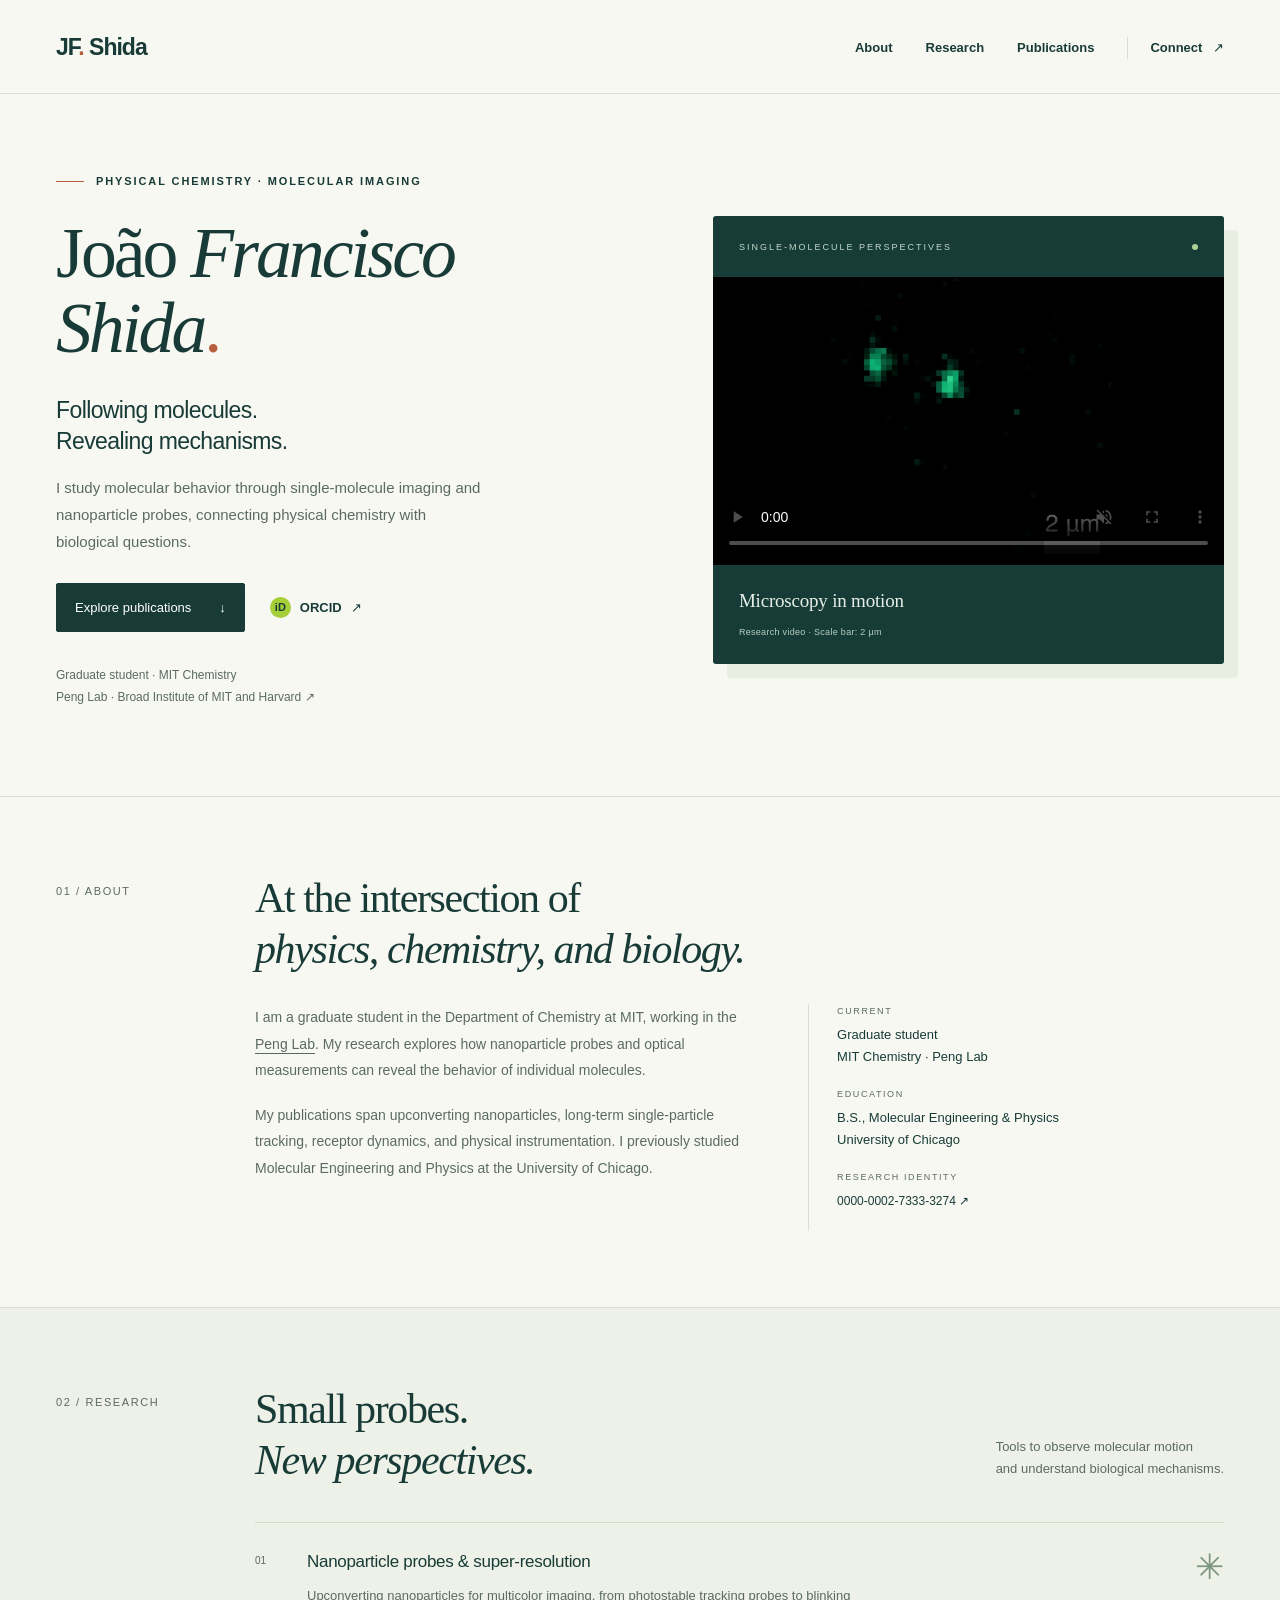
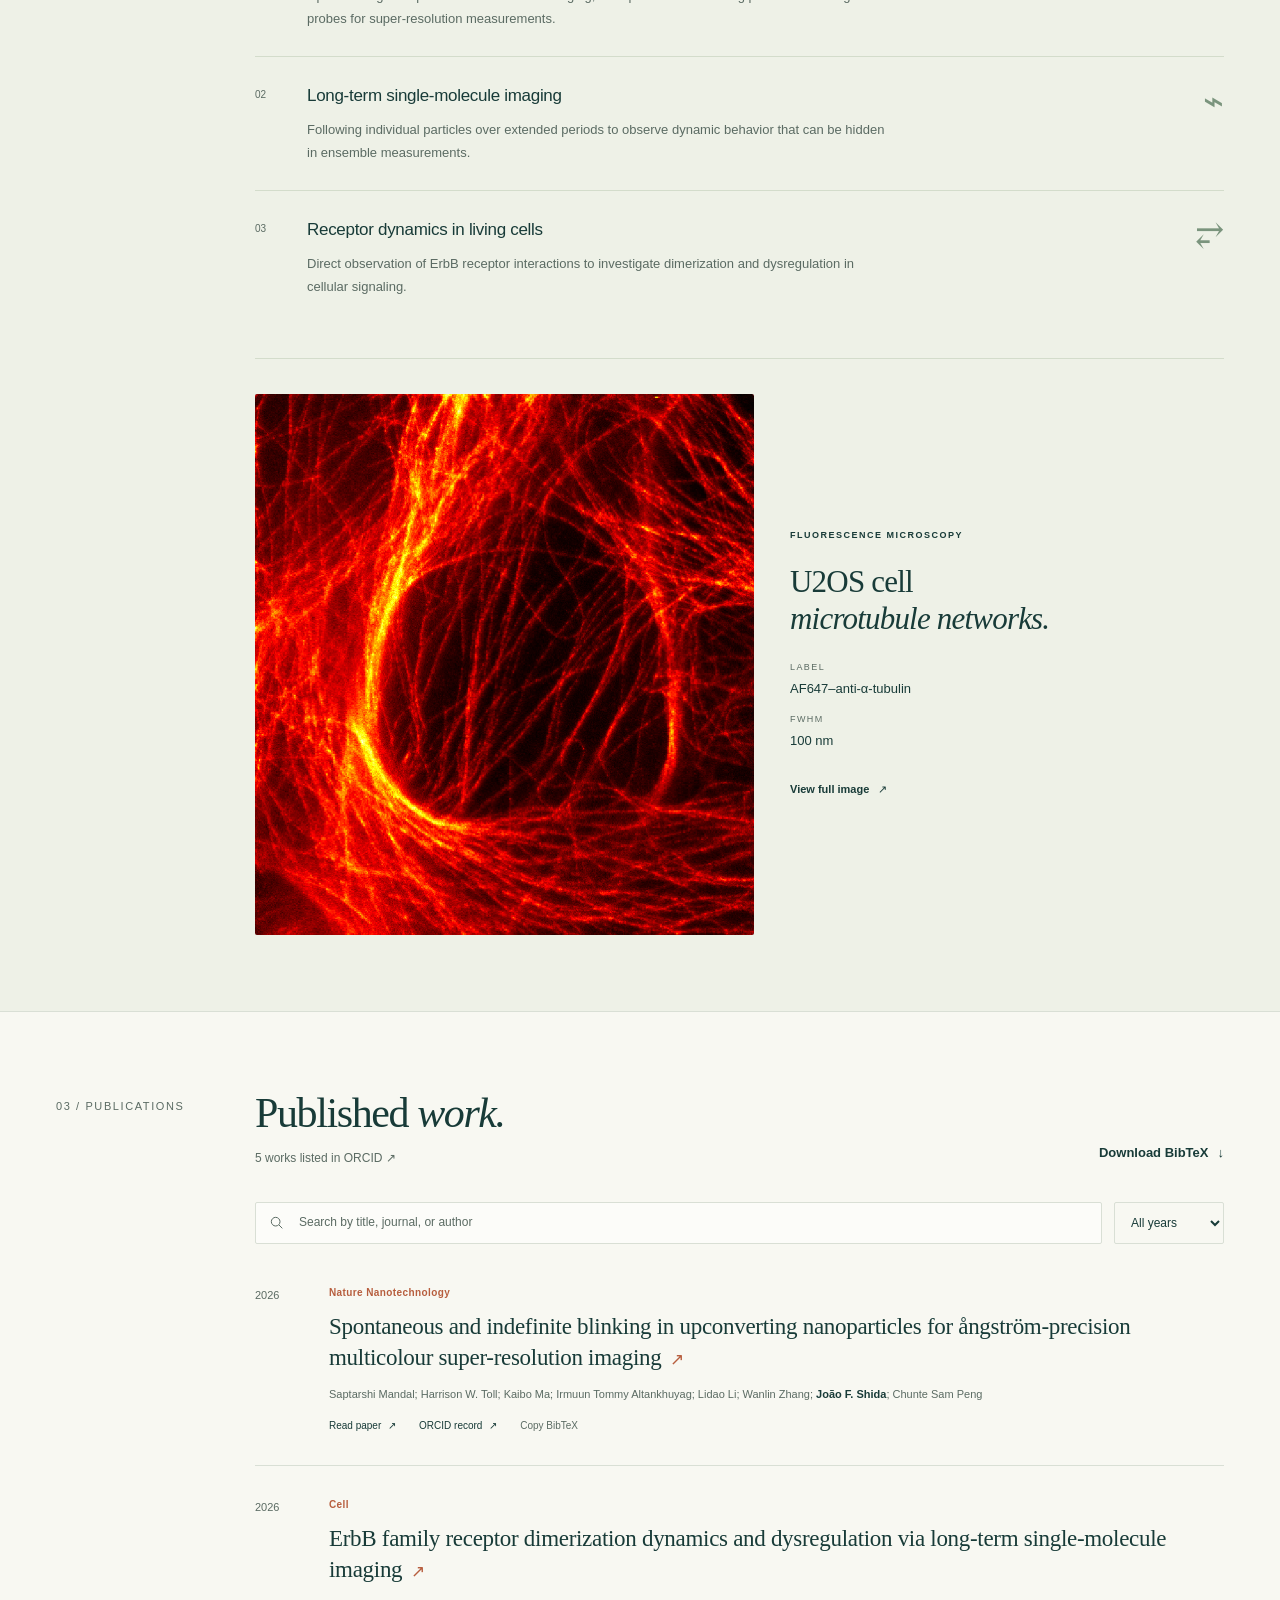
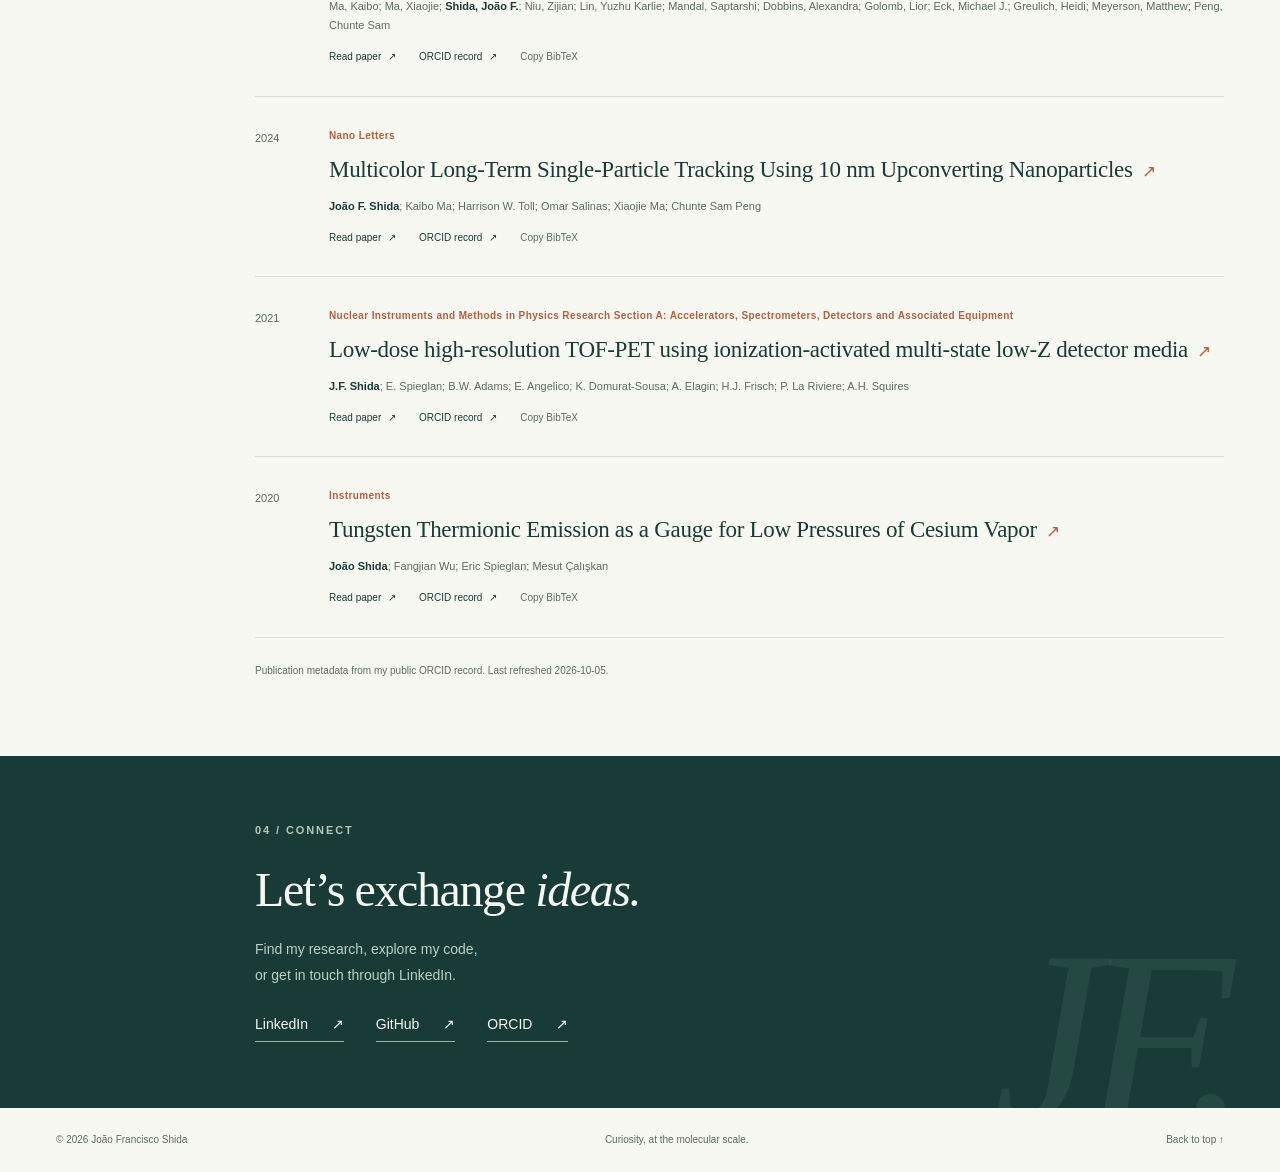
==== index.html @ a10822ec "Use supplied microscopy video and U2OS micrograph on academic website" ====
<!doctype html>
<html lang="en">
<head>
  <meta charset="utf-8">
  <meta name="viewport" content="width=device-width, initial-scale=1">
  <title>João Francisco Shida | Single-molecule imaging & nanophotonics</title>
  <meta name="description" content="João Francisco Shida, graduate student in MIT Chemistry and the Peng Lab. Research in single-molecule imaging, upconverting nanoparticles, and molecular dynamics. Publications from ORCID.">
  <meta name="theme-color" content="#183b38">
  <meta property="og:title" content="João Francisco Shida">
  <meta property="og:description" content="Single-molecule imaging, nanoparticle probes, and molecular dynamics. Research and publications.">
  <meta property="og:type" content="website">
  <meta property="og:url" content="https://jfshida.github.io/">
  <link rel="canonical" href="https://jfshida.github.io/">
  <link rel="icon" href="assets/favicon.svg" type="image/svg+xml">
  <link rel="stylesheet" href="styles.css">
  <script src="script.js" defer></script>
</head>
<body>
  <a class="skip-link" href="#main">Skip to content</a>
  <header class="site-header">
    <a class="wordmark" href="#main" aria-label="João Francisco Shida, home">JF<span class="wordmark-dot">.</span> Shida</a>
    <nav aria-label="Main navigation"><a href="#about">About</a><a href="#research">Research</a><a href="#publications">Publications</a><a href="#connect" class="nav-connect">Connect <span aria-hidden="true">↗</span></a></nav>
  </header>
  <main id="main">
    <section class="hero" aria-labelledby="hero-title">
      <div class="hero-copy">
        <p class="eyebrow"><span class="small-line"></span> Physical chemistry · Molecular imaging</p>
        <h1 id="hero-title">João <em>Francisco</em><br><em>Shida</em><span class="name-dot">.</span></h1>
        <p class="hero-intro">Following molecules.<br>Revealing mechanisms.</p>
        <p class="hero-description">I study molecular behavior through single-molecule imaging and nanoparticle probes, connecting physical chemistry with biological questions.</p>
        <div class="hero-links"><a class="button-primary" href="#publications">Explore publications <span aria-hidden="true">↓</span></a><a class="text-link" href="https://orcid.org/0000-0002-7333-3274"><span class="orcid-icon" aria-hidden="true">iD</span> ORCID <span aria-hidden="true">↗</span></a></div>
        <p class="hero-affiliation">Graduate student · MIT Chemistry<br><a href="https://www.sampenglab.org/team">Peng Lab · Broad Institute of MIT and Harvard <span aria-hidden="true">↗</span></a></p>
      </div>
      <figure class="molecule-figure">
        <div class="figure-top"><span>SINGLE-MOLECULE PERSPECTIVES</span><span class="figure-dot" aria-hidden="true"></span></div>
        <video class="hero-video" width="1920" height="1080" autoplay muted loop playsinline controls preload="metadata" poster="assets/microscopy-poster.jpg" aria-label="Microscopy video showing moving fluorescent spots, with a 2 micrometer scale bar" aria-describedby="video-caption">
          <source src="assets/microscopy.mp4" type="video/mp4">
          <p>Your browser does not support embedded video. <a href="assets/microscopy.mp4">Watch the microscopy video</a>.</p>
        </video>
        <figcaption id="video-caption"><div class="figure-caption-title">Microscopy in motion</div><div class="figure-caption-sub">Research video · Scale bar: 2 μm</div></figcaption>
      </figure>
    </section>
    <section class="about section" id="about" aria-labelledby="about-title">
      <div class="section-label">01 / About</div>
      <div class="about-content"><h2 id="about-title">At the intersection of<br><em>physics, chemistry, and biology.</em></h2>
        <div class="about-columns"><div><p>I am a graduate student in the Department of Chemistry at MIT, working in the <a href="https://www.sampenglab.org/">Peng Lab</a>. My research explores how nanoparticle probes and optical measurements can reveal the behavior of individual molecules.</p><p>My publications span upconverting nanoparticles, long-term single-particle tracking, receptor dynamics, and physical instrumentation. I previously studied Molecular Engineering and Physics at the University of Chicago.</p></div>
          <dl class="profile-details"><div><dt>Current</dt><dd>Graduate student<br>MIT Chemistry · Peng Lab</dd></div><div><dt>Education</dt><dd>B.S., Molecular Engineering &amp; Physics<br>University of Chicago</dd></div><div><dt>Research identity</dt><dd><a href="https://orcid.org/0000-0002-7333-3274">0000-0002-7333-3274 <span aria-hidden="true">↗</span></a></dd></div></dl></div>
      </div>
    </section>
    <section class="research section" id="research" aria-labelledby="research-title">
      <div class="section-label">02 / Research</div>
      <div class="research-content"><div class="section-heading"><h2 id="research-title">Small probes.<br><em>New perspectives.</em></h2><p>Tools to observe molecular motion<br>and understand biological mechanisms.</p></div>
        <div class="research-list">
          <article><span class="theme-number">01</span><div><h3>Nanoparticle probes &amp; super-resolution</h3><p>Upconverting nanoparticles for multicolor imaging, from photostable tracking probes to blinking probes for super-resolution measurements.</p></div><span class="theme-symbol" aria-hidden="true">✳</span></article>
          <article><span class="theme-number">02</span><div><h3>Long-term single-molecule imaging</h3><p>Following individual particles over extended periods to observe dynamic behavior that can be hidden in ensemble measurements.</p></div><span class="theme-symbol" aria-hidden="true">⌁</span></article>
          <article><span class="theme-number">03</span><div><h3>Receptor dynamics in living cells</h3><p>Direct observation of ErbB receptor interactions to investigate dimerization and dysregulation in cellular signaling.</p></div><span class="theme-symbol" aria-hidden="true">⥂</span></article>
        </div>
        <figure class="research-micrograph">
          <a href="assets/u2os-microtubules.png" aria-label="View the full-size U2OS cell microtubule image"><img src="assets/u2os-microtubules.png" width="777" height="842" loading="lazy" decoding="async" alt="Fluorescence image of U2OS cell microtubule networks labeled with AF647–anti-alpha-tubulin, displayed in red and yellow."></a>
          <figcaption><p class="eyebrow">Fluorescence microscopy</p><h3>U2OS cell<br><em>microtubule networks.</em></h3><dl><div><dt>Label</dt><dd>AF647–anti-α-tubulin</dd></div><div><dt>FWHM</dt><dd>100 nm</dd></div></dl><a class="text-link" href="assets/u2os-microtubules.png">View full image <span aria-hidden="true">↗</span></a></figcaption>
        </figure>
      </div>
    </section>
    <section class="publications-section section" id="publications" aria-labelledby="publications-title">
      <div class="section-label">03 / Publications</div>
      <div class="publications-content"><div class="section-heading"><div><h2 id="publications-title">Published <em>work.</em></h2><p class="pub-source"><!-- PUB_COUNT:START -->5<!-- PUB_COUNT:END --> works listed in <a href="https://orcid.org/0000-0002-7333-3274">ORCID <span aria-hidden="true">↗</span></a></p></div><a class="text-link bib-download" href="publications.bib" download>Download BibTeX <span aria-hidden="true">↓</span></a></div>
        <div class="publication-tools" hidden><label class="search-box"><span class="sr-only">Search publications</span><svg aria-hidden="true" viewBox="0 0 24 24"><circle cx="10" cy="10" r="6.5"/><path d="m15 15 5 5"/></svg><input id="paper-search" type="search" placeholder="Search by title, journal, or author" autocomplete="off"></label><label class="year-select"><span class="sr-only">Filter by publication year</span><select id="paper-year"><!-- YEAR_OPTIONS:START --><option value="all">All years</option><option value="2026">2026</option><option value="2024">2024</option><option value="2021">2021</option><option value="2020">2020</option><!-- YEAR_OPTIONS:END --></select></label></div>
        <div id="publication-list"><!-- PUBLICATIONS:START --><article class="publication" data-year="2026" data-search="Spontaneous and indefinite blinking in upconverting nanoparticles for ångström-precision multicolour super-resolution imaging Nature Nanotechnology 2026 Saptarshi Mandal Harrison W. Toll Kaibo Ma Irmuun Tommy Altankhuyag Lidao Li Wanlin Zhang João F. Shida Chunte Sam Peng">
          <div class="paper-year">2026</div>
          <div class="paper-body"><div class="paper-journal">Nature Nanotechnology</div>
          <h3><a href="https://doi.org/10.1038/s41565-026-02233-x">Spontaneous and indefinite blinking in upconverting nanoparticles for ångström-precision multicolour super-resolution imaging<span aria-hidden="true" class="paper-arrow">↗</span></a></h3>
          <p class="authors">Saptarshi Mandal; Harrison W. Toll; Kaibo Ma; Irmuun Tommy Altankhuyag; Lidao Li; Wanlin Zhang; <strong>João F. Shida</strong>; Chunte Sam Peng</p>
          <div class="paper-actions"><a href="https://doi.org/10.1038/s41565-026-02233-x">Read paper <span aria-hidden="true">↗</span></a>
          <a href="https://orcid.org/0000-0002-7333-3274">ORCID record <span aria-hidden="true">↗</span></a>
          <button type="button" class="copy-citation" data-citation="@article{shida2026_1,
  title = {Spontaneous and indefinite blinking in upconverting nanoparticles for ångström-precision multicolour super-resolution imaging},
  author = {Saptarshi Mandal and Harrison W. Toll and Kaibo Ma and Irmuun Tommy Altankhuyag and Lidao Li and Wanlin Zhang and João F. Shida and Chunte Sam Peng},
  journal = {Nature Nanotechnology},
  year = {2026},
  doi = {10.1038/s41565-026-02233-x},
  url = {https://doi.org/10.1038/s41565-026-02233-x}
}">Copy BibTeX</button></div></div></article>
<article class="publication" data-year="2026" data-search="ErbB family receptor dimerization dynamics and dysregulation via long-term single-molecule imaging Cell 2026 Ma, Kaibo Ma, Xiaojie Shida, João F. Niu, Zijian Lin, Yuzhu Karlie Mandal, Saptarshi Dobbins, Alexandra Golomb, Lior Eck, Michael J. Greulich, Heidi Meyerson, Matthew Peng, Chunte Sam">
          <div class="paper-year">2026</div>
          <div class="paper-body"><div class="paper-journal">Cell</div>
          <h3><a href="https://doi.org/10.1016/j.cell.2026.04.010">ErbB family receptor dimerization dynamics and dysregulation via long-term single-molecule imaging<span aria-hidden="true" class="paper-arrow">↗</span></a></h3>
          <p class="authors">Ma, Kaibo; Ma, Xiaojie; <strong>Shida, João F.</strong>; Niu, Zijian; Lin, Yuzhu Karlie; Mandal, Saptarshi; Dobbins, Alexandra; Golomb, Lior; Eck, Michael J.; Greulich, Heidi; Meyerson, Matthew; Peng, Chunte Sam</p>
          <div class="paper-actions"><a href="https://doi.org/10.1016/j.cell.2026.04.010">Read paper <span aria-hidden="true">↗</span></a>
          <a href="https://orcid.org/0000-0002-7333-3274">ORCID record <span aria-hidden="true">↗</span></a>
          <button type="button" class="copy-citation" data-citation="@article{shida2026_2,
  title = {ErbB family receptor dimerization dynamics and dysregulation via long-term single-molecule imaging},
  author = {Ma, Kaibo and Ma, Xiaojie and Shida, João F. and Niu, Zijian and Lin, Yuzhu Karlie and Mandal, Saptarshi and Dobbins, Alexandra and Golomb, Lior and Eck, Michael J. and Greulich, Heidi and Meyerson, Matthew and Peng, Chunte Sam},
  journal = {Cell},
  year = {2026},
  doi = {10.1016/j.cell.2026.04.010},
  url = {https://doi.org/10.1016/j.cell.2026.04.010}
}">Copy BibTeX</button></div></div></article>
<article class="publication" data-year="2024" data-search="Multicolor Long-Term Single-Particle Tracking Using 10 nm Upconverting Nanoparticles Nano Letters 2024 João F. Shida Kaibo Ma Harrison W. Toll Omar Salinas Xiaojie Ma Chunte Sam Peng">
          <div class="paper-year">2024</div>
          <div class="paper-body"><div class="paper-journal">Nano Letters</div>
          <h3><a href="https://doi.org/10.1021/acs.nanolett.4c00207">Multicolor Long-Term Single-Particle Tracking Using 10 nm Upconverting Nanoparticles<span aria-hidden="true" class="paper-arrow">↗</span></a></h3>
          <p class="authors"><strong>João F. Shida</strong>; Kaibo Ma; Harrison W. Toll; Omar Salinas; Xiaojie Ma; Chunte Sam Peng</p>
          <div class="paper-actions"><a href="https://doi.org/10.1021/acs.nanolett.4c00207">Read paper <span aria-hidden="true">↗</span></a>
          <a href="https://orcid.org/0000-0002-7333-3274">ORCID record <span aria-hidden="true">↗</span></a>
          <button type="button" class="copy-citation" data-citation="@article{shida2024_3,
  title = {Multicolor Long-Term Single-Particle Tracking Using 10 nm Upconverting Nanoparticles},
  author = {João F. Shida and Kaibo Ma and Harrison W. Toll and Omar Salinas and Xiaojie Ma and Chunte Sam Peng},
  journal = {Nano Letters},
  year = {2024},
  doi = {10.1021/acs.nanolett.4c00207},
  url = {https://doi.org/10.1021/acs.nanolett.4c00207}
}">Copy BibTeX</button></div></div></article>
<article class="publication" data-year="2021" data-search="Low-dose high-resolution TOF-PET using ionization-activated multi-state low-Z detector media Nuclear Instruments and Methods in Physics Research Section A: Accelerators, Spectrometers, Detectors and Associated Equipment 2021 J.F. Shida E. Spieglan B.W. Adams E. Angelico K. Domurat-Sousa A. Elagin H.J. Frisch P. La Riviere A.H. Squires">
          <div class="paper-year">2021</div>
          <div class="paper-body"><div class="paper-journal">Nuclear Instruments and Methods in Physics Research Section A: Accelerators, Spectrometers, Detectors and Associated Equipment</div>
          <h3><a href="https://doi.org/10.1016/j.nima.2021.165801">Low-dose high-resolution TOF-PET using ionization-activated multi-state low-Z detector media<span aria-hidden="true" class="paper-arrow">↗</span></a></h3>
          <p class="authors"><strong>J.F. Shida</strong>; E. Spieglan; B.W. Adams; E. Angelico; K. Domurat-Sousa; A. Elagin; H.J. Frisch; P. La Riviere; A.H. Squires</p>
          <div class="paper-actions"><a href="https://doi.org/10.1016/j.nima.2021.165801">Read paper <span aria-hidden="true">↗</span></a>
          <a href="https://orcid.org/0000-0002-7333-3274">ORCID record <span aria-hidden="true">↗</span></a>
          <button type="button" class="copy-citation" data-citation="@article{shida2021_4,
  title = {Low-dose high-resolution TOF-PET using ionization-activated multi-state low-Z detector media},
  author = {J.F. Shida and E. Spieglan and B.W. Adams and E. Angelico and K. Domurat-Sousa and A. Elagin and H.J. Frisch and P. La Riviere and A.H. Squires},
  journal = {Nuclear Instruments and Methods in Physics Research Section A: Accelerators, Spectrometers, Detectors and Associated Equipment},
  year = {2021},
  doi = {10.1016/j.nima.2021.165801},
  url = {https://doi.org/10.1016/j.nima.2021.165801}
}">Copy BibTeX</button></div></div></article>
<article class="publication" data-year="2020" data-search="Tungsten Thermionic Emission as a Gauge for Low Pressures of Cesium Vapor Instruments 2020 João Shida Fangjian Wu Eric Spieglan Mesut Çalışkan">
          <div class="paper-year">2020</div>
          <div class="paper-body"><div class="paper-journal">Instruments</div>
          <h3><a href="https://doi.org/10.3390/instruments4040034">Tungsten Thermionic Emission as a Gauge for Low Pressures of Cesium Vapor<span aria-hidden="true" class="paper-arrow">↗</span></a></h3>
          <p class="authors"><strong>João Shida</strong>; Fangjian Wu; Eric Spieglan; Mesut Çalışkan</p>
          <div class="paper-actions"><a href="https://doi.org/10.3390/instruments4040034">Read paper <span aria-hidden="true">↗</span></a>
          <a href="https://orcid.org/0000-0002-7333-3274">ORCID record <span aria-hidden="true">↗</span></a>
          <button type="button" class="copy-citation" data-citation="@article{shida2020_5,
  title = {Tungsten Thermionic Emission as a Gauge for Low Pressures of Cesium Vapor},
  author = {João Shida and Fangjian Wu and Eric Spieglan and Mesut Çalışkan},
  journal = {Instruments},
  year = {2020},
  doi = {10.3390/instruments4040034},
  url = {https://doi.org/10.3390/instruments4040034}
}">Copy BibTeX</button></div></div></article><!-- PUBLICATIONS:END --></div>
        <p id="no-results" hidden>No publications match your search. <button type="button" id="clear-filters">Clear filters</button></p>
        <p class="source-note">Publication metadata from my public ORCID record. Last refreshed <time><!-- UPDATED:START -->2026-10-05<!-- UPDATED:END --></time>.</p>
        <p class="sr-only" id="filter-status" role="status" aria-live="polite"></p>
      </div>
    </section>
    <section class="connect-section" id="connect" aria-labelledby="connect-title"><div class="connect-inner"><p class="eyebrow">04 / Connect</p><h2 id="connect-title">Let’s exchange <em>ideas.</em></h2><p>Find my research, explore my code,<br>or get in touch through LinkedIn.</p><div class="connect-links"><a href="https://www.linkedin.com/in/joaofshida">LinkedIn <span aria-hidden="true">↗</span></a><a href="https://github.com/jfshida">GitHub <span aria-hidden="true">↗</span></a><a href="https://orcid.org/0000-0002-7333-3274">ORCID <span aria-hidden="true">↗</span></a></div></div><span class="connect-mark" aria-hidden="true">JF.</span></section>
  </main>
  <footer><span>© <span id="copyright-year">2026</span> João Francisco Shida</span><span>Curiosity, at the molecular scale.</span><a href="#main">Back to top ↑</a></footer>
  <dialog id="citation-dialog"><form method="dialog"><div class="dialog-heading"><h2>BibTeX citation</h2><button class="dialog-close" aria-label="Close citation">×</button></div><p>Select and copy the citation below.</p><textarea id="citation-text" aria-label="BibTeX citation" readonly></textarea><button class="button-primary">Done</button></form></dialog>
  <div id="toast" class="toast" role="status" aria-live="polite"></div>
</body>
</html>
---- styles.css ----
:root{--paper:#f8f8f2;--ink:#183b38;--muted:#5b6b63;--line:#d9dfd5;--accent:#b75e3e;--sage:#eef1e7;--serif:Georgia,'Times New Roman',serif;--sans:Inter,'Segoe UI',Arial,sans-serif}
*{box-sizing:border-box}html{scroll-behavior:smooth;scroll-padding-top:92px}body{margin:0;background:var(--paper);color:var(--ink);font-family:var(--sans);font-size:16px;line-height:1.65;-webkit-font-smoothing:antialiased}a{color:inherit;text-underline-offset:4px}button,input,select,textarea{font:inherit}button,a,input,select,textarea{-webkit-tap-highlight-color:transparent}a:focus-visible,button:focus-visible,input:focus-visible,select:focus-visible,textarea:focus-visible{outline:3px solid var(--accent);outline-offset:5px}button{cursor:pointer}button:disabled{cursor:wait}::selection{background:#cee0d1;color:var(--ink)}[hidden]{display:none!important}.sr-only{position:absolute;width:1px;height:1px;padding:0;margin:-1px;overflow:hidden;clip:rect(0,0,0,0);white-space:nowrap;border:0}.skip-link{position:fixed;top:-100px;left:20px;z-index:100;background:var(--ink);color:white;padding:12px 20px}.skip-link:focus{top:12px}
.site-header{max-width:1280px;margin:auto;padding:29px 56px 26px;display:flex;align-items:center;justify-content:space-between;border-bottom:1px solid var(--line)}.wordmark{font-size:23px;font-weight:650;letter-spacing:-1px;text-decoration:none}.wordmark-dot{color:var(--accent)}nav{display:flex;align-items:center;gap:33px;font-size:13px;font-weight:550}nav a{text-decoration:none}nav a:hover{color:var(--accent)}.nav-connect{padding-left:22px;border-left:1px solid var(--line)}.nav-connect span{margin-left:7px}
.hero{max-width:1280px;margin:auto;display:grid;grid-template-columns:1.16fr 1fr;gap:64px;padding:78px 56px 88px;align-items:center}.eyebrow{font-size:11px;text-transform:uppercase;letter-spacing:1.9px;font-weight:600;display:flex;align-items:center;gap:12px;margin:0 0 26px}.small-line{height:1px;width:28px;background:var(--accent)}h1,h2,h3,p{margin-top:0}h1{font-family:var(--serif);font-size:clamp(50px,5.6vw,77px);line-height:1.05;letter-spacing:-3px;font-weight:400;margin-bottom:28px}h1 em,h2 em{font-weight:400}.name-dot{color:var(--accent)}.hero-intro{font-size:23px;line-height:1.35;letter-spacing:-.6px;margin-bottom:17px}.hero-description{max-width:430px;font-size:15px;line-height:1.8;color:var(--muted);margin-bottom:28px}.hero-links{display:flex;align-items:center;gap:25px}.button-primary{display:inline-flex;align-items:center;justify-content:center;gap:28px;background:var(--ink);color:#fff;padding:13px 18px;text-decoration:none;font-size:13px;border:1px solid var(--ink);border-radius:2px}.button-primary:hover{background:#2d5148}.text-link{font-size:13px;font-weight:550;text-decoration:none;display:inline-flex;align-items:center;gap:9px}.text-link:hover{text-decoration:underline}.orcid-icon{background:#a6ce39;color:#183b38;display:inline-flex;width:21px;height:21px;align-items:center;justify-content:center;border-radius:50%;font-size:11px;font-weight:700}.hero-affiliation{margin-top:33px;margin-bottom:0;color:var(--muted);font-size:12px;line-height:1.8}.hero-affiliation a{text-decoration:none}.hero-affiliation a:hover{text-decoration:underline}.molecule-figure{margin:0;background:#173c37;color:#e6eee5;border-radius:3px;overflow:hidden;box-shadow:14px 14px 0 #e9eee2}.figure-top{display:flex;align-items:center;justify-content:space-between;padding:24px 26px 0;font-size:9px;letter-spacing:2px;color:#c2d6cc}.figure-dot{height:6px;width:6px;background:#afcf94;border-radius:50%}.trajectory{width:100%;display:block;margin-top:0}.molecule-figure figcaption{padding:20px 26px 25px;border-top:1px solid #ffffff1b}.figure-caption-title{font-family:var(--serif);font-size:19px;letter-spacing:-.2px}.figure-caption-sub{display:flex;align-items:center;gap:12px;font-size:9px;letter-spacing:.3px;margin-top:8px;color:#b6cec3}.color-key{display:flex;gap:4px}.color-key i{width:6px;height:6px;background:#a1d6ea;border-radius:50%}.color-key i:nth-child(2){background:#b9d9a8}.color-key i:nth-child(3){background:#f1b183}
.section{max-width:1280px;margin:auto;padding:76px 56px;display:grid;grid-template-columns:175px 1fr;gap:24px;border-top:1px solid var(--line)}.section-label{font-size:11px;letter-spacing:1.6px;text-transform:uppercase;padding-top:9px;color:var(--muted)}h2{font-family:var(--serif);font-size:42px;font-weight:400;line-height:1.2;letter-spacing:-1.4px;margin-bottom:30px}.about-columns{display:grid;grid-template-columns:1.2fr 1fr;gap:54px}.about-columns p{color:var(--muted);font-size:14px;line-height:1.9;margin-bottom:18px}.profile-details{margin:0;padding-left:28px;border-left:1px solid var(--line);font-size:13px}.profile-details div{margin-bottom:19px}.profile-details dt{font-size:9px;letter-spacing:1.6px;text-transform:uppercase;color:var(--muted);margin-bottom:5px}.profile-details dd{margin:0;line-height:1.7}.profile-details a{text-decoration:none;font-size:12px}.profile-details a:hover{text-decoration:underline}
.research{background:var(--sage)}.section-heading{display:flex;justify-content:space-between;align-items:end;gap:24px;margin-bottom:30px}.section-heading h2{margin-bottom:0}.section-heading>p{font-size:13px;color:var(--muted);line-height:1.7;margin-bottom:5px}.research-list{margin-top:37px}.research-list article{display:grid;grid-template-columns:34px 1fr 42px;gap:18px;padding:25px 0;border-top:1px solid #d3dccb}.theme-number{font-size:10px;color:var(--muted);margin-top:5px}.research-list h3{font-size:17px;letter-spacing:-.3px;font-weight:500;margin-bottom:8px}.research-list p{font-size:13px;color:var(--muted);line-height:1.8;margin:0;max-width:580px}.theme-symbol{font-size:35px;line-height:1.1;color:#7a947d;text-align:right}.pub-source{font-size:12px;color:var(--muted);margin:10px 0 0}.pub-source a{text-decoration:none}.bib-download{white-space:nowrap;margin-bottom:5px}.publication-tools{display:flex;gap:12px;margin:34px 0 10px}.search-box{display:flex;align-items:center;gap:12px;border:1px solid var(--line);background:#fff9;padding:9px 13px;flex:1;border-radius:2px}.search-box svg{height:16px;width:16px;fill:none;stroke:var(--muted);stroke-width:1.5;flex-shrink:0}.search-box input{width:100%;border:0;color:var(--ink);background:transparent;min-width:0;font-size:12px}.search-box input::placeholder{color:var(--muted)}.year-select select{height:100%;border:1px solid var(--line);color:var(--ink);background:var(--paper);padding:9px 29px 9px 12px;font-size:12px;border-radius:2px}.publication{display:grid;grid-template-columns:55px 1fr;gap:19px;padding:30px 0;border-bottom:1px solid var(--line)}.paper-year{font-size:11px;padding-top:2px;color:var(--muted);font-variant-numeric:tabular-nums}.paper-journal{font-size:10px;color:var(--accent);font-weight:600;letter-spacing:.4px;margin-bottom:10px;line-height:1.7}.publication h3{font-family:var(--serif);font-size:23px;font-weight:400;line-height:1.35;letter-spacing:-.3px;margin-bottom:12px}.publication h3 a{text-decoration:none}.publication h3 a:hover{text-decoration:underline}.paper-arrow{font-family:var(--sans);font-size:17px;margin-left:9px;color:var(--accent);white-space:nowrap}.authors{font-size:11px;color:var(--muted);line-height:1.8;margin-bottom:13px}.authors strong{font-weight:600;color:var(--ink)}.paper-actions{display:flex;align-items:center;gap:23px;flex-wrap:wrap;font-size:10px;font-weight:500}.paper-actions a{text-decoration:none}.paper-actions a:hover{text-decoration:underline}.paper-actions a span{margin-left:4px}.copy-citation{font-size:10px;padding:0;color:var(--muted);border:0;background:none;text-underline-offset:3px}.copy-citation:hover{text-decoration:underline}.source-note{font-size:10px;color:var(--muted);margin:24px 0 0;line-height:1.8}#no-results{padding:30px 0;font-size:14px}#clear-filters{background:none;border:0;color:var(--accent);text-decoration:underline}
.connect-section{max-width:1280px;margin:auto;background:var(--ink);color:var(--paper);padding:65px 56px 66px;position:relative;overflow:hidden}.connect-inner{position:relative;z-index:1;max-width:800px;margin-left:199px}.connect-section .eyebrow{color:#b6c7b6;margin-bottom:22px}.connect-section h2{font-size:48px;margin-bottom:19px}.connect-section p:not(.eyebrow){color:#bdd0c2;font-size:14px;line-height:1.8;margin-bottom:25px}.connect-links{display:flex;gap:32px;flex-wrap:wrap;font-size:14px}.connect-links a{text-decoration:none;border-bottom:1px solid #9ab4a2;padding-bottom:5px}.connect-links a:hover{border-color:white}.connect-links span{margin-left:20px}.connect-mark{position:absolute;right:50px;bottom:-52px;font-family:var(--serif);font-size:245px;font-style:italic;line-height:1;color:#7a9c8622;letter-spacing:-17px}footer{max-width:1280px;margin:auto;padding:24px 56px;display:flex;justify-content:space-between;gap:20px;font-size:10px;color:var(--muted)}footer a{text-decoration:none}.toast{position:fixed;left:50%;bottom:28px;transform:translateX(-50%);background:var(--ink);color:white;padding:12px 20px;box-shadow:0 4px 30px #183b3822;font-size:13px;opacity:0;pointer-events:none;transition:opacity .15s;z-index:30;border-radius:2px}.toast.visible{opacity:1}dialog{width:min(640px,calc(100% - 36px));padding:28px;background:var(--paper);color:var(--ink);border:1px solid var(--line);border-radius:3px}dialog::backdrop{background:#183b3866}.dialog-heading{display:flex;justify-content:space-between;align-items:center}.dialog-heading h2{font-size:27px;margin-bottom:14px}.dialog-close{border:0;background:none;color:var(--ink);font-size:26px}dialog p{font-size:13px;color:var(--muted)}dialog textarea{width:100%;height:260px;resize:vertical;font-size:12px;padding:12px;margin-bottom:16px;border:1px solid var(--line);background:#fff;color:var(--ink)}
.hero-video{display:block;width:100%;height:auto;aspect-ratio:16/9;background:#000;margin-top:22px;object-fit:contain}.research-micrograph{margin:35px 0 0;display:grid;grid-template-columns:1.15fr 1fr;gap:36px;align-items:center;padding-top:35px;border-top:1px solid #d3dccb}.research-micrograph>a{display:block;line-height:0}.research-micrograph img{width:100%;height:auto;display:block;border-radius:2px}.research-micrograph .eyebrow{font-size:9px;letter-spacing:1.5px;margin-bottom:20px}.research-micrograph h3{font-family:var(--serif);font-size:31px;font-weight:400;line-height:1.2;letter-spacing:-.8px;margin-bottom:23px}.research-micrograph dl{margin:0 0 24px}.research-micrograph dl>div{margin-bottom:13px}.research-micrograph dt{font-size:9px;letter-spacing:1.4px;text-transform:uppercase;color:var(--muted);margin-bottom:3px}.research-micrograph dd{font-size:13px;margin:0}.research-micrograph .text-link{font-size:11px}
@media(max-width:700px){.research-micrograph{display:block;padding-top:28px;margin-top:20px}.research-micrograph figcaption{padding-top:25px}.research-micrograph h3{font-size:31px}.research-micrograph dl{display:flex;gap:35px;margin-bottom:15px}}
@media print{.research-micrograph{break-inside:avoid;grid-template-columns:180px 1fr}.research-micrograph h3{font-size:18pt}}
@media(min-width:1500px){body{padding:0 5vw}.site-header,.hero,.section,.connect-section,footer{max-width:1280px}}
@media(max-width:1000px){.site-header{padding:24px 32px}.hero{padding:58px 32px 65px;gap:35px}h1{font-size:60px}.hero-description{font-size:14px}.hero-links{gap:16px;flex-wrap:wrap}.section{padding:58px 32px;grid-template-columns:125px 1fr;gap:20px}h2{font-size:36px}.about-columns{gap:28px;grid-template-columns:1fr}.profile-details{display:grid;grid-template-columns:1fr 1fr;gap:16px;padding:20px 0 0;border-left:0;border-top:1px solid var(--line)}.profile-details div{margin:0}.section-heading>p{display:none}.connect-section{padding:55px 32px}.connect-inner{margin-left:145px}footer{padding:24px 32px}}
@media(max-width:700px){html{scroll-padding-top:20px}.site-header{padding:20px 22px;gap:20px;align-items:start}.wordmark{font-size:21px;white-space:nowrap}nav{gap:15px;font-size:11px;flex-wrap:wrap;justify-content:end;row-gap:9px}.nav-connect{padding-left:0;border:0}.hero{display:flex;flex-direction:column;align-items:stretch;padding:45px 22px 58px;gap:40px}h1{font-size:64px;letter-spacing:-2.5px}.eyebrow{font-size:9px;letter-spacing:1.5px;margin-bottom:25px}.hero-description{max-width:490px;font-size:14px}.hero-intro{font-size:23px}.hero-links{gap:24px}.hero-affiliation{font-size:11px;margin-top:26px}.molecule-figure{max-width:470px;box-shadow:8px 8px 0 #e9eee2}.figure-top{padding-top:20px}.trajectory{max-height:365px}.figure-caption-sub{font-size:9px}.section{display:block;padding:45px 22px}.section-label{padding:0;margin-bottom:23px;font-size:10px}.about-columns{display:block}.profile-details{margin-top:25px;grid-template-columns:1fr 1fr;font-size:12px;gap:22px 15px}.profile-details div:last-child{grid-column:1/-1}h2{font-size:35px;letter-spacing:-1px}.section-heading{display:block;margin-bottom:25px}.research-list{margin-top:28px}.research-list article{grid-template-columns:24px 1fr 24px;gap:12px;padding:23px 0}.research-list h3{font-size:16px}.theme-symbol{font-size:27px}.research-list p{font-size:12px}.bib-download{margin-top:20px;font-size:12px}.publication-tools{margin-top:22px;gap:8px}.search-box{padding:10px}.search-box input{font-size:11px}.year-select select{padding-right:8px;font-size:11px;max-width:100px}.publication{grid-template-columns:35px 1fr;gap:12px;padding:25px 0}.paper-year{font-size:10px}.publication h3{font-size:21px}.authors{font-size:10px}.paper-actions{gap:16px;font-size:10px}.paper-journal{font-size:9px}.connect-section{padding:45px 22px}.connect-inner{margin:0}.connect-section h2{font-size:39px}.connect-mark{font-size:210px;right:25px;bottom:-35px}.connect-links{gap:25px;font-size:12px}.connect-links span{margin-left:9px}footer{padding:22px;flex-wrap:wrap;font-size:9px;gap:12px}footer>span:nth-child(2){display:none}}
@media(max-width:380px){h1{font-size:55px}.hero-links{gap:16px}.button-primary{gap:15px}.profile-details{grid-template-columns:1fr}.profile-details div:last-child{grid-column:auto}nav{gap:11px}.publication-tools{flex-wrap:wrap}.search-box{flex-basis:100%}}
@media(prefers-reduced-motion:reduce){html{scroll-behavior:auto}.toast{transition:none}}
@media print{body{background:white;color:black;font-size:11pt}.site-header,nav,.molecule-figure,.hero-links,.publication-tools,.paper-actions,.bib-download,.connect-section,footer,.toast,dialog{display:none}.hero,.section{display:block;padding:20px 0;max-width:none;border-color:#ccc}.hero{padding-top:0}h1{font-size:35pt}h2{font-size:23pt}.hero-intro{font-size:16pt}.section-label{margin-bottom:12px}.about-columns{display:block}.profile-details{display:none}.research-list article{break-inside:avoid}.publication{break-inside:avoid;display:block;padding:15px 0}.publication[hidden]{display:block!important}.paper-year{margin-bottom:8px}.authors{font-size:9pt}.publication h3{font-size:15pt}.paper-journal{font-size:9pt}a{text-decoration:none}.paper-arrow{display:none}.publication h3 a::after{content:' (' attr(href) ')';font-family:Arial,sans-serif;font-size:8pt;color:#555}.source-note{font-size:8pt}}
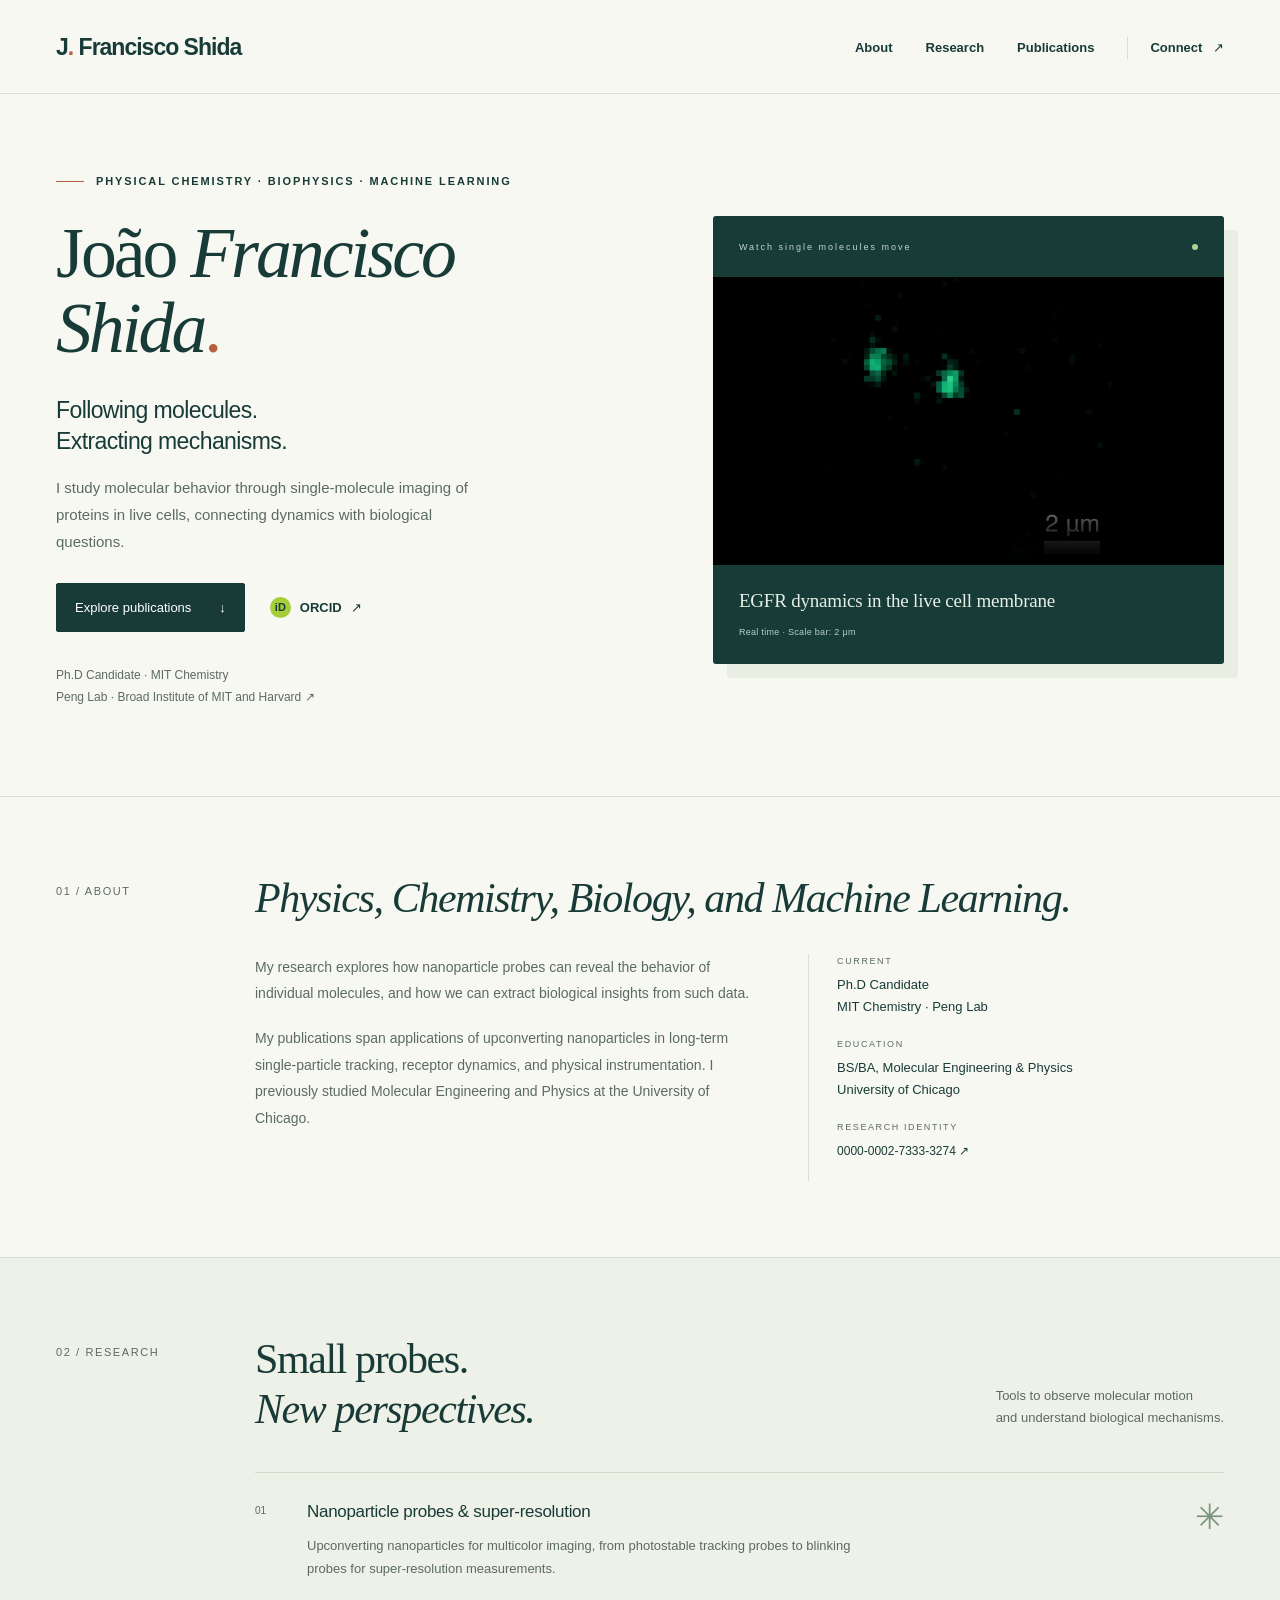
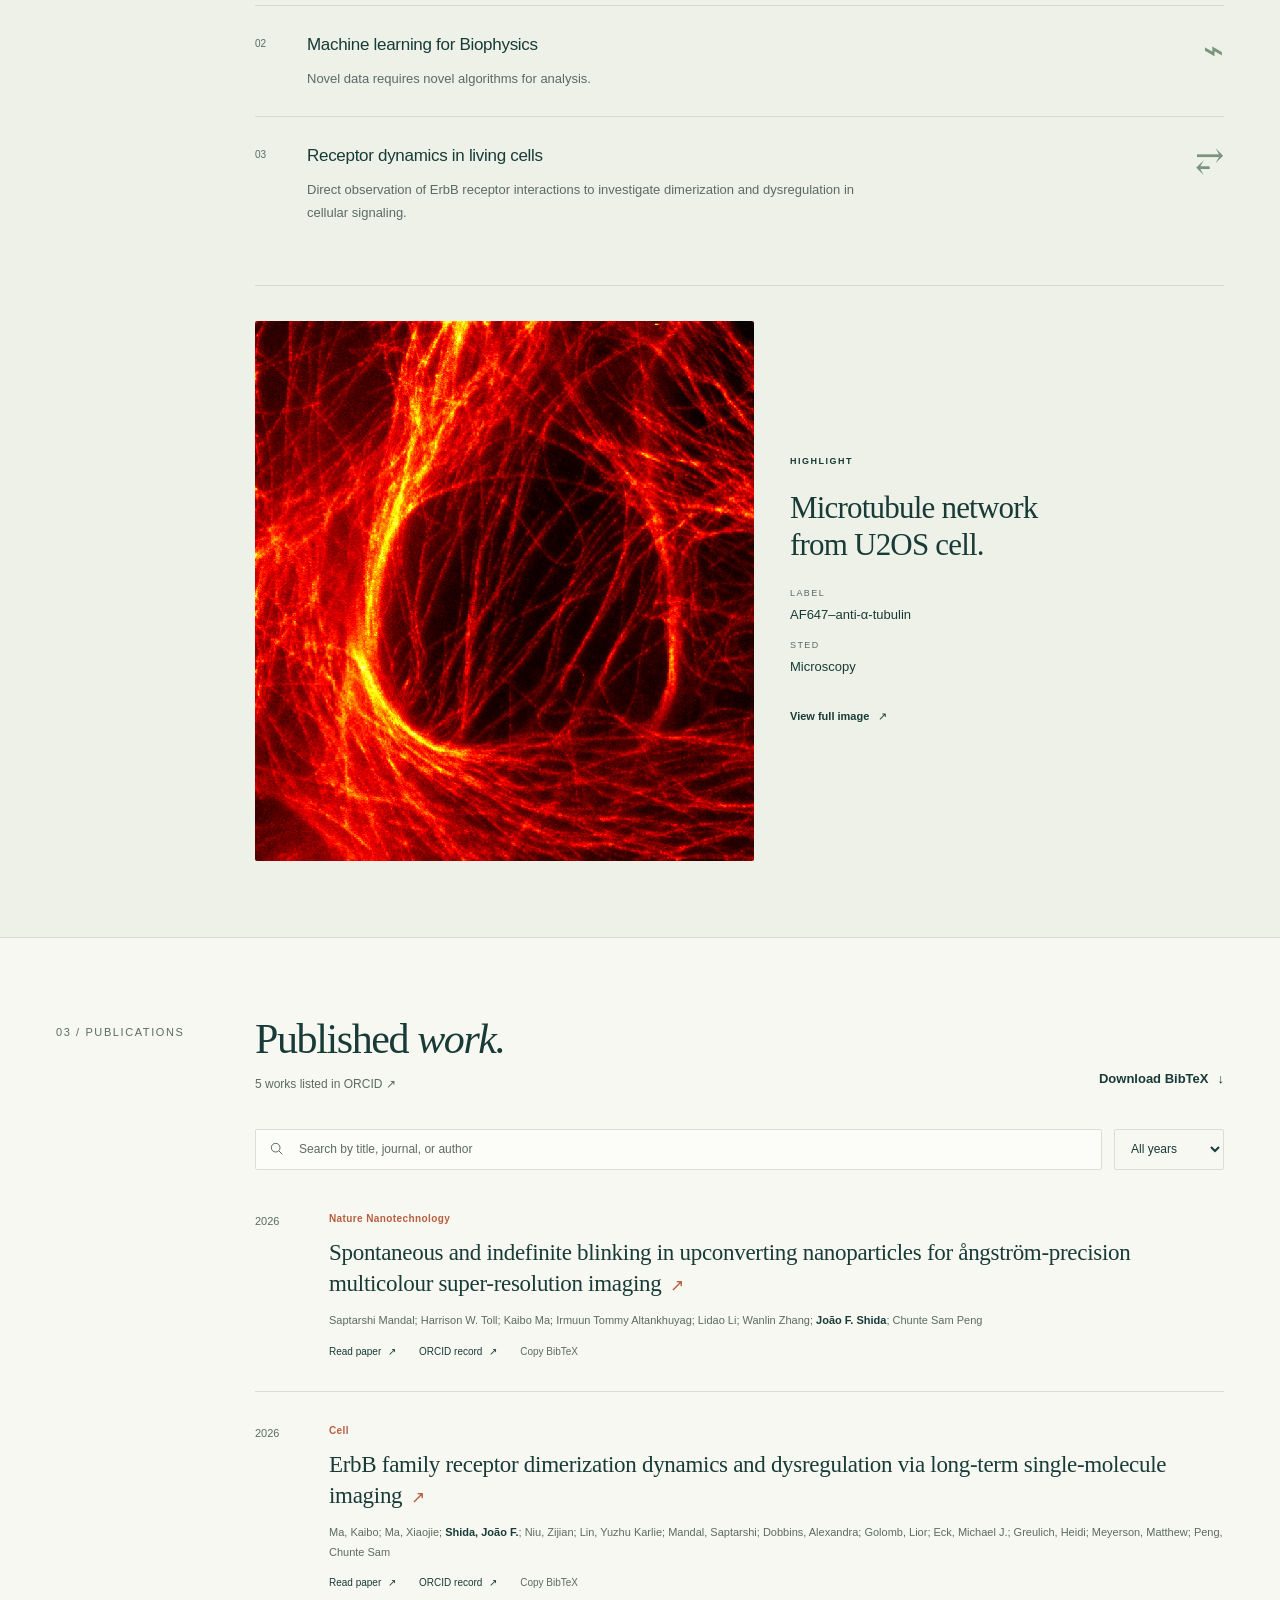
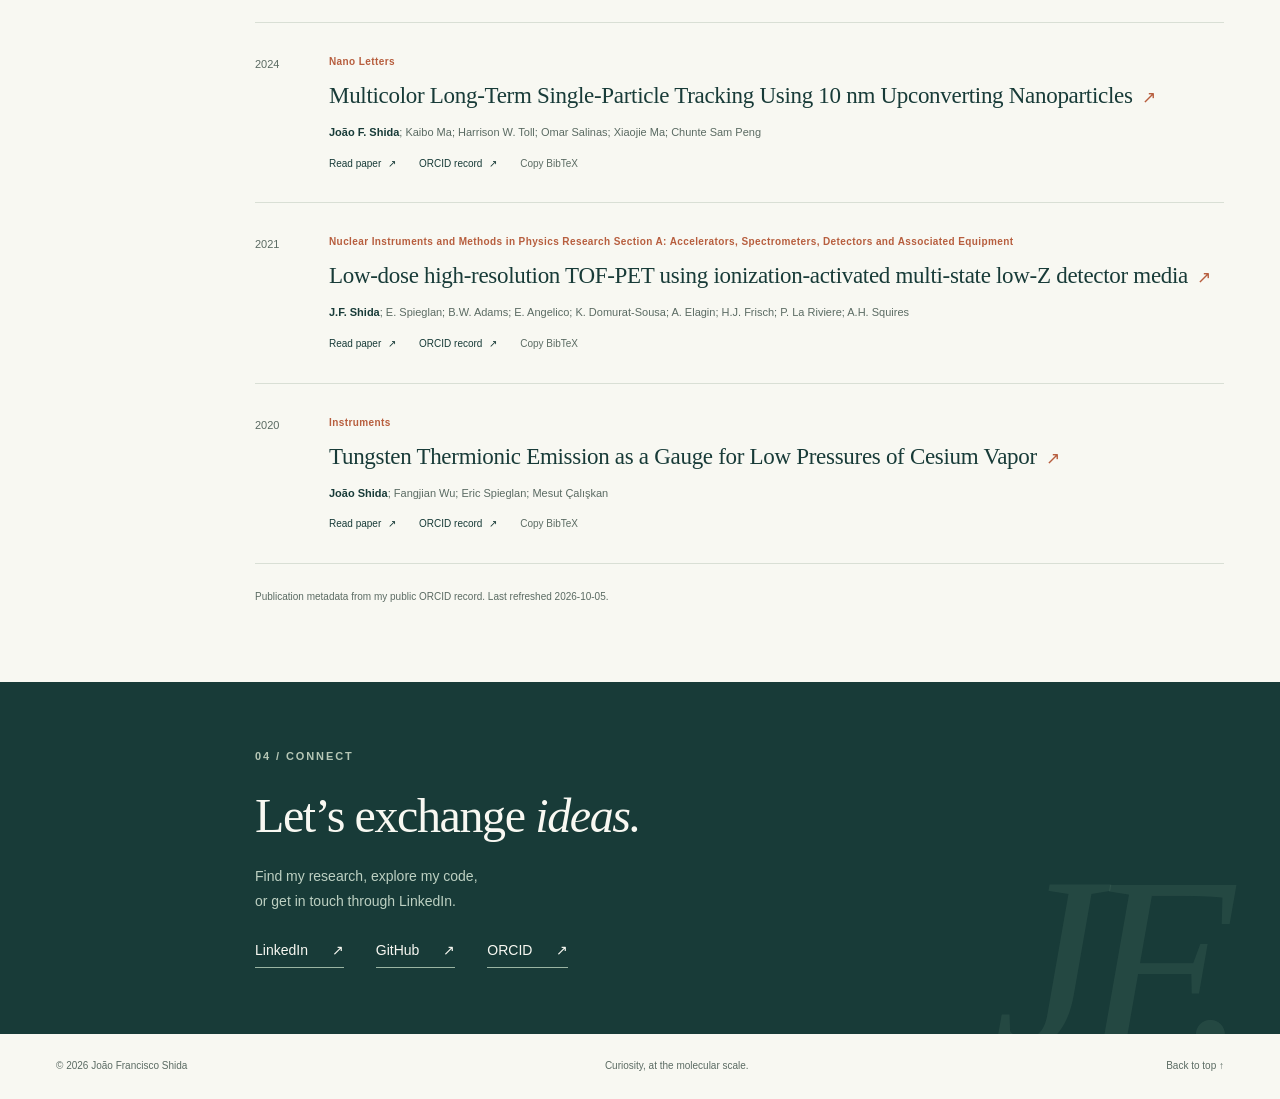
==== commit 5a3db95d: "Update title and description in index.html" ====
--- a/index.html
+++ b/index.html
@@ -3,11 +3,11 @@
 <head>
   <meta charset="utf-8">
   <meta name="viewport" content="width=device-width, initial-scale=1">
-  <title>João Francisco Shida | Single-molecule imaging & nanophotonics</title>
-  <meta name="description" content="João Francisco Shida, graduate student in MIT Chemistry and the Peng Lab. Research in single-molecule imaging, upconverting nanoparticles, and molecular dynamics. Publications from ORCID.">
+  <title>João Francisco Shida | Single-molecule imaging, Microscopy Tool-building, Machine learning for Biophysics</title>
+  <meta name="description" content="João Francisco Shida, graduate student in MIT Chemistry and the Peng Lab. Research in single-molecule imaging, Biophysics, and molecular dynamics.">
   <meta name="theme-color" content="#183b38">
   <meta property="og:title" content="João Francisco Shida">
-  <meta property="og:description" content="Single-molecule imaging, nanoparticle probes, and molecular dynamics. Research and publications.">
+  <meta property="og:description" content="Single-molecule imaging, Biophysics, and molecular dynamics. Research and publications.">
   <meta property="og:type" content="website">
   <meta property="og:url" content="https://jfshida.github.io/">
   <link rel="canonical" href="https://jfshida.github.io/">
@@ -18,33 +18,33 @@
 <body>
   <a class="skip-link" href="#main">Skip to content</a>
   <header class="site-header">
-    <a class="wordmark" href="#main" aria-label="João Francisco Shida, home">JF<span class="wordmark-dot">.</span> Shida</a>
+    <a class="wordmark" href="#main" aria-label="João Francisco Shida, home">J<span class="wordmark-dot">.</span> Francisco Shida</a>
     <nav aria-label="Main navigation"><a href="#about">About</a><a href="#research">Research</a><a href="#publications">Publications</a><a href="#connect" class="nav-connect">Connect <span aria-hidden="true">↗</span></a></nav>
   </header>
   <main id="main">
     <section class="hero" aria-labelledby="hero-title">
       <div class="hero-copy">
-        <p class="eyebrow"><span class="small-line"></span> Physical chemistry · Molecular imaging</p>
+        <p class="eyebrow"><span class="small-line"></span> Physical chemistry · Biophysics · Machine Learning</p>
         <h1 id="hero-title">João <em>Francisco</em><br><em>Shida</em><span class="name-dot">.</span></h1>
-        <p class="hero-intro">Following molecules.<br>Revealing mechanisms.</p>
-        <p class="hero-description">I study molecular behavior through single-molecule imaging and nanoparticle probes, connecting physical chemistry with biological questions.</p>
+        <p class="hero-intro">Following molecules.<br>Extracting mechanisms.</p>
+        <p class="hero-description">I study molecular behavior through single-molecule imaging of proteins in live cells, connecting dynamics with biological questions.</p>
         <div class="hero-links"><a class="button-primary" href="#publications">Explore publications <span aria-hidden="true">↓</span></a><a class="text-link" href="https://orcid.org/0000-0002-7333-3274"><span class="orcid-icon" aria-hidden="true">iD</span> ORCID <span aria-hidden="true">↗</span></a></div>
-        <p class="hero-affiliation">Graduate student · MIT Chemistry<br><a href="https://www.sampenglab.org/team">Peng Lab · Broad Institute of MIT and Harvard <span aria-hidden="true">↗</span></a></p>
+        <p class="hero-affiliation">Ph.D Candidate · MIT Chemistry<br><a href="https://www.sampenglab.org/team">Peng Lab · Broad Institute of MIT and Harvard <span aria-hidden="true">↗</span></a></p>
       </div>
       <figure class="molecule-figure">
-        <div class="figure-top"><span>SINGLE-MOLECULE PERSPECTIVES</span><span class="figure-dot" aria-hidden="true"></span></div>
+        <div class="figure-top"><span>Watch single molecules move</span><span class="figure-dot" aria-hidden="true"></span></div>
         <video class="hero-video" width="1920" height="1080" autoplay muted loop playsinline controls preload="metadata" poster="assets/microscopy-poster.jpg" aria-label="Microscopy video showing moving fluorescent spots, with a 2 micrometer scale bar" aria-describedby="video-caption">
           <source src="assets/microscopy.mp4" type="video/mp4">
           <p>Your browser does not support embedded video. <a href="assets/microscopy.mp4">Watch the microscopy video</a>.</p>
         </video>
-        <figcaption id="video-caption"><div class="figure-caption-title">Microscopy in motion</div><div class="figure-caption-sub">Research video · Scale bar: 2 μm</div></figcaption>
+        <figcaption id="video-caption"><div class="figure-caption-title">EGFR dynamics in the live cell membrane</div><div class="figure-caption-sub">Real time · Scale bar: 2 μm</div></figcaption>
       </figure>
     </section>
     <section class="about section" id="about" aria-labelledby="about-title">
       <div class="section-label">01 / About</div>
-      <div class="about-content"><h2 id="about-title">At the intersection of<br><em>physics, chemistry, and biology.</em></h2>
-        <div class="about-columns"><div><p>I am a graduate student in the Department of Chemistry at MIT, working in the <a href="https://www.sampenglab.org/">Peng Lab</a>. My research explores how nanoparticle probes and optical measurements can reveal the behavior of individual molecules.</p><p>My publications span upconverting nanoparticles, long-term single-particle tracking, receptor dynamics, and physical instrumentation. I previously studied Molecular Engineering and Physics at the University of Chicago.</p></div>
-          <dl class="profile-details"><div><dt>Current</dt><dd>Graduate student<br>MIT Chemistry · Peng Lab</dd></div><div><dt>Education</dt><dd>B.S., Molecular Engineering &amp; Physics<br>University of Chicago</dd></div><div><dt>Research identity</dt><dd><a href="https://orcid.org/0000-0002-7333-3274">0000-0002-7333-3274 <span aria-hidden="true">↗</span></a></dd></div></dl></div>
+      <div class="about-content"><h2 id="about-title"><em>Physics, Chemistry, Biology, and Machine Learning.</em></h2>
+        <div class="about-columns"><div><p>My research explores how nanoparticle probes can reveal the behavior of individual molecules, and how we can extract biological insights from such data.</p><p>My publications span applications of upconverting nanoparticles in long-term single-particle tracking, receptor dynamics, and physical instrumentation. I previously studied Molecular Engineering and Physics at the University of Chicago.</p></div>
+          <dl class="profile-details"><div><dt>Current</dt><dd>Ph.D Candidate<br>MIT Chemistry · Peng Lab</dd></div><div><dt>Education</dt><dd>BS/BA, Molecular Engineering &amp; Physics<br>University of Chicago</dd></div><div><dt>Research identity</dt><dd><a href="https://orcid.org/0000-0002-7333-3274">0000-0002-7333-3274 <span aria-hidden="true">↗</span></a></dd></div></dl></div>
       </div>
     </section>
     <section class="research section" id="research" aria-labelledby="research-title">
@@ -52,12 +52,12 @@
       <div class="research-content"><div class="section-heading"><h2 id="research-title">Small probes.<br><em>New perspectives.</em></h2><p>Tools to observe molecular motion<br>and understand biological mechanisms.</p></div>
         <div class="research-list">
           <article><span class="theme-number">01</span><div><h3>Nanoparticle probes &amp; super-resolution</h3><p>Upconverting nanoparticles for multicolor imaging, from photostable tracking probes to blinking probes for super-resolution measurements.</p></div><span class="theme-symbol" aria-hidden="true">✳</span></article>
-          <article><span class="theme-number">02</span><div><h3>Long-term single-molecule imaging</h3><p>Following individual particles over extended periods to observe dynamic behavior that can be hidden in ensemble measurements.</p></div><span class="theme-symbol" aria-hidden="true">⌁</span></article>
+          <article><span class="theme-number">02</span><div><h3>Machine learning for Biophysics</h3><p>Novel data requires novel algorithms for analysis.</p></div><span class="theme-symbol" aria-hidden="true">⌁</span></article>
           <article><span class="theme-number">03</span><div><h3>Receptor dynamics in living cells</h3><p>Direct observation of ErbB receptor interactions to investigate dimerization and dysregulation in cellular signaling.</p></div><span class="theme-symbol" aria-hidden="true">⥂</span></article>
         </div>
         <figure class="research-micrograph">
           <a href="assets/u2os-microtubules.png" aria-label="View the full-size U2OS cell microtubule image"><img src="assets/u2os-microtubules.png" width="777" height="842" loading="lazy" decoding="async" alt="Fluorescence image of U2OS cell microtubule networks labeled with AF647–anti-alpha-tubulin, displayed in red and yellow."></a>
-          <figcaption><p class="eyebrow">Fluorescence microscopy</p><h3>U2OS cell<br><em>microtubule networks.</em></h3><dl><div><dt>Label</dt><dd>AF647–anti-α-tubulin</dd></div><div><dt>FWHM</dt><dd>100 nm</dd></div></dl><a class="text-link" href="assets/u2os-microtubules.png">View full image <span aria-hidden="true">↗</span></a></figcaption>
+          <figcaption><p class="eyebrow">HIGHLIGHT</p><h3>Microtubule network<br>from U2OS cell.</h3><dl><div><dt>Label</dt><dd>AF647–anti-α-tubulin</dd></div><div><dt>STED</dt><dd>Microscopy</dd></div></dl><a class="text-link" href="assets/u2os-microtubules.png">View full image <span aria-hidden="true">↗</span></a></figcaption>
         </figure>
       </div>
     </section>
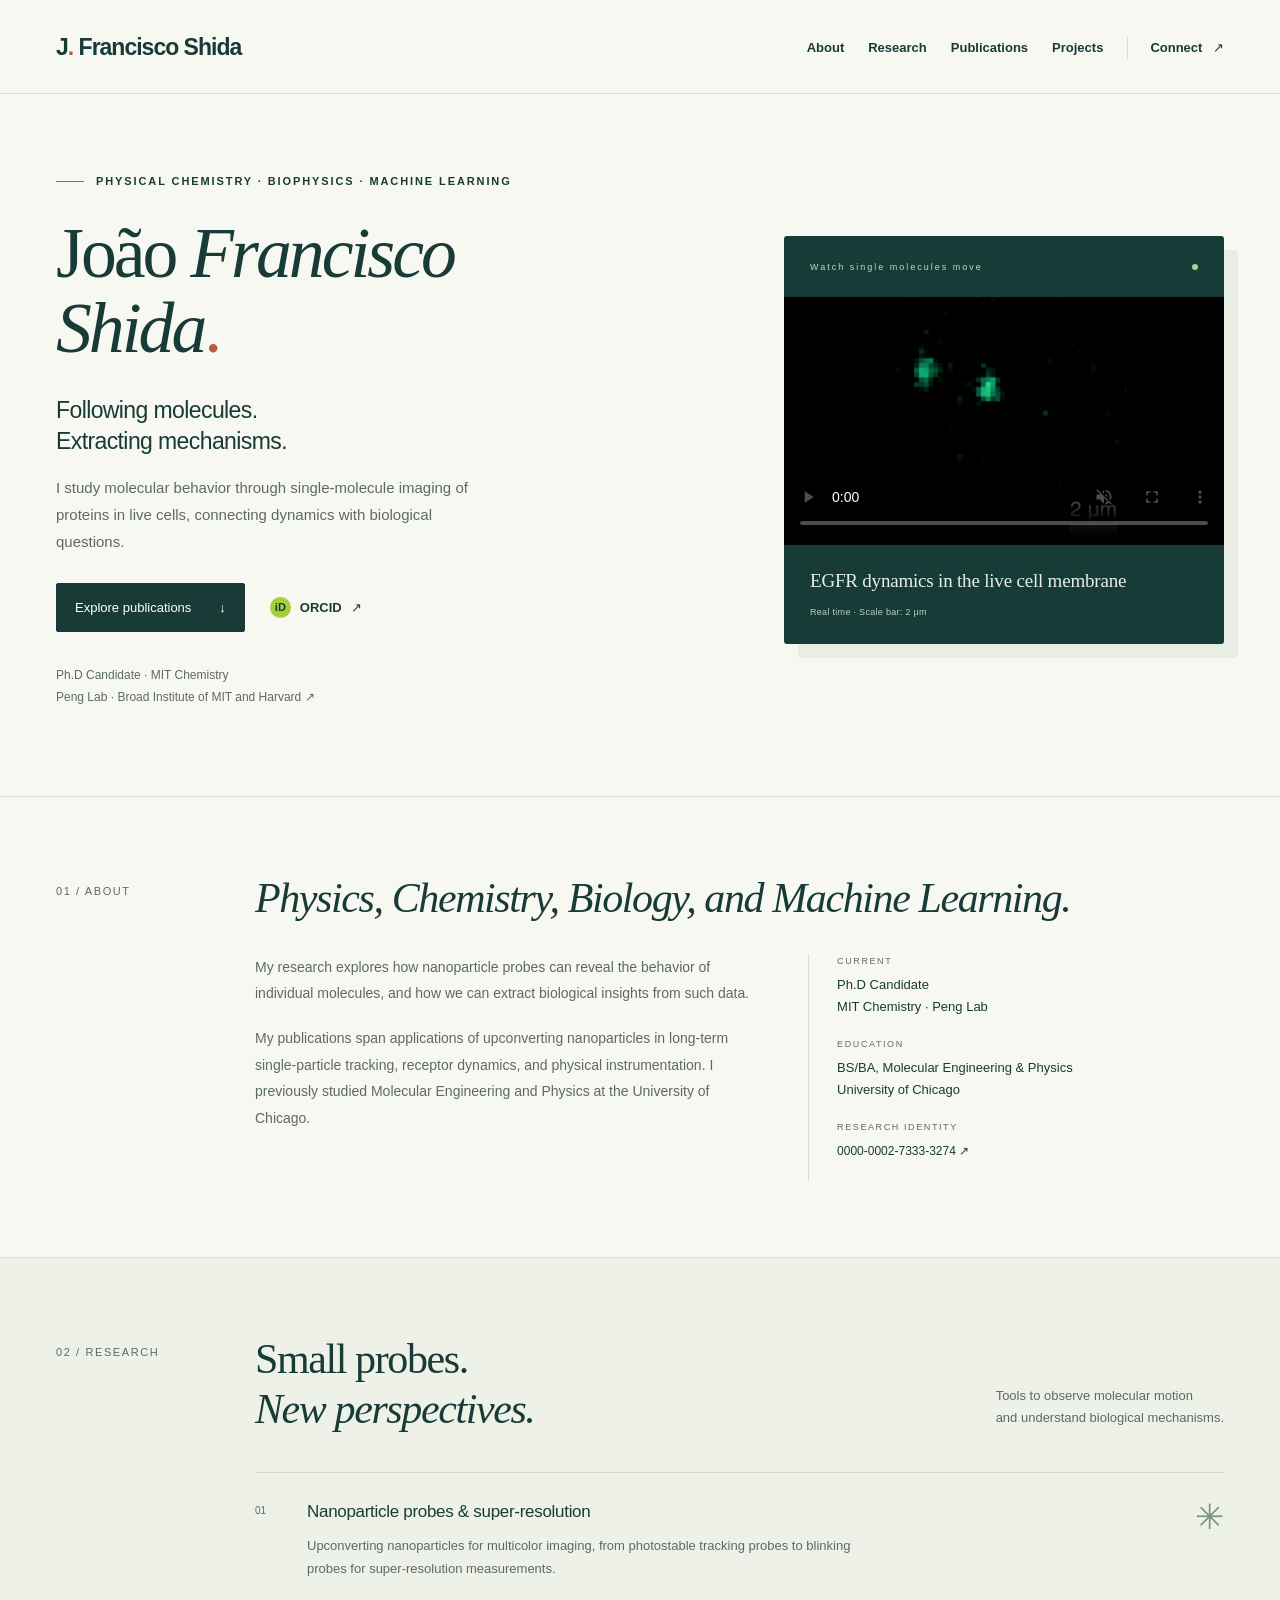
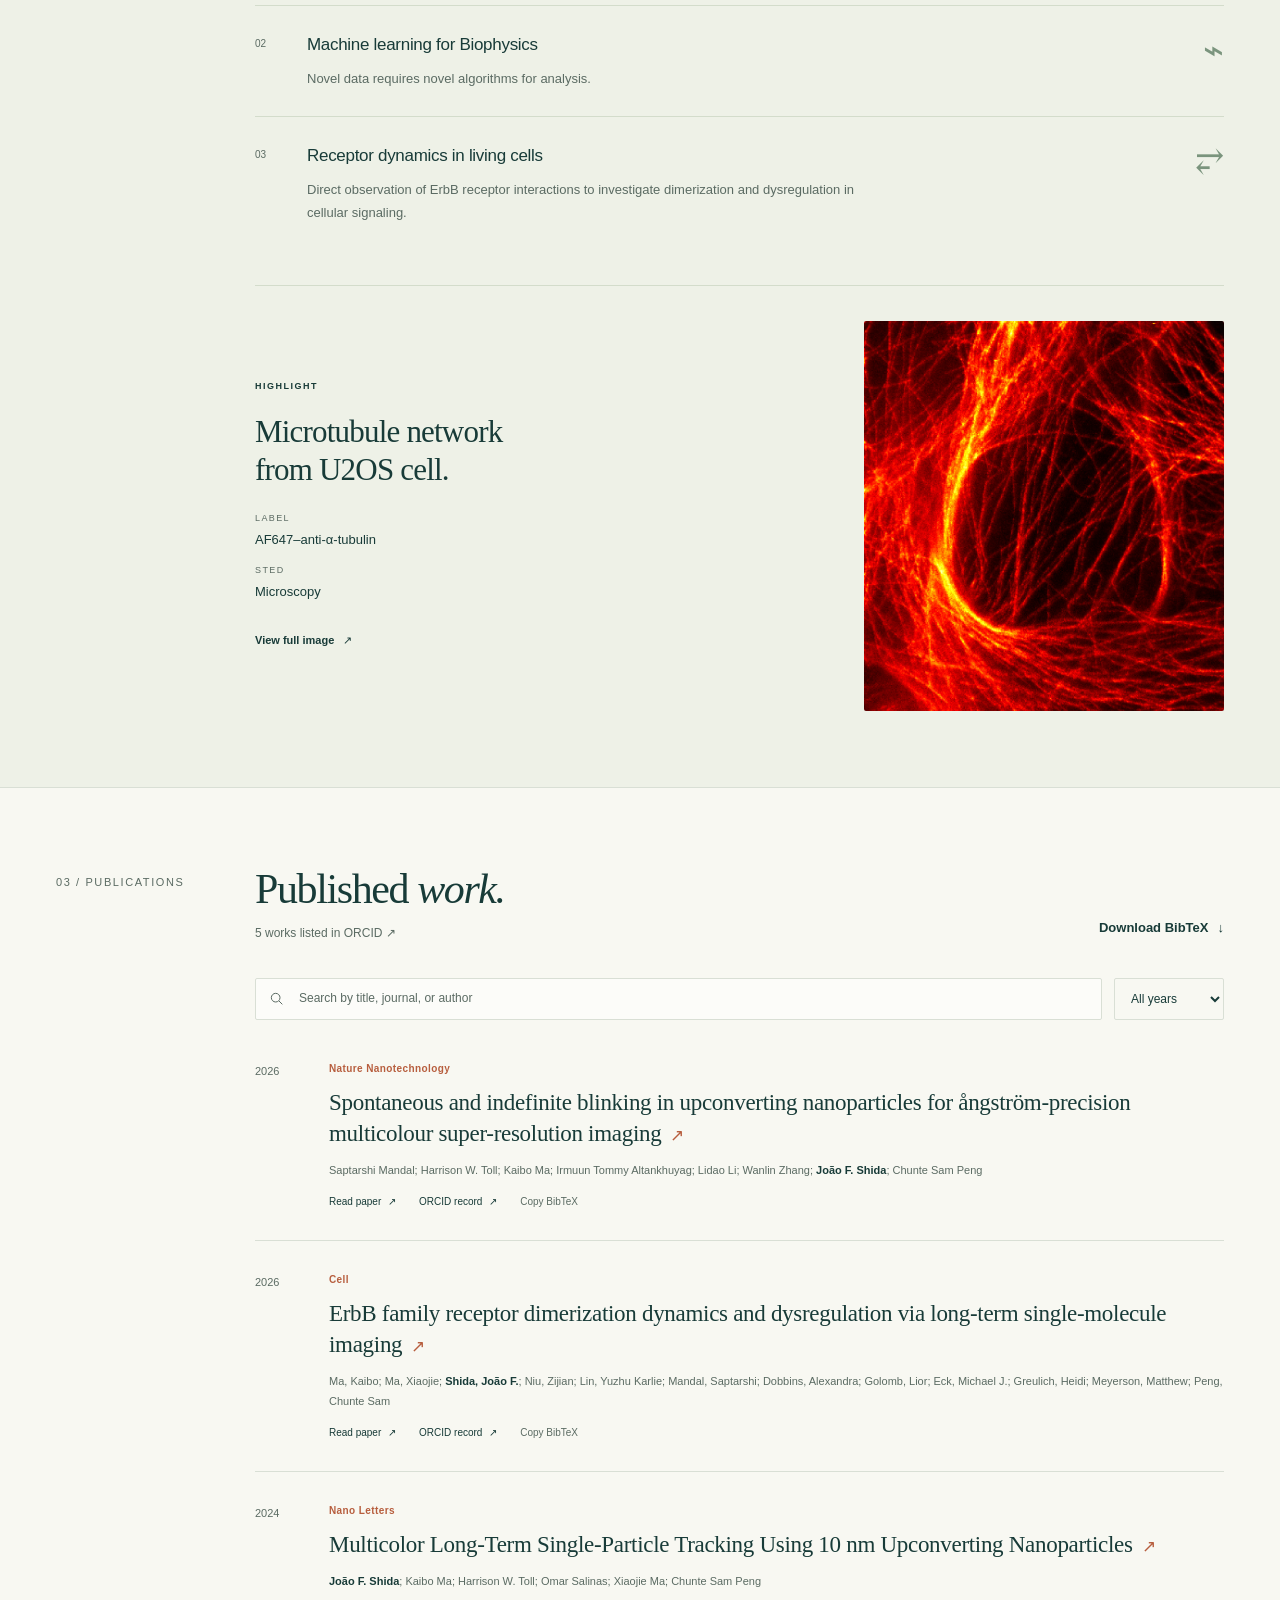
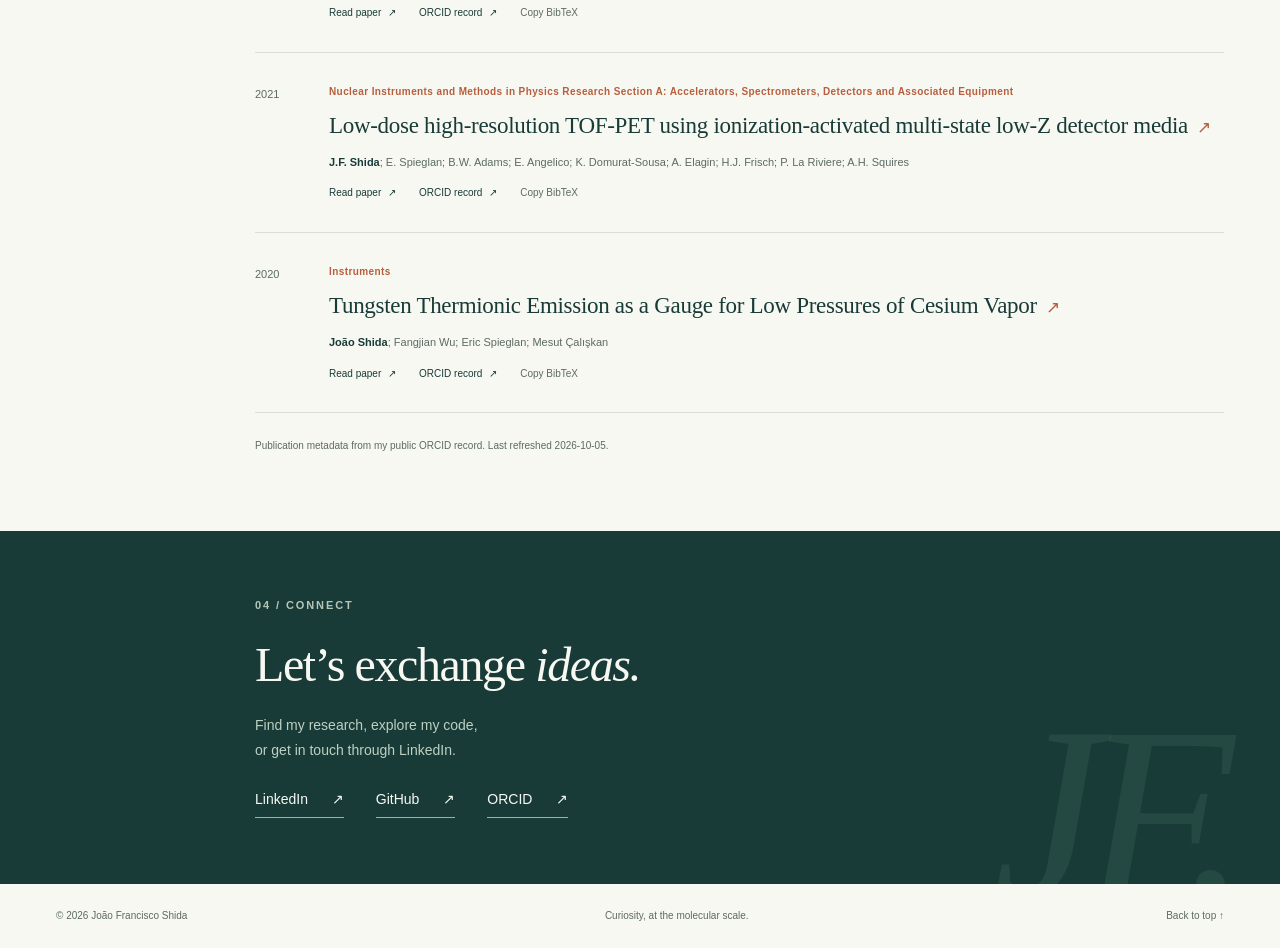
==== commit e2330046: "Constrain media layout and add Projects page" ====
--- a/index.html
+++ b/index.html
@@ -12,14 +12,14 @@
   <meta property="og:url" content="https://jfshida.github.io/">
   <link rel="canonical" href="https://jfshida.github.io/">
   <link rel="icon" href="assets/favicon.svg" type="image/svg+xml">
-  <link rel="stylesheet" href="styles.css">
-  <script src="script.js" defer></script>
+  <link rel="stylesheet" href="styles.css?v=3">
+  <script src="script.js?v=3" defer></script>
 </head>
 <body>
   <a class="skip-link" href="#main">Skip to content</a>
   <header class="site-header">
     <a class="wordmark" href="#main" aria-label="João Francisco Shida, home">J<span class="wordmark-dot">.</span> Francisco Shida</a>
-    <nav aria-label="Main navigation"><a href="#about">About</a><a href="#research">Research</a><a href="#publications">Publications</a><a href="#connect" class="nav-connect">Connect <span aria-hidden="true">↗</span></a></nav>
+    <nav aria-label="Main navigation"><a href="#about">About</a><a href="#research">Research</a><a href="#publications">Publications</a><a href="projects/">Projects</a><a href="#connect" class="nav-connect">Connect <span aria-hidden="true">↗</span></a></nav>
   </header>
   <main id="main">
     <section class="hero" aria-labelledby="hero-title">
@@ -56,8 +56,8 @@
           <article><span class="theme-number">03</span><div><h3>Receptor dynamics in living cells</h3><p>Direct observation of ErbB receptor interactions to investigate dimerization and dysregulation in cellular signaling.</p></div><span class="theme-symbol" aria-hidden="true">⥂</span></article>
         </div>
         <figure class="research-micrograph">
+          <figcaption><p class="eyebrow">HIGHLIGHT</p><h3>Microtubule network<br>from U2OS cell.</h3><dl><div><dt>Label</dt><dd>AF647–anti-α-tubulin</dd></div><div><dt>STED</dt><dd>Microscopy</dd></div></dl><a class="text-link" href="assets/u2os-microtubules.png">View full image <span aria-hidden="true">↗</span></a></figcaption>
           <a href="assets/u2os-microtubules.png" aria-label="View the full-size U2OS cell microtubule image"><img src="assets/u2os-microtubules.png" width="777" height="842" loading="lazy" decoding="async" alt="Fluorescence image of U2OS cell microtubule networks labeled with AF647–anti-alpha-tubulin, displayed in red and yellow."></a>
-          <figcaption><p class="eyebrow">HIGHLIGHT</p><h3>Microtubule network<br>from U2OS cell.</h3><dl><div><dt>Label</dt><dd>AF647–anti-α-tubulin</dd></div><div><dt>STED</dt><dd>Microscopy</dd></div></dl><a class="text-link" href="assets/u2os-microtubules.png">View full image <span aria-hidden="true">↗</span></a></figcaption>
         </figure>
       </div>
     </section>
--- a/styles.css
+++ b/styles.css
@@ -1,12 +1,12 @@
 :root{--paper:#f8f8f2;--ink:#183b38;--muted:#5b6b63;--line:#d9dfd5;--accent:#b75e3e;--sage:#eef1e7;--serif:Georgia,'Times New Roman',serif;--sans:Inter,'Segoe UI',Arial,sans-serif}
 *{box-sizing:border-box}html{scroll-behavior:smooth;scroll-padding-top:92px}body{margin:0;background:var(--paper);color:var(--ink);font-family:var(--sans);font-size:16px;line-height:1.65;-webkit-font-smoothing:antialiased}a{color:inherit;text-underline-offset:4px}button,input,select,textarea{font:inherit}button,a,input,select,textarea{-webkit-tap-highlight-color:transparent}a:focus-visible,button:focus-visible,input:focus-visible,select:focus-visible,textarea:focus-visible{outline:3px solid var(--accent);outline-offset:5px}button{cursor:pointer}button:disabled{cursor:wait}::selection{background:#cee0d1;color:var(--ink)}[hidden]{display:none!important}.sr-only{position:absolute;width:1px;height:1px;padding:0;margin:-1px;overflow:hidden;clip:rect(0,0,0,0);white-space:nowrap;border:0}.skip-link{position:fixed;top:-100px;left:20px;z-index:100;background:var(--ink);color:white;padding:12px 20px}.skip-link:focus{top:12px}
-.site-header{max-width:1280px;margin:auto;padding:29px 56px 26px;display:flex;align-items:center;justify-content:space-between;border-bottom:1px solid var(--line)}.wordmark{font-size:23px;font-weight:650;letter-spacing:-1px;text-decoration:none}.wordmark-dot{color:var(--accent)}nav{display:flex;align-items:center;gap:33px;font-size:13px;font-weight:550}nav a{text-decoration:none}nav a:hover{color:var(--accent)}.nav-connect{padding-left:22px;border-left:1px solid var(--line)}.nav-connect span{margin-left:7px}
-.hero{max-width:1280px;margin:auto;display:grid;grid-template-columns:1.16fr 1fr;gap:64px;padding:78px 56px 88px;align-items:center}.eyebrow{font-size:11px;text-transform:uppercase;letter-spacing:1.9px;font-weight:600;display:flex;align-items:center;gap:12px;margin:0 0 26px}.small-line{height:1px;width:28px;background:var(--accent)}h1,h2,h3,p{margin-top:0}h1{font-family:var(--serif);font-size:clamp(50px,5.6vw,77px);line-height:1.05;letter-spacing:-3px;font-weight:400;margin-bottom:28px}h1 em,h2 em{font-weight:400}.name-dot{color:var(--accent)}.hero-intro{font-size:23px;line-height:1.35;letter-spacing:-.6px;margin-bottom:17px}.hero-description{max-width:430px;font-size:15px;line-height:1.8;color:var(--muted);margin-bottom:28px}.hero-links{display:flex;align-items:center;gap:25px}.button-primary{display:inline-flex;align-items:center;justify-content:center;gap:28px;background:var(--ink);color:#fff;padding:13px 18px;text-decoration:none;font-size:13px;border:1px solid var(--ink);border-radius:2px}.button-primary:hover{background:#2d5148}.text-link{font-size:13px;font-weight:550;text-decoration:none;display:inline-flex;align-items:center;gap:9px}.text-link:hover{text-decoration:underline}.orcid-icon{background:#a6ce39;color:#183b38;display:inline-flex;width:21px;height:21px;align-items:center;justify-content:center;border-radius:50%;font-size:11px;font-weight:700}.hero-affiliation{margin-top:33px;margin-bottom:0;color:var(--muted);font-size:12px;line-height:1.8}.hero-affiliation a{text-decoration:none}.hero-affiliation a:hover{text-decoration:underline}.molecule-figure{margin:0;background:#173c37;color:#e6eee5;border-radius:3px;overflow:hidden;box-shadow:14px 14px 0 #e9eee2}.figure-top{display:flex;align-items:center;justify-content:space-between;padding:24px 26px 0;font-size:9px;letter-spacing:2px;color:#c2d6cc}.figure-dot{height:6px;width:6px;background:#afcf94;border-radius:50%}.trajectory{width:100%;display:block;margin-top:0}.molecule-figure figcaption{padding:20px 26px 25px;border-top:1px solid #ffffff1b}.figure-caption-title{font-family:var(--serif);font-size:19px;letter-spacing:-.2px}.figure-caption-sub{display:flex;align-items:center;gap:12px;font-size:9px;letter-spacing:.3px;margin-top:8px;color:#b6cec3}.color-key{display:flex;gap:4px}.color-key i{width:6px;height:6px;background:#a1d6ea;border-radius:50%}.color-key i:nth-child(2){background:#b9d9a8}.color-key i:nth-child(3){background:#f1b183}
+.site-header{width:100%;gap:24px;flex-wrap:wrap;max-width:1280px;margin:auto;padding:29px 56px 26px;display:flex;align-items:center;justify-content:space-between;border-bottom:1px solid var(--line)}.wordmark{flex-shrink:0;font-size:23px;font-weight:650;letter-spacing:-1px;text-decoration:none}.wordmark-dot{color:var(--accent)}nav{display:flex;align-items:center;flex-wrap:wrap;gap:24px;font-size:13px;font-weight:550}nav a{text-decoration:none}nav a:hover{color:var(--accent)}.nav-connect{padding-left:22px;border-left:1px solid var(--line)}.nav-connect span{margin-left:7px}
+.hero{max-width:1280px;margin:auto;display:grid;grid-template-columns:minmax(0,1.16fr) minmax(0,1fr);gap:64px;padding:78px 56px 88px;align-items:center}.eyebrow{font-size:11px;text-transform:uppercase;letter-spacing:1.9px;font-weight:600;display:flex;align-items:center;gap:12px;margin:0 0 26px}.small-line{height:1px;width:28px;background:var(--accent)}h1,h2,h3,p{margin-top:0}h1{font-family:var(--serif);font-size:clamp(50px,5.6vw,77px);line-height:1.05;letter-spacing:-3px;font-weight:400;margin-bottom:28px}h1 em,h2 em{font-weight:400}.name-dot{color:var(--accent)}.hero-intro{font-size:23px;line-height:1.35;letter-spacing:-.6px;margin-bottom:17px}.hero-description{max-width:430px;font-size:15px;line-height:1.8;color:var(--muted);margin-bottom:28px}.hero-links{display:flex;align-items:center;gap:25px}.button-primary{display:inline-flex;align-items:center;justify-content:center;gap:28px;background:var(--ink);color:#fff;padding:13px 18px;text-decoration:none;font-size:13px;border:1px solid var(--ink);border-radius:2px}.button-primary:hover{background:#2d5148}.text-link{font-size:13px;font-weight:550;text-decoration:none;display:inline-flex;align-items:center;gap:9px}.text-link:hover{text-decoration:underline}.orcid-icon{background:#a6ce39;color:#183b38;display:inline-flex;width:21px;height:21px;align-items:center;justify-content:center;border-radius:50%;font-size:11px;font-weight:700}.hero-affiliation{margin-top:33px;margin-bottom:0;color:var(--muted);font-size:12px;line-height:1.8}.hero-affiliation a{text-decoration:none}.hero-affiliation a:hover{text-decoration:underline}.hero-copy,.research-content,.about-content,.publications-content{min-width:0}.molecule-figure{width:100%;max-width:440px;min-width:0;justify-self:end;margin:0;background:#173c37;color:#e6eee5;border-radius:3px;overflow:hidden;box-shadow:14px 14px 0 #e9eee2}.figure-top{display:flex;align-items:center;justify-content:space-between;padding:24px 26px 0;font-size:9px;letter-spacing:2px;color:#c2d6cc}.figure-dot{height:6px;width:6px;background:#afcf94;border-radius:50%}.trajectory{width:100%;display:block;margin-top:0}.molecule-figure figcaption{padding:20px 26px 25px;border-top:1px solid #ffffff1b}.figure-caption-title{font-family:var(--serif);font-size:19px;letter-spacing:-.2px}.figure-caption-sub{display:flex;align-items:center;gap:12px;font-size:9px;letter-spacing:.3px;margin-top:8px;color:#b6cec3}.color-key{display:flex;gap:4px}.color-key i{width:6px;height:6px;background:#a1d6ea;border-radius:50%}.color-key i:nth-child(2){background:#b9d9a8}.color-key i:nth-child(3){background:#f1b183}
 .section{max-width:1280px;margin:auto;padding:76px 56px;display:grid;grid-template-columns:175px 1fr;gap:24px;border-top:1px solid var(--line)}.section-label{font-size:11px;letter-spacing:1.6px;text-transform:uppercase;padding-top:9px;color:var(--muted)}h2{font-family:var(--serif);font-size:42px;font-weight:400;line-height:1.2;letter-spacing:-1.4px;margin-bottom:30px}.about-columns{display:grid;grid-template-columns:1.2fr 1fr;gap:54px}.about-columns p{color:var(--muted);font-size:14px;line-height:1.9;margin-bottom:18px}.profile-details{margin:0;padding-left:28px;border-left:1px solid var(--line);font-size:13px}.profile-details div{margin-bottom:19px}.profile-details dt{font-size:9px;letter-spacing:1.6px;text-transform:uppercase;color:var(--muted);margin-bottom:5px}.profile-details dd{margin:0;line-height:1.7}.profile-details a{text-decoration:none;font-size:12px}.profile-details a:hover{text-decoration:underline}
 .research{background:var(--sage)}.section-heading{display:flex;justify-content:space-between;align-items:end;gap:24px;margin-bottom:30px}.section-heading h2{margin-bottom:0}.section-heading>p{font-size:13px;color:var(--muted);line-height:1.7;margin-bottom:5px}.research-list{margin-top:37px}.research-list article{display:grid;grid-template-columns:34px 1fr 42px;gap:18px;padding:25px 0;border-top:1px solid #d3dccb}.theme-number{font-size:10px;color:var(--muted);margin-top:5px}.research-list h3{font-size:17px;letter-spacing:-.3px;font-weight:500;margin-bottom:8px}.research-list p{font-size:13px;color:var(--muted);line-height:1.8;margin:0;max-width:580px}.theme-symbol{font-size:35px;line-height:1.1;color:#7a947d;text-align:right}.pub-source{font-size:12px;color:var(--muted);margin:10px 0 0}.pub-source a{text-decoration:none}.bib-download{white-space:nowrap;margin-bottom:5px}.publication-tools{display:flex;gap:12px;margin:34px 0 10px}.search-box{display:flex;align-items:center;gap:12px;border:1px solid var(--line);background:#fff9;padding:9px 13px;flex:1;border-radius:2px}.search-box svg{height:16px;width:16px;fill:none;stroke:var(--muted);stroke-width:1.5;flex-shrink:0}.search-box input{width:100%;border:0;color:var(--ink);background:transparent;min-width:0;font-size:12px}.search-box input::placeholder{color:var(--muted)}.year-select select{height:100%;border:1px solid var(--line);color:var(--ink);background:var(--paper);padding:9px 29px 9px 12px;font-size:12px;border-radius:2px}.publication{display:grid;grid-template-columns:55px 1fr;gap:19px;padding:30px 0;border-bottom:1px solid var(--line)}.paper-year{font-size:11px;padding-top:2px;color:var(--muted);font-variant-numeric:tabular-nums}.paper-journal{font-size:10px;color:var(--accent);font-weight:600;letter-spacing:.4px;margin-bottom:10px;line-height:1.7}.publication h3{font-family:var(--serif);font-size:23px;font-weight:400;line-height:1.35;letter-spacing:-.3px;margin-bottom:12px}.publication h3 a{text-decoration:none}.publication h3 a:hover{text-decoration:underline}.paper-arrow{font-family:var(--sans);font-size:17px;margin-left:9px;color:var(--accent);white-space:nowrap}.authors{font-size:11px;color:var(--muted);line-height:1.8;margin-bottom:13px}.authors strong{font-weight:600;color:var(--ink)}.paper-actions{display:flex;align-items:center;gap:23px;flex-wrap:wrap;font-size:10px;font-weight:500}.paper-actions a{text-decoration:none}.paper-actions a:hover{text-decoration:underline}.paper-actions a span{margin-left:4px}.copy-citation{font-size:10px;padding:0;color:var(--muted);border:0;background:none;text-underline-offset:3px}.copy-citation:hover{text-decoration:underline}.source-note{font-size:10px;color:var(--muted);margin:24px 0 0;line-height:1.8}#no-results{padding:30px 0;font-size:14px}#clear-filters{background:none;border:0;color:var(--accent);text-decoration:underline}
 .connect-section{max-width:1280px;margin:auto;background:var(--ink);color:var(--paper);padding:65px 56px 66px;position:relative;overflow:hidden}.connect-inner{position:relative;z-index:1;max-width:800px;margin-left:199px}.connect-section .eyebrow{color:#b6c7b6;margin-bottom:22px}.connect-section h2{font-size:48px;margin-bottom:19px}.connect-section p:not(.eyebrow){color:#bdd0c2;font-size:14px;line-height:1.8;margin-bottom:25px}.connect-links{display:flex;gap:32px;flex-wrap:wrap;font-size:14px}.connect-links a{text-decoration:none;border-bottom:1px solid #9ab4a2;padding-bottom:5px}.connect-links a:hover{border-color:white}.connect-links span{margin-left:20px}.connect-mark{position:absolute;right:50px;bottom:-52px;font-family:var(--serif);font-size:245px;font-style:italic;line-height:1;color:#7a9c8622;letter-spacing:-17px}footer{max-width:1280px;margin:auto;padding:24px 56px;display:flex;justify-content:space-between;gap:20px;font-size:10px;color:var(--muted)}footer a{text-decoration:none}.toast{position:fixed;left:50%;bottom:28px;transform:translateX(-50%);background:var(--ink);color:white;padding:12px 20px;box-shadow:0 4px 30px #183b3822;font-size:13px;opacity:0;pointer-events:none;transition:opacity .15s;z-index:30;border-radius:2px}.toast.visible{opacity:1}dialog{width:min(640px,calc(100% - 36px));padding:28px;background:var(--paper);color:var(--ink);border:1px solid var(--line);border-radius:3px}dialog::backdrop{background:#183b3866}.dialog-heading{display:flex;justify-content:space-between;align-items:center}.dialog-heading h2{font-size:27px;margin-bottom:14px}.dialog-close{border:0;background:none;color:var(--ink);font-size:26px}dialog p{font-size:13px;color:var(--muted)}dialog textarea{width:100%;height:260px;resize:vertical;font-size:12px;padding:12px;margin-bottom:16px;border:1px solid var(--line);background:#fff;color:var(--ink)}
-.hero-video{display:block;width:100%;height:auto;aspect-ratio:16/9;background:#000;margin-top:22px;object-fit:contain}.research-micrograph{margin:35px 0 0;display:grid;grid-template-columns:1.15fr 1fr;gap:36px;align-items:center;padding-top:35px;border-top:1px solid #d3dccb}.research-micrograph>a{display:block;line-height:0}.research-micrograph img{width:100%;height:auto;display:block;border-radius:2px}.research-micrograph .eyebrow{font-size:9px;letter-spacing:1.5px;margin-bottom:20px}.research-micrograph h3{font-family:var(--serif);font-size:31px;font-weight:400;line-height:1.2;letter-spacing:-.8px;margin-bottom:23px}.research-micrograph dl{margin:0 0 24px}.research-micrograph dl>div{margin-bottom:13px}.research-micrograph dt{font-size:9px;letter-spacing:1.4px;text-transform:uppercase;color:var(--muted);margin-bottom:3px}.research-micrograph dd{font-size:13px;margin:0}.research-micrograph .text-link{font-size:11px}
-@media(max-width:700px){.research-micrograph{display:block;padding-top:28px;margin-top:20px}.research-micrograph figcaption{padding-top:25px}.research-micrograph h3{font-size:31px}.research-micrograph dl{display:flex;gap:35px;margin-bottom:15px}}
+.hero-video{display:block;width:100%;max-width:100%;min-width:0;height:auto;max-height:248px;aspect-ratio:16/9;background:#000;margin-top:22px;object-fit:contain}.research-micrograph{margin:35px 0 0;display:grid;grid-template-columns:minmax(0,1fr) minmax(0,1.1fr);gap:36px;align-items:center;padding-top:35px;border-top:1px solid #d3dccb}.research-micrograph>a{display:block;min-width:0;max-width:360px;justify-self:end;width:100%;line-height:0}.research-micrograph figcaption{min-width:0;overflow-wrap:anywhere}.research-micrograph img{width:100%;height:auto;display:block;border-radius:2px}.research-micrograph .eyebrow{font-size:9px;letter-spacing:1.5px;margin-bottom:20px}.research-micrograph h3{font-family:var(--serif);font-size:31px;font-weight:400;line-height:1.2;letter-spacing:-.8px;margin-bottom:23px}.research-micrograph dl{margin:0 0 24px}.research-micrograph dl>div{margin-bottom:13px}.research-micrograph dt{font-size:9px;letter-spacing:1.4px;text-transform:uppercase;color:var(--muted);margin-bottom:3px}.research-micrograph dd{font-size:13px;margin:0}.research-micrograph .text-link{font-size:11px}
+@media(max-width:700px){.research-micrograph{grid-template-columns:minmax(0,1fr) minmax(0,1fr);gap:18px;padding-top:28px;margin-top:20px}.research-micrograph figcaption{padding-top:0}.research-micrograph h3{font-size:clamp(20px,4vw,27px)}.research-micrograph dl{display:block;margin-bottom:15px}}
 @media print{.research-micrograph{break-inside:avoid;grid-template-columns:180px 1fr}.research-micrograph h3{font-size:18pt}}
 @media(min-width:1500px){body{padding:0 5vw}.site-header,.hero,.section,.connect-section,footer{max-width:1280px}}
 @media(max-width:1000px){.site-header{padding:24px 32px}.hero{padding:58px 32px 65px;gap:35px}h1{font-size:60px}.hero-description{font-size:14px}.hero-links{gap:16px;flex-wrap:wrap}.section{padding:58px 32px;grid-template-columns:125px 1fr;gap:20px}h2{font-size:36px}.about-columns{gap:28px;grid-template-columns:1fr}.profile-details{display:grid;grid-template-columns:1fr 1fr;gap:16px;padding:20px 0 0;border-left:0;border-top:1px solid var(--line)}.profile-details div{margin:0}.section-heading>p{display:none}.connect-section{padding:55px 32px}.connect-inner{margin-left:145px}footer{padding:24px 32px}}
@@ -14,3 +14,5 @@
 @media(max-width:380px){h1{font-size:55px}.hero-links{gap:16px}.button-primary{gap:15px}.profile-details{grid-template-columns:1fr}.profile-details div:last-child{grid-column:auto}nav{gap:11px}.publication-tools{flex-wrap:wrap}.search-box{flex-basis:100%}}
 @media(prefers-reduced-motion:reduce){html{scroll-behavior:auto}.toast{transition:none}}
 @media print{body{background:white;color:black;font-size:11pt}.site-header,nav,.molecule-figure,.hero-links,.publication-tools,.paper-actions,.bib-download,.connect-section,footer,.toast,dialog{display:none}.hero,.section{display:block;padding:20px 0;max-width:none;border-color:#ccc}.hero{padding-top:0}h1{font-size:35pt}h2{font-size:23pt}.hero-intro{font-size:16pt}.section-label{margin-bottom:12px}.about-columns{display:block}.profile-details{display:none}.research-list article{break-inside:avoid}.publication{break-inside:avoid;display:block;padding:15px 0}.publication[hidden]{display:block!important}.paper-year{margin-bottom:8px}.authors{font-size:9pt}.publication h3{font-size:15pt}.paper-journal{font-size:9pt}a{text-decoration:none}.paper-arrow{display:none}.publication h3 a::after{content:' (' attr(href) ')';font-family:Arial,sans-serif;font-size:8pt;color:#555}.source-note{font-size:8pt}}
+
+nav a[aria-current=page]{color:var(--accent);text-decoration:underline}.projects-page{min-height:100vh;display:flex;flex-direction:column}.projects-main{width:100%;max-width:1280px;margin:auto;padding:90px 56px 100px;flex:1}.projects-main h1{margin-bottom:45px}.projects-empty{max-width:800px;border-top:1px solid var(--line);border-bottom:1px solid var(--line);padding:65px 0;margin-bottom:35px}.projects-empty h2{margin:0;font-style:italic;color:var(--muted)}.projects-page footer{width:100%}@media(max-width:700px){.site-header nav{justify-content:flex-start;width:100%}.projects-main{padding:50px 22px 70px}.projects-empty{padding:45px 0}.molecule-figure{align-self:center;max-width:440px}.research-micrograph .eyebrow{letter-spacing:1px}.research-micrograph dd{font-size:11px}.research-micrograph h3{margin-bottom:17px}.research-micrograph .text-link{font-size:10px}}
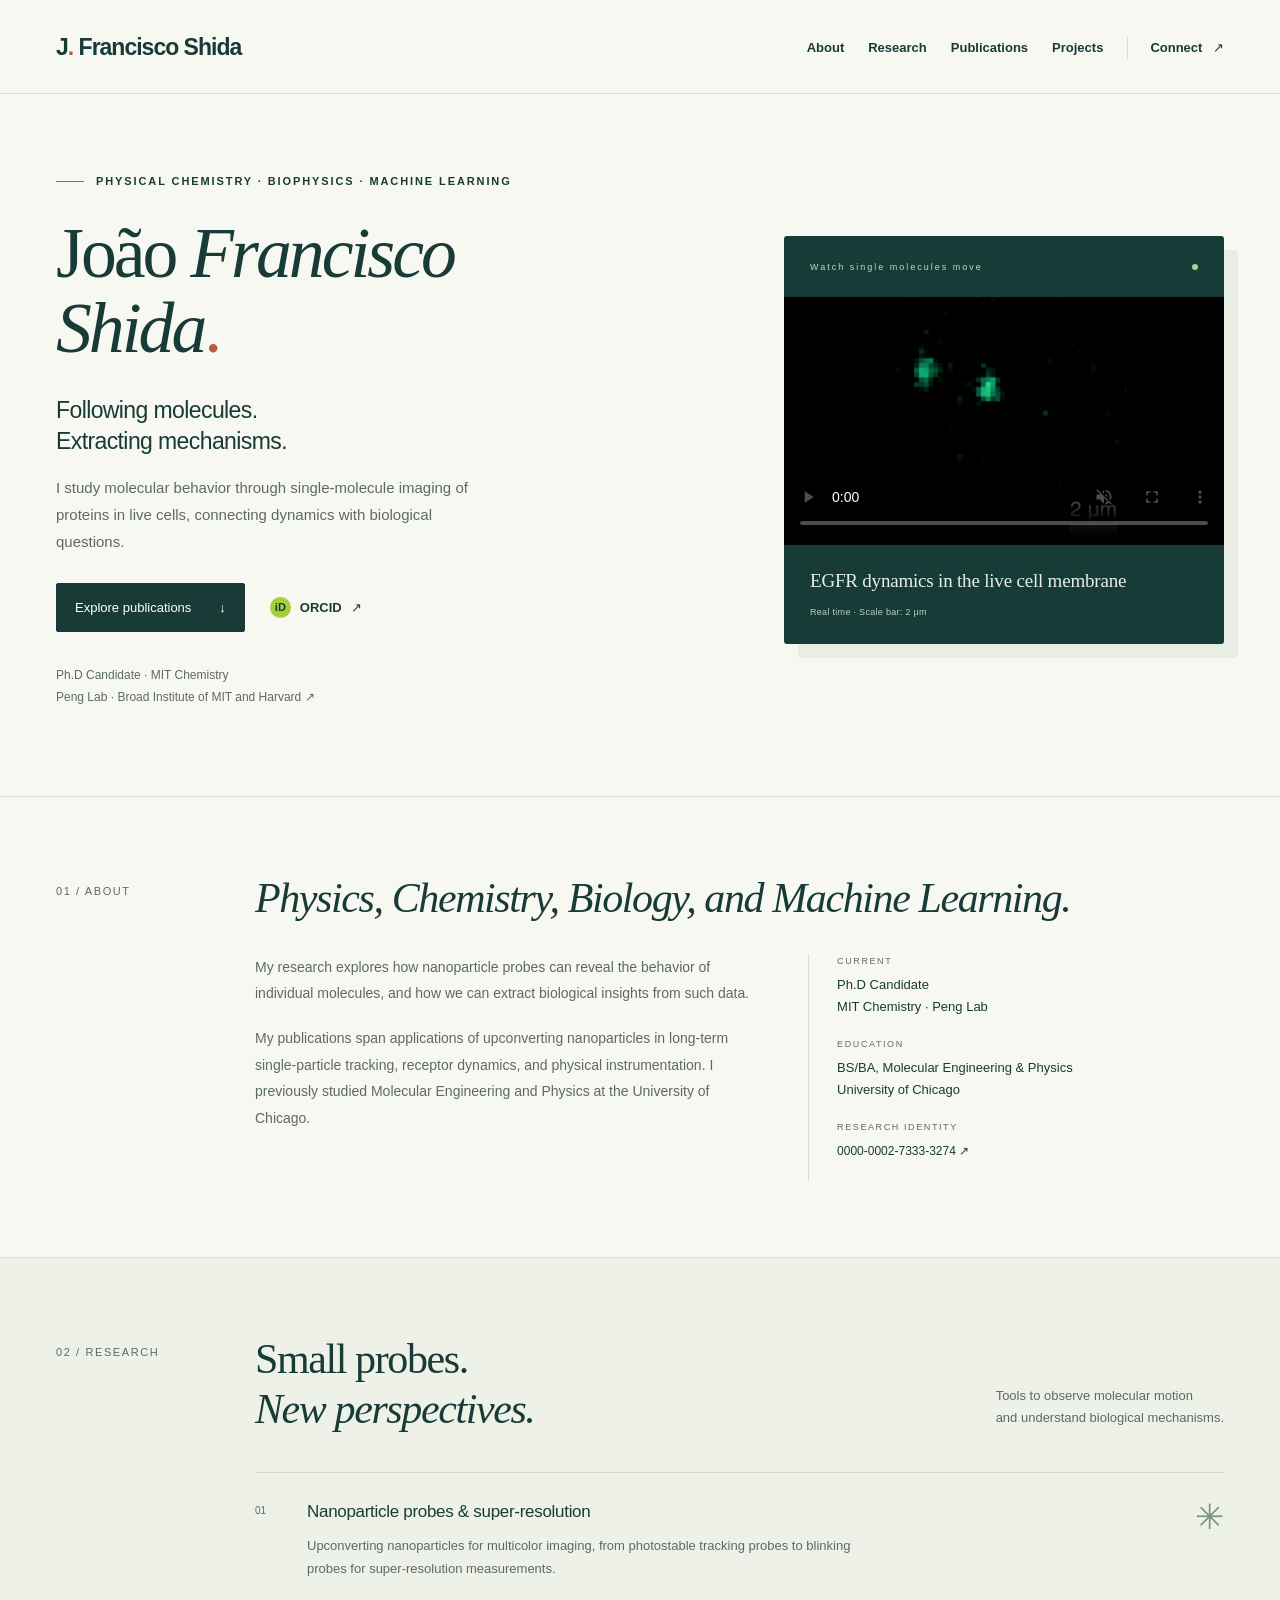
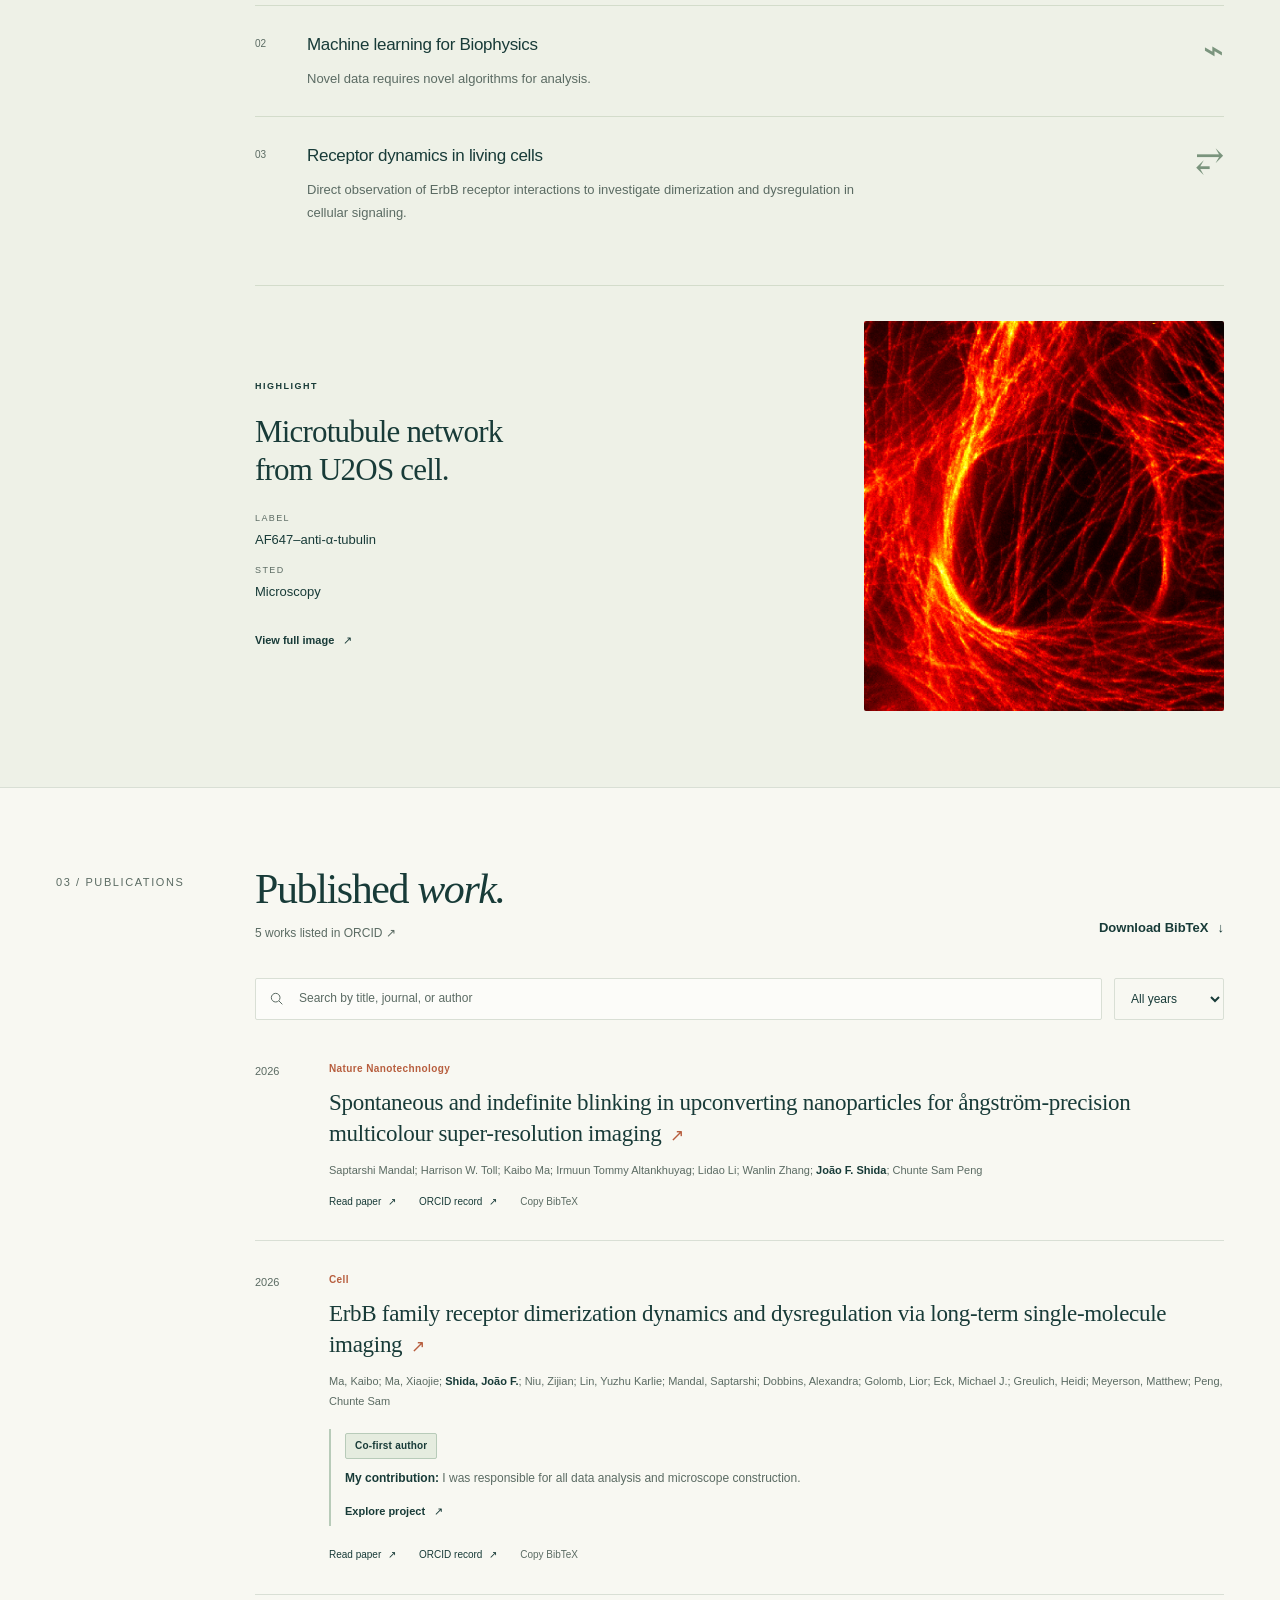
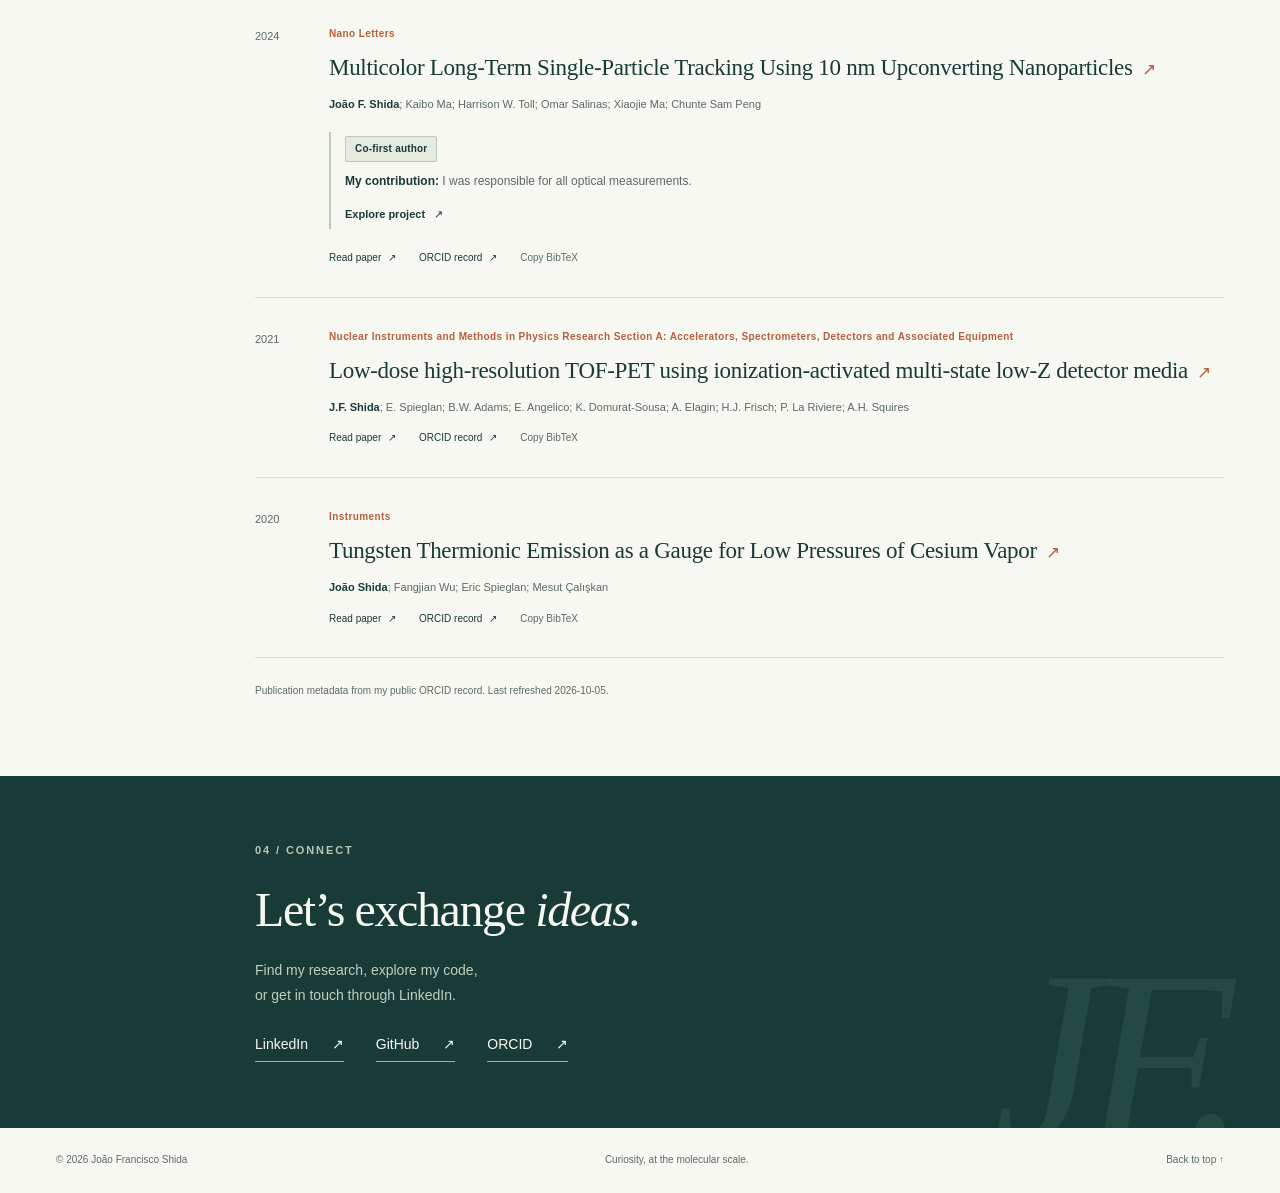
==== commit e789959b: "Add research case studies and co-first author contributions" ====
--- a/index.html
+++ b/index.html
@@ -12,7 +12,7 @@
   <meta property="og:url" content="https://jfshida.github.io/">
   <link rel="canonical" href="https://jfshida.github.io/">
   <link rel="icon" href="assets/favicon.svg" type="image/svg+xml">
-  <link rel="stylesheet" href="styles.css?v=3">
+  <link rel="stylesheet" href="styles.css?v=4">
   <script src="script.js?v=3" defer></script>
 </head>
 <body>
@@ -84,7 +84,7 @@
           <div class="paper-year">2026</div>
           <div class="paper-body"><div class="paper-journal">Cell</div>
           <h3><a href="https://doi.org/10.1016/j.cell.2026.04.010">ErbB family receptor dimerization dynamics and dysregulation via long-term single-molecule imaging<span aria-hidden="true" class="paper-arrow">↗</span></a></h3>
-          <p class="authors">Ma, Kaibo; Ma, Xiaojie; <strong>Shida, João F.</strong>; Niu, Zijian; Lin, Yuzhu Karlie; Mandal, Saptarshi; Dobbins, Alexandra; Golomb, Lior; Eck, Michael J.; Greulich, Heidi; Meyerson, Matthew; Peng, Chunte Sam</p>
+          <p class="authors">Ma, Kaibo; Ma, Xiaojie; <strong>Shida, João F.</strong>; Niu, Zijian; Lin, Yuzhu Karlie; Mandal, Saptarshi; Dobbins, Alexandra; Golomb, Lior; Eck, Michael J.; Greulich, Heidi; Meyerson, Matthew; Peng, Chunte Sam</p><div class="paper-contribution"><span class="role-badge">Co-first author</span><p><strong>My contribution:</strong> I was responsible for all data analysis and microscope construction.</p><a class="text-link" href="projects/erbb-dynamics/">Explore project <span aria-hidden="true">↗</span></a></div>
           <div class="paper-actions"><a href="https://doi.org/10.1016/j.cell.2026.04.010">Read paper <span aria-hidden="true">↗</span></a>
           <a href="https://orcid.org/0000-0002-7333-3274">ORCID record <span aria-hidden="true">↗</span></a>
           <button type="button" class="copy-citation" data-citation="@article{shida2026_2,
@@ -99,7 +99,7 @@
           <div class="paper-year">2024</div>
           <div class="paper-body"><div class="paper-journal">Nano Letters</div>
           <h3><a href="https://doi.org/10.1021/acs.nanolett.4c00207">Multicolor Long-Term Single-Particle Tracking Using 10 nm Upconverting Nanoparticles<span aria-hidden="true" class="paper-arrow">↗</span></a></h3>
-          <p class="authors"><strong>João F. Shida</strong>; Kaibo Ma; Harrison W. Toll; Omar Salinas; Xiaojie Ma; Chunte Sam Peng</p>
+          <p class="authors"><strong>João F. Shida</strong>; Kaibo Ma; Harrison W. Toll; Omar Salinas; Xiaojie Ma; Chunte Sam Peng</p><div class="paper-contribution"><span class="role-badge">Co-first author</span><p><strong>My contribution:</strong> I was responsible for all optical measurements.</p><a class="text-link" href="projects/ucnp-optical-measurements/">Explore project <span aria-hidden="true">↗</span></a></div>
           <div class="paper-actions"><a href="https://doi.org/10.1021/acs.nanolett.4c00207">Read paper <span aria-hidden="true">↗</span></a>
           <a href="https://orcid.org/0000-0002-7333-3274">ORCID record <span aria-hidden="true">↗</span></a>
           <button type="button" class="copy-citation" data-citation="@article{shida2024_3,
--- a/styles.css
+++ b/styles.css
@@ -1,4 +1,30 @@
 :root{--paper:#f8f8f2;--ink:#183b38;--muted:#5b6b63;--line:#d9dfd5;--accent:#b75e3e;--sage:#eef1e7;--serif:Georgia,'Times New Roman',serif;--sans:Inter,'Segoe UI',Arial,sans-serif}
+
+/* Research projects and paper-specific contributions. */
+.project-intro{max-width:660px;font-size:17px;line-height:1.8;color:var(--muted);margin-bottom:40px}
+.project-directory{margin:55px 0 35px;border-bottom:1px solid var(--line)}
+.project-entry{display:grid;grid-template-columns:minmax(160px,1fr) minmax(0,3fr);gap:45px;padding:46px 0;border-top:1px solid var(--line)}
+.project-entry-meta .eyebrow{margin:5px 0 15px;letter-spacing:1.4px;font-size:10px}
+.role-badge{display:inline-block;border:1px solid #b8cbb9;background:#e5ecdf;color:var(--ink);padding:4px 9px;border-radius:2px;font-size:10px;font-weight:600;letter-spacing:.2px}
+.project-entry h2{font-size:39px;margin-bottom:18px}.project-entry h2 a{text-decoration:none}.project-entry h2 a:hover{text-decoration:underline}
+.project-entry p{max-width:680px;color:var(--muted);font-size:15px;line-height:1.8}
+.skill-list{display:flex;flex-wrap:wrap;gap:7px;list-style:none;padding:0;margin:22px 0 27px}.skill-list li{padding:5px 9px;border:1px solid var(--line);font-size:10px;color:var(--muted);border-radius:2px}
+.project-more{font-family:var(--serif);font-size:25px;font-style:italic;color:var(--muted);margin-bottom:28px}
+.case-main{width:100%;max-width:1180px;margin:auto;padding:42px 56px 65px;flex:1}.case-back{margin-bottom:48px}
+.case-heading h1{font-size:clamp(39px,5vw,65px);letter-spacing:-2px;line-height:1.1;margin-bottom:25px}.case-heading .eyebrow{margin-bottom:24px}
+.contribution-panel{display:grid;grid-template-columns:minmax(180px,1fr) minmax(0,2fr);gap:40px;background:var(--sage);padding:32px 36px;border-left:3px solid var(--accent);margin-bottom:10px}
+.contribution-panel h2{font-size:27px;margin:14px 0 0;letter-spacing:-.6px}.contribution-panel p{font-size:16px;margin:0;line-height:1.85;align-self:center}
+.case-section{padding:50px 0;border-bottom:1px solid var(--line)}.case-section .eyebrow{font-size:10px;margin-bottom:20px}.case-section h2{font-size:38px;margin-bottom:24px}.case-section h3{font-size:19px;line-height:1.5;font-weight:500;letter-spacing:-.3px;margin-bottom:15px}
+.case-section p:not(.eyebrow){color:var(--muted);font-size:15px;line-height:1.85}.case-prose{max-width:700px}.case-overview{display:grid;grid-template-columns:minmax(0,1fr) minmax(0,1fr);gap:55px;align-items:center}
+.case-video{margin:0;min-width:0;background:var(--ink);border-radius:3px;overflow:hidden}.case-video video{width:100%;height:auto;aspect-ratio:16/9;object-fit:contain;display:block;background:#000}.case-video figcaption{font-size:11px;line-height:1.8;color:#d0ddce;padding:18px 22px}
+.project-metrics{display:grid;grid-template-columns:repeat(3,minmax(0,1fr));gap:0;margin:35px 0 12px}.project-metrics>div{padding:0 24px;border-left:1px solid var(--line)}.project-metrics>div:first-child{padding-left:0;border:0}.project-metrics dt{font-size:10px;color:var(--muted);letter-spacing:1px;text-transform:uppercase;margin-bottom:12px}.project-metrics dd{margin:0;font-family:var(--serif);font-size:42px;line-height:1.2;letter-spacing:-1px}.project-metrics dd span{font-family:var(--sans);font-size:13px;letter-spacing:0}
+.metric-note{font-size:10px;color:var(--muted);margin:20px 0 0}.case-columns{display:grid;grid-template-columns:repeat(2,minmax(0,1fr));gap:55px}.case-columns>div,.case-columns>article{min-width:0}.case-number{display:block;font-size:10px;color:var(--accent);letter-spacing:1px;margin-bottom:14px}.case-method-note{font-size:11px!important;margin:10px 0 0}
+.measurement-list{margin-top:35px}.measurement-list article{display:grid;grid-template-columns:32px minmax(0,1fr) 105px;gap:22px;padding:25px 0;border-top:1px solid var(--line);align-items:start}.measurement-list .case-number{margin-top:5px}.measurement-list h3{margin-bottom:8px}.measurement-list p{margin-bottom:0}.measurement-list .text-link{font-size:11px;margin-top:5px;justify-self:end}
+.case-publication{background:var(--sage);padding:36px;margin-top:45px}.case-publication .eyebrow{font-size:10px;margin-bottom:20px}.case-publication h2{font-size:29px;line-height:1.35;margin-bottom:16px;letter-spacing:-.7px}.case-publication>p:not(.eyebrow){font-size:12px;color:var(--muted);margin-bottom:25px}.case-links{display:flex;flex-wrap:wrap;gap:20px;align-items:center}.case-links .text-link{font-size:11px}.case-next{padding-top:30px}.case-next .text-link{line-height:1.6}
+.paper-contribution{border-left:2px solid #b8cbb9;padding:2px 0 3px 14px;margin:17px 0 21px}.paper-contribution p{font-size:12px;color:var(--muted);line-height:1.8;margin:9px 0 7px}.paper-contribution strong{color:var(--ink);font-weight:550}.paper-contribution .text-link{font-size:11px}
+@media(max-width:1000px){.case-main{padding:35px 32px 55px}.case-overview,.case-columns{gap:32px}.project-entry{gap:28px;grid-template-columns:minmax(150px,1fr) minmax(0,3fr)}.projects-main{padding-left:32px;padding-right:32px}}
+@media(max-width:700px){.project-intro{font-size:15px;margin-bottom:30px}.project-directory{margin-top:35px}.project-entry{grid-template-columns:1fr;gap:22px;padding:32px 0}.project-entry-meta{display:flex;align-items:center;flex-wrap:wrap;gap:15px}.project-entry-meta .eyebrow{margin:0}.project-entry h2{font-size:31px}.project-entry p{font-size:14px}.case-main{padding:28px 22px 45px}.case-back{margin-bottom:35px}.case-heading h1{font-size:clamp(35px,7.8vw,48px);letter-spacing:-1.2px}.case-heading .eyebrow{font-size:9px;letter-spacing:1.2px}.contribution-panel{grid-template-columns:1fr;gap:20px;padding:25px 22px}.contribution-panel p{font-size:14px}.case-overview,.case-columns{grid-template-columns:1fr;gap:30px}.case-section{padding:35px 0}.case-section h2{font-size:32px}.case-section p:not(.eyebrow){font-size:14px}.project-metrics{gap:16px}.project-metrics>div{padding:0 0 0 12px}.project-metrics dt{font-size:8px;letter-spacing:.3px}.project-metrics dd{font-size:29px;letter-spacing:-.6px}.project-metrics dd span{font-size:10px;display:block;margin-top:6px}.measurement-list article{grid-template-columns:22px minmax(0,1fr);gap:14px}.measurement-list .text-link{grid-column:2;justify-self:start;margin-top:0}.case-publication{padding:26px 22px;margin-top:35px}.case-publication h2{font-size:25px}.case-links{gap:18px}.skill-list{margin:19px 0 22px}.project-metrics dd{overflow-wrap:anywhere}}
+@media print{.case-main,.projects-main{padding:0;max-width:none}.case-back,.case-next,.case-video{display:none}.case-heading h1{font-size:30pt}.contribution-panel,.case-publication{background:white;border:1px solid #ccc;padding:15px}.case-section{padding:20px 0}.case-section h2{font-size:22pt}.case-columns{gap:25px}.project-entry,.project-metrics,.contribution-panel{break-inside:avoid}.case-links .button-primary{background:white;color:black}.paper-contribution{break-inside:avoid}}
 *{box-sizing:border-box}html{scroll-behavior:smooth;scroll-padding-top:92px}body{margin:0;background:var(--paper);color:var(--ink);font-family:var(--sans);font-size:16px;line-height:1.65;-webkit-font-smoothing:antialiased}a{color:inherit;text-underline-offset:4px}button,input,select,textarea{font:inherit}button,a,input,select,textarea{-webkit-tap-highlight-color:transparent}a:focus-visible,button:focus-visible,input:focus-visible,select:focus-visible,textarea:focus-visible{outline:3px solid var(--accent);outline-offset:5px}button{cursor:pointer}button:disabled{cursor:wait}::selection{background:#cee0d1;color:var(--ink)}[hidden]{display:none!important}.sr-only{position:absolute;width:1px;height:1px;padding:0;margin:-1px;overflow:hidden;clip:rect(0,0,0,0);white-space:nowrap;border:0}.skip-link{position:fixed;top:-100px;left:20px;z-index:100;background:var(--ink);color:white;padding:12px 20px}.skip-link:focus{top:12px}
 .site-header{width:100%;gap:24px;flex-wrap:wrap;max-width:1280px;margin:auto;padding:29px 56px 26px;display:flex;align-items:center;justify-content:space-between;border-bottom:1px solid var(--line)}.wordmark{flex-shrink:0;font-size:23px;font-weight:650;letter-spacing:-1px;text-decoration:none}.wordmark-dot{color:var(--accent)}nav{display:flex;align-items:center;flex-wrap:wrap;gap:24px;font-size:13px;font-weight:550}nav a{text-decoration:none}nav a:hover{color:var(--accent)}.nav-connect{padding-left:22px;border-left:1px solid var(--line)}.nav-connect span{margin-left:7px}
 .hero{max-width:1280px;margin:auto;display:grid;grid-template-columns:minmax(0,1.16fr) minmax(0,1fr);gap:64px;padding:78px 56px 88px;align-items:center}.eyebrow{font-size:11px;text-transform:uppercase;letter-spacing:1.9px;font-weight:600;display:flex;align-items:center;gap:12px;margin:0 0 26px}.small-line{height:1px;width:28px;background:var(--accent)}h1,h2,h3,p{margin-top:0}h1{font-family:var(--serif);font-size:clamp(50px,5.6vw,77px);line-height:1.05;letter-spacing:-3px;font-weight:400;margin-bottom:28px}h1 em,h2 em{font-weight:400}.name-dot{color:var(--accent)}.hero-intro{font-size:23px;line-height:1.35;letter-spacing:-.6px;margin-bottom:17px}.hero-description{max-width:430px;font-size:15px;line-height:1.8;color:var(--muted);margin-bottom:28px}.hero-links{display:flex;align-items:center;gap:25px}.button-primary{display:inline-flex;align-items:center;justify-content:center;gap:28px;background:var(--ink);color:#fff;padding:13px 18px;text-decoration:none;font-size:13px;border:1px solid var(--ink);border-radius:2px}.button-primary:hover{background:#2d5148}.text-link{font-size:13px;font-weight:550;text-decoration:none;display:inline-flex;align-items:center;gap:9px}.text-link:hover{text-decoration:underline}.orcid-icon{background:#a6ce39;color:#183b38;display:inline-flex;width:21px;height:21px;align-items:center;justify-content:center;border-radius:50%;font-size:11px;font-weight:700}.hero-affiliation{margin-top:33px;margin-bottom:0;color:var(--muted);font-size:12px;line-height:1.8}.hero-affiliation a{text-decoration:none}.hero-affiliation a:hover{text-decoration:underline}.hero-copy,.research-content,.about-content,.publications-content{min-width:0}.molecule-figure{width:100%;max-width:440px;min-width:0;justify-self:end;margin:0;background:#173c37;color:#e6eee5;border-radius:3px;overflow:hidden;box-shadow:14px 14px 0 #e9eee2}.figure-top{display:flex;align-items:center;justify-content:space-between;padding:24px 26px 0;font-size:9px;letter-spacing:2px;color:#c2d6cc}.figure-dot{height:6px;width:6px;background:#afcf94;border-radius:50%}.trajectory{width:100%;display:block;margin-top:0}.molecule-figure figcaption{padding:20px 26px 25px;border-top:1px solid #ffffff1b}.figure-caption-title{font-family:var(--serif);font-size:19px;letter-spacing:-.2px}.figure-caption-sub{display:flex;align-items:center;gap:12px;font-size:9px;letter-spacing:.3px;margin-top:8px;color:#b6cec3}.color-key{display:flex;gap:4px}.color-key i{width:6px;height:6px;background:#a1d6ea;border-radius:50%}.color-key i:nth-child(2){background:#b9d9a8}.color-key i:nth-child(3){background:#f1b183}
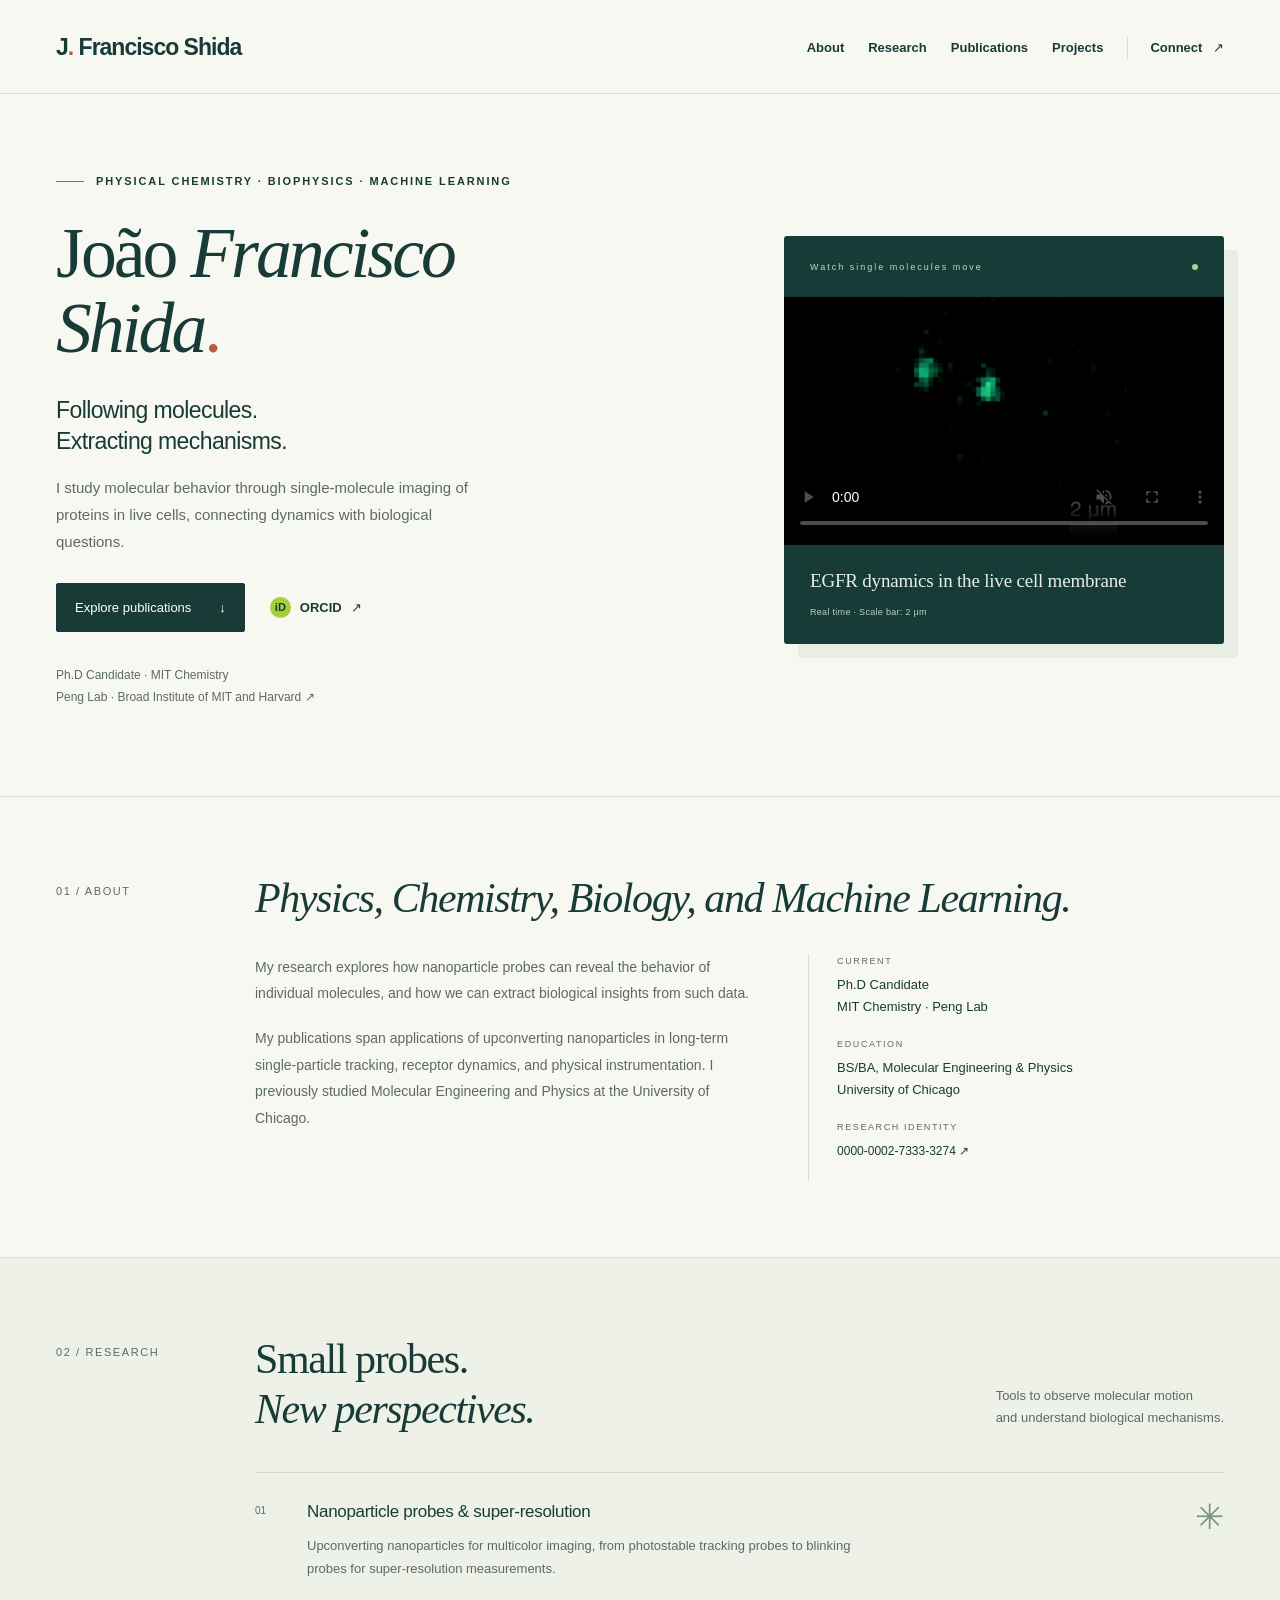
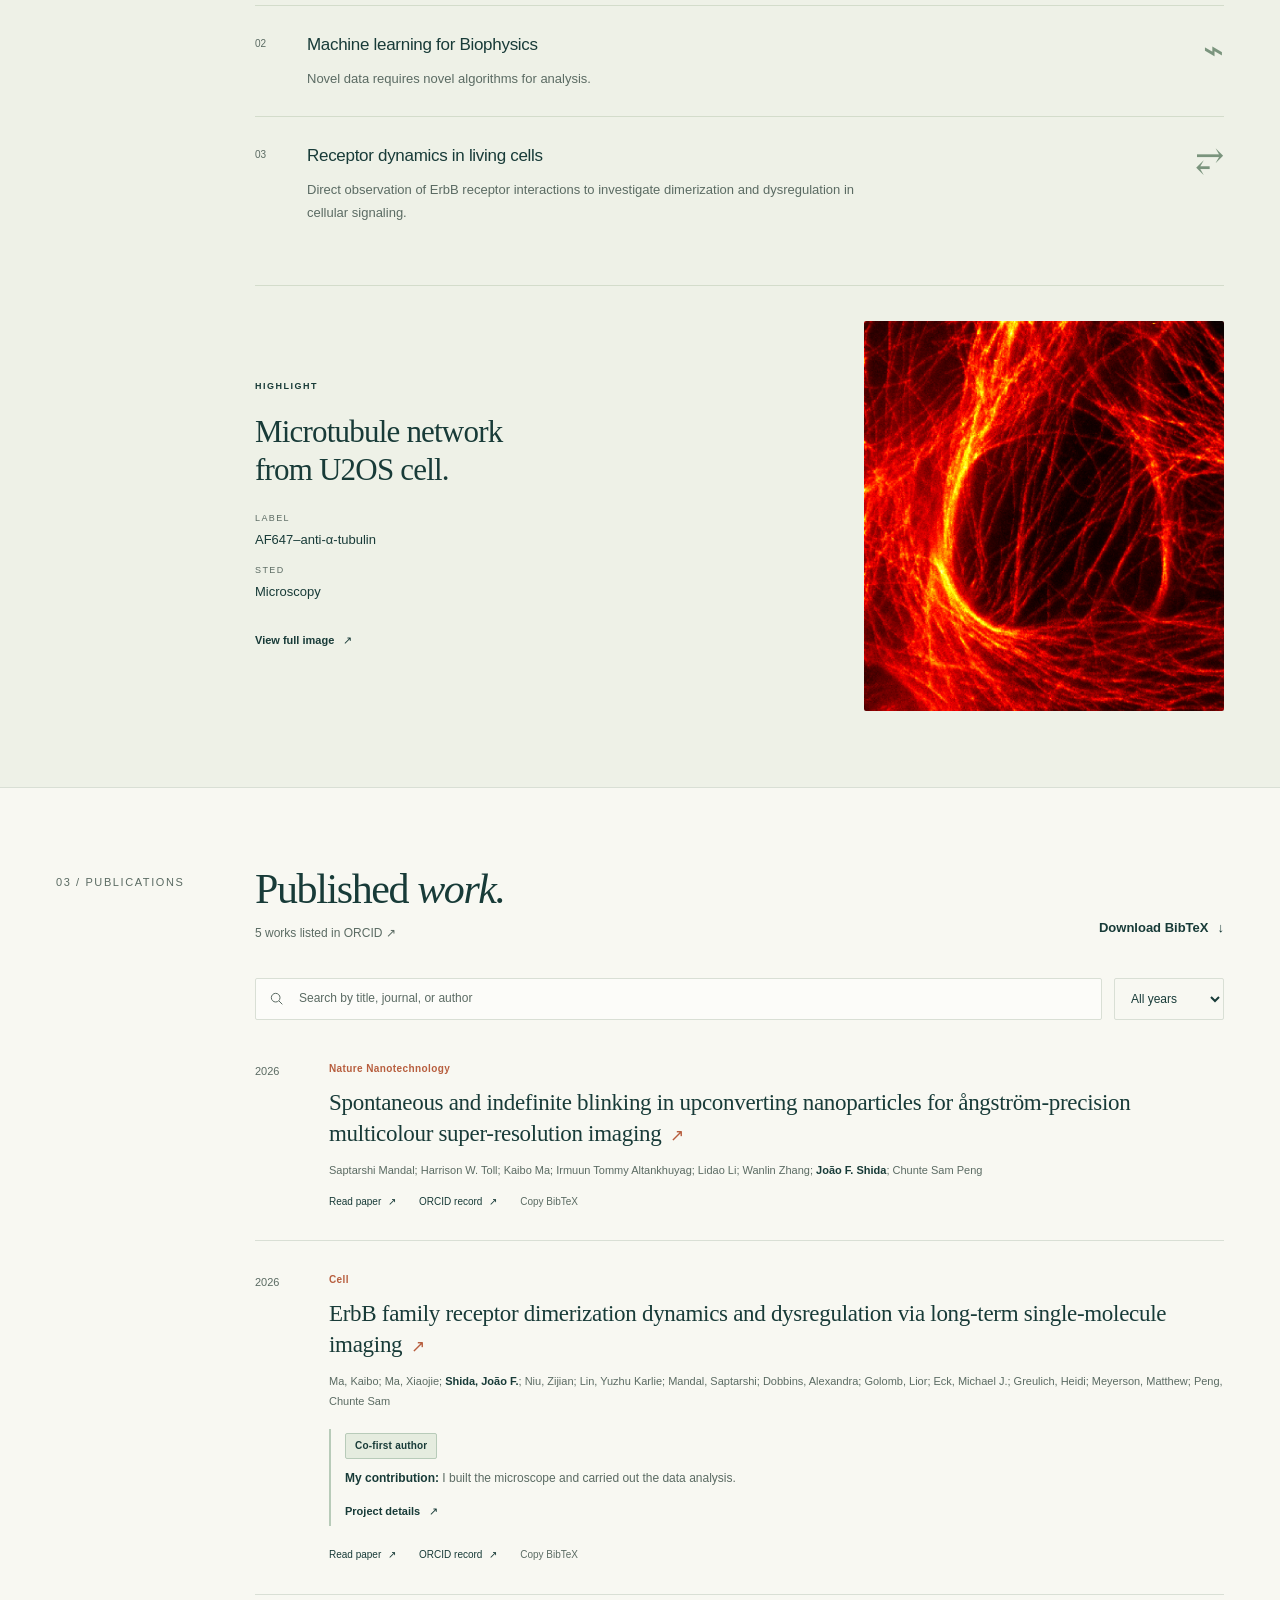
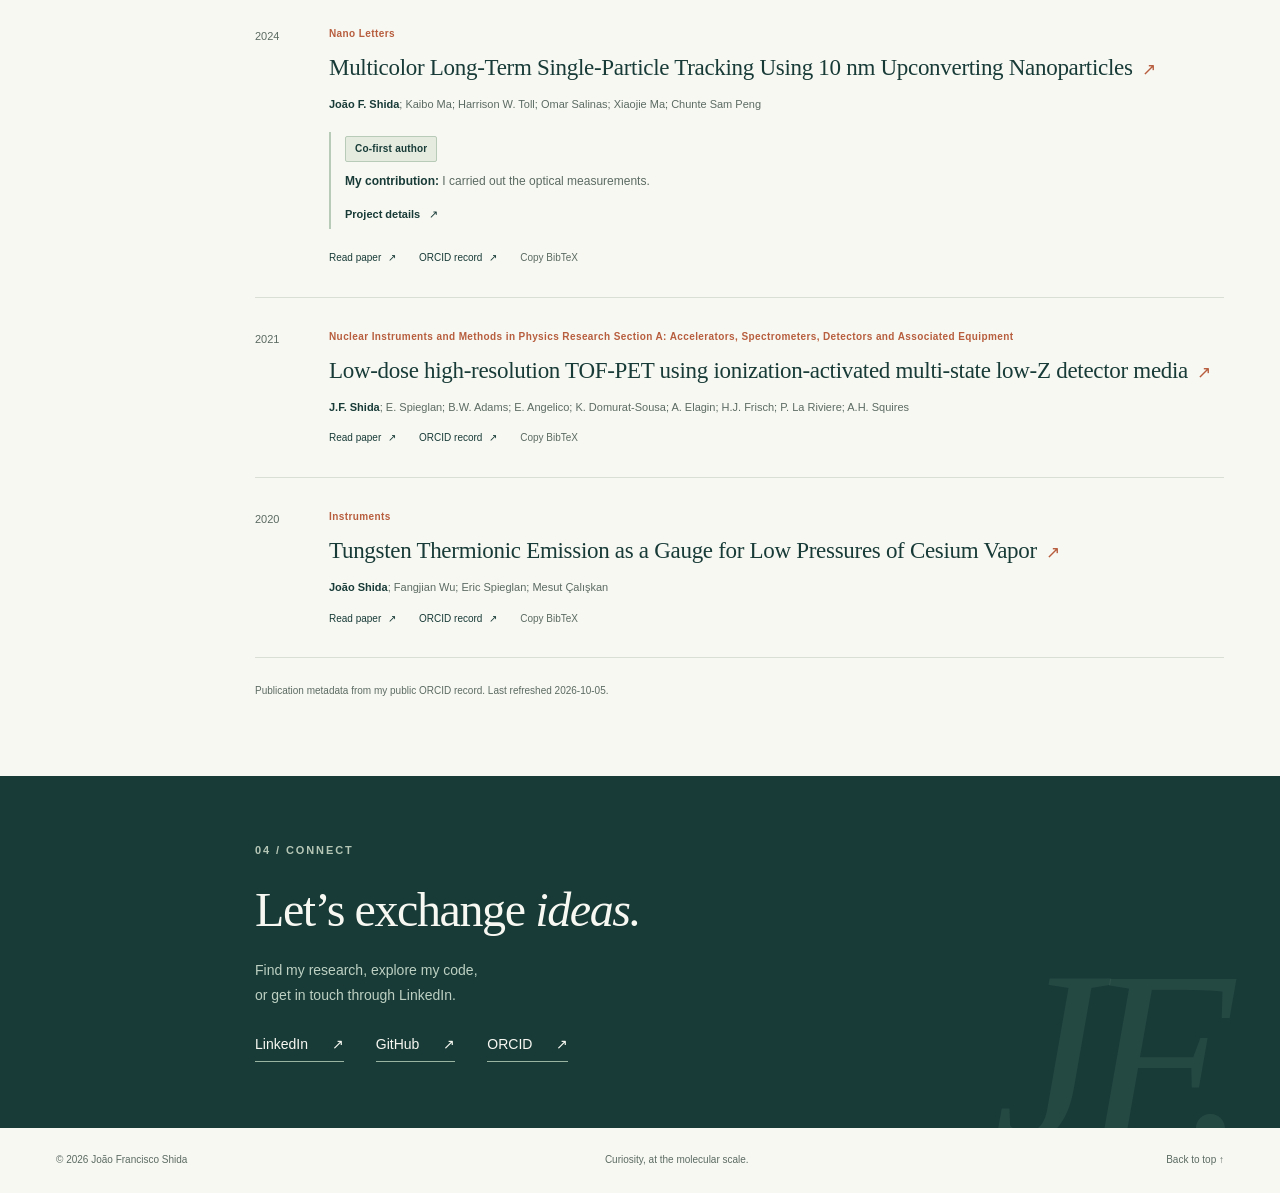
==== commit f470ad96: "Use more straightforward wording for research projects" ====
--- a/index.html
+++ b/index.html
@@ -84,7 +84,7 @@
           <div class="paper-year">2026</div>
           <div class="paper-body"><div class="paper-journal">Cell</div>
           <h3><a href="https://doi.org/10.1016/j.cell.2026.04.010">ErbB family receptor dimerization dynamics and dysregulation via long-term single-molecule imaging<span aria-hidden="true" class="paper-arrow">↗</span></a></h3>
-          <p class="authors">Ma, Kaibo; Ma, Xiaojie; <strong>Shida, João F.</strong>; Niu, Zijian; Lin, Yuzhu Karlie; Mandal, Saptarshi; Dobbins, Alexandra; Golomb, Lior; Eck, Michael J.; Greulich, Heidi; Meyerson, Matthew; Peng, Chunte Sam</p><div class="paper-contribution"><span class="role-badge">Co-first author</span><p><strong>My contribution:</strong> I was responsible for all data analysis and microscope construction.</p><a class="text-link" href="projects/erbb-dynamics/">Explore project <span aria-hidden="true">↗</span></a></div>
+          <p class="authors">Ma, Kaibo; Ma, Xiaojie; <strong>Shida, João F.</strong>; Niu, Zijian; Lin, Yuzhu Karlie; Mandal, Saptarshi; Dobbins, Alexandra; Golomb, Lior; Eck, Michael J.; Greulich, Heidi; Meyerson, Matthew; Peng, Chunte Sam</p><div class="paper-contribution"><span class="role-badge">Co-first author</span><p><strong>My contribution:</strong> I built the microscope and carried out the data analysis.</p><a class="text-link" href="projects/erbb-dynamics/">Project details <span aria-hidden="true">↗</span></a></div>
           <div class="paper-actions"><a href="https://doi.org/10.1016/j.cell.2026.04.010">Read paper <span aria-hidden="true">↗</span></a>
           <a href="https://orcid.org/0000-0002-7333-3274">ORCID record <span aria-hidden="true">↗</span></a>
           <button type="button" class="copy-citation" data-citation="@article{shida2026_2,
@@ -99,7 +99,7 @@
           <div class="paper-year">2024</div>
           <div class="paper-body"><div class="paper-journal">Nano Letters</div>
           <h3><a href="https://doi.org/10.1021/acs.nanolett.4c00207">Multicolor Long-Term Single-Particle Tracking Using 10 nm Upconverting Nanoparticles<span aria-hidden="true" class="paper-arrow">↗</span></a></h3>
-          <p class="authors"><strong>João F. Shida</strong>; Kaibo Ma; Harrison W. Toll; Omar Salinas; Xiaojie Ma; Chunte Sam Peng</p><div class="paper-contribution"><span class="role-badge">Co-first author</span><p><strong>My contribution:</strong> I was responsible for all optical measurements.</p><a class="text-link" href="projects/ucnp-optical-measurements/">Explore project <span aria-hidden="true">↗</span></a></div>
+          <p class="authors"><strong>João F. Shida</strong>; Kaibo Ma; Harrison W. Toll; Omar Salinas; Xiaojie Ma; Chunte Sam Peng</p><div class="paper-contribution"><span class="role-badge">Co-first author</span><p><strong>My contribution:</strong> I carried out the optical measurements.</p><a class="text-link" href="projects/ucnp-optical-measurements/">Project details <span aria-hidden="true">↗</span></a></div>
           <div class="paper-actions"><a href="https://doi.org/10.1021/acs.nanolett.4c00207">Read paper <span aria-hidden="true">↗</span></a>
           <a href="https://orcid.org/0000-0002-7333-3274">ORCID record <span aria-hidden="true">↗</span></a>
           <button type="button" class="copy-citation" data-citation="@article{shida2024_3,
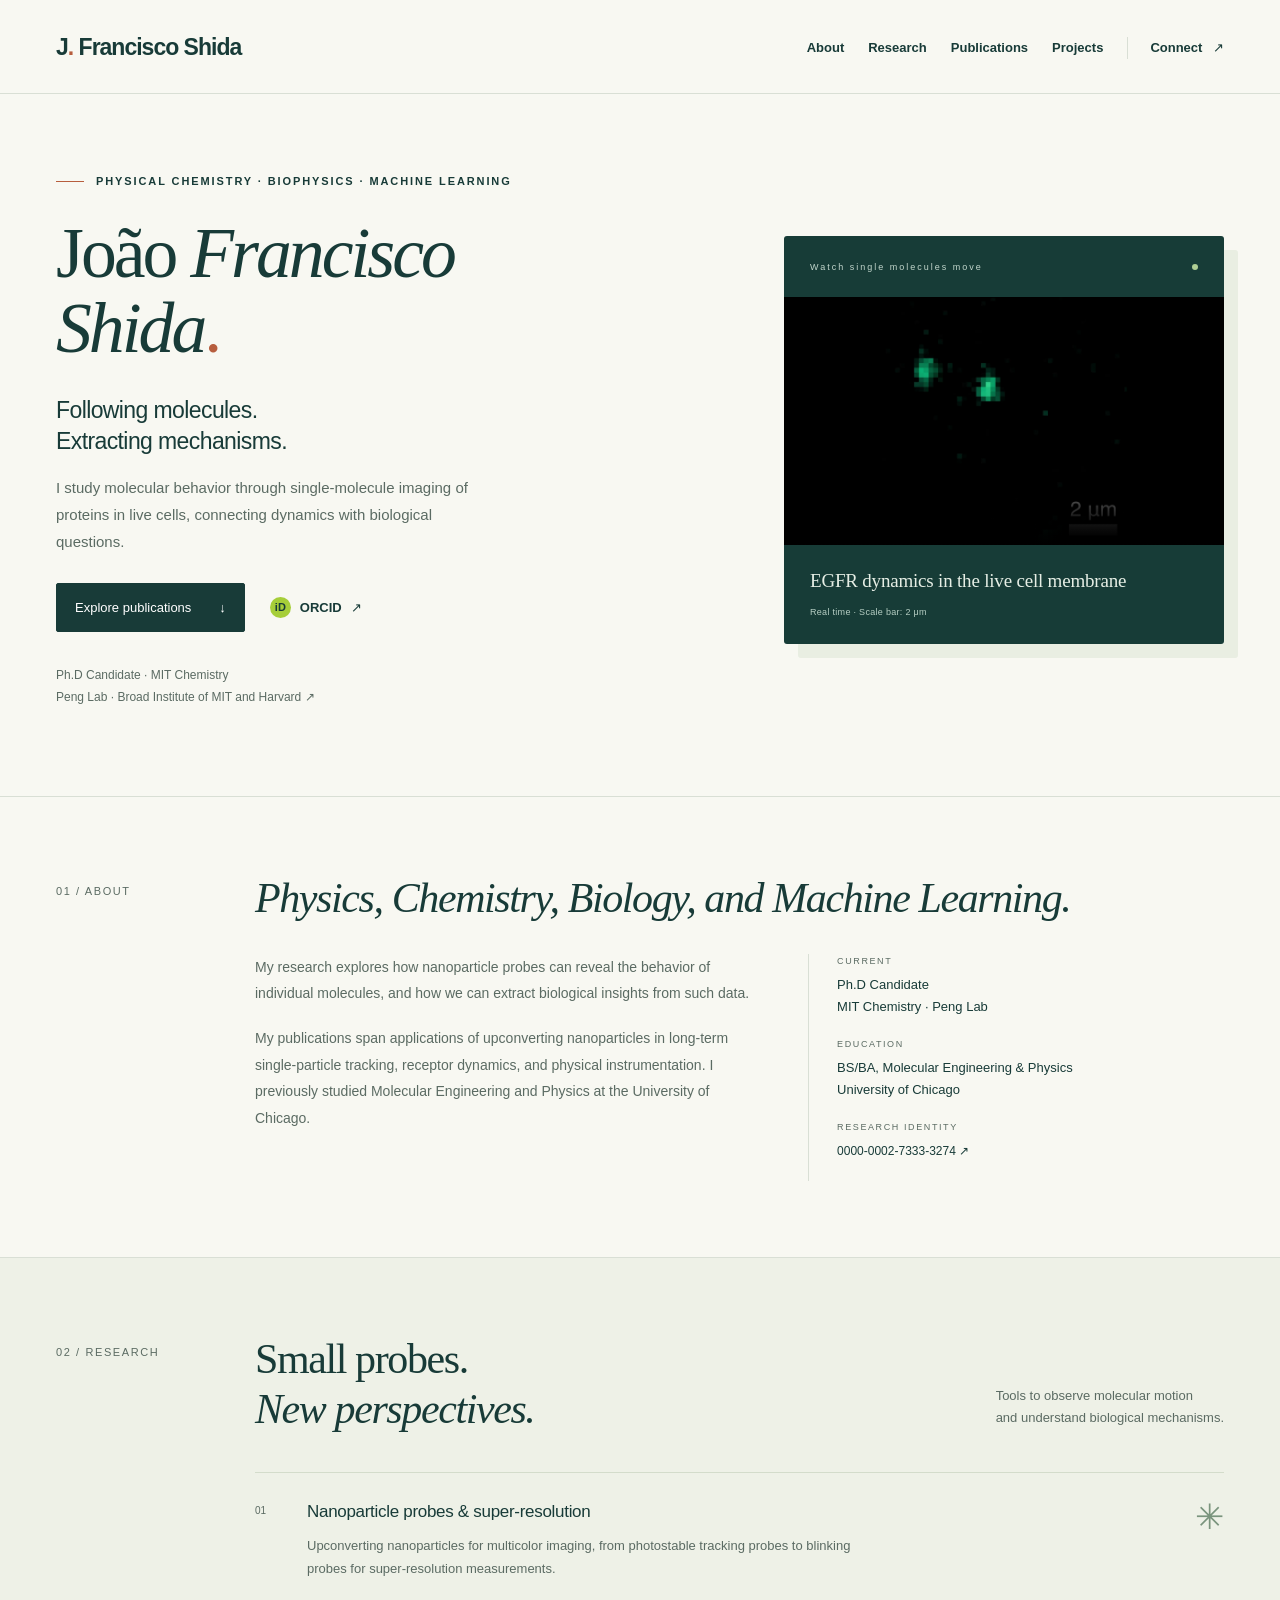
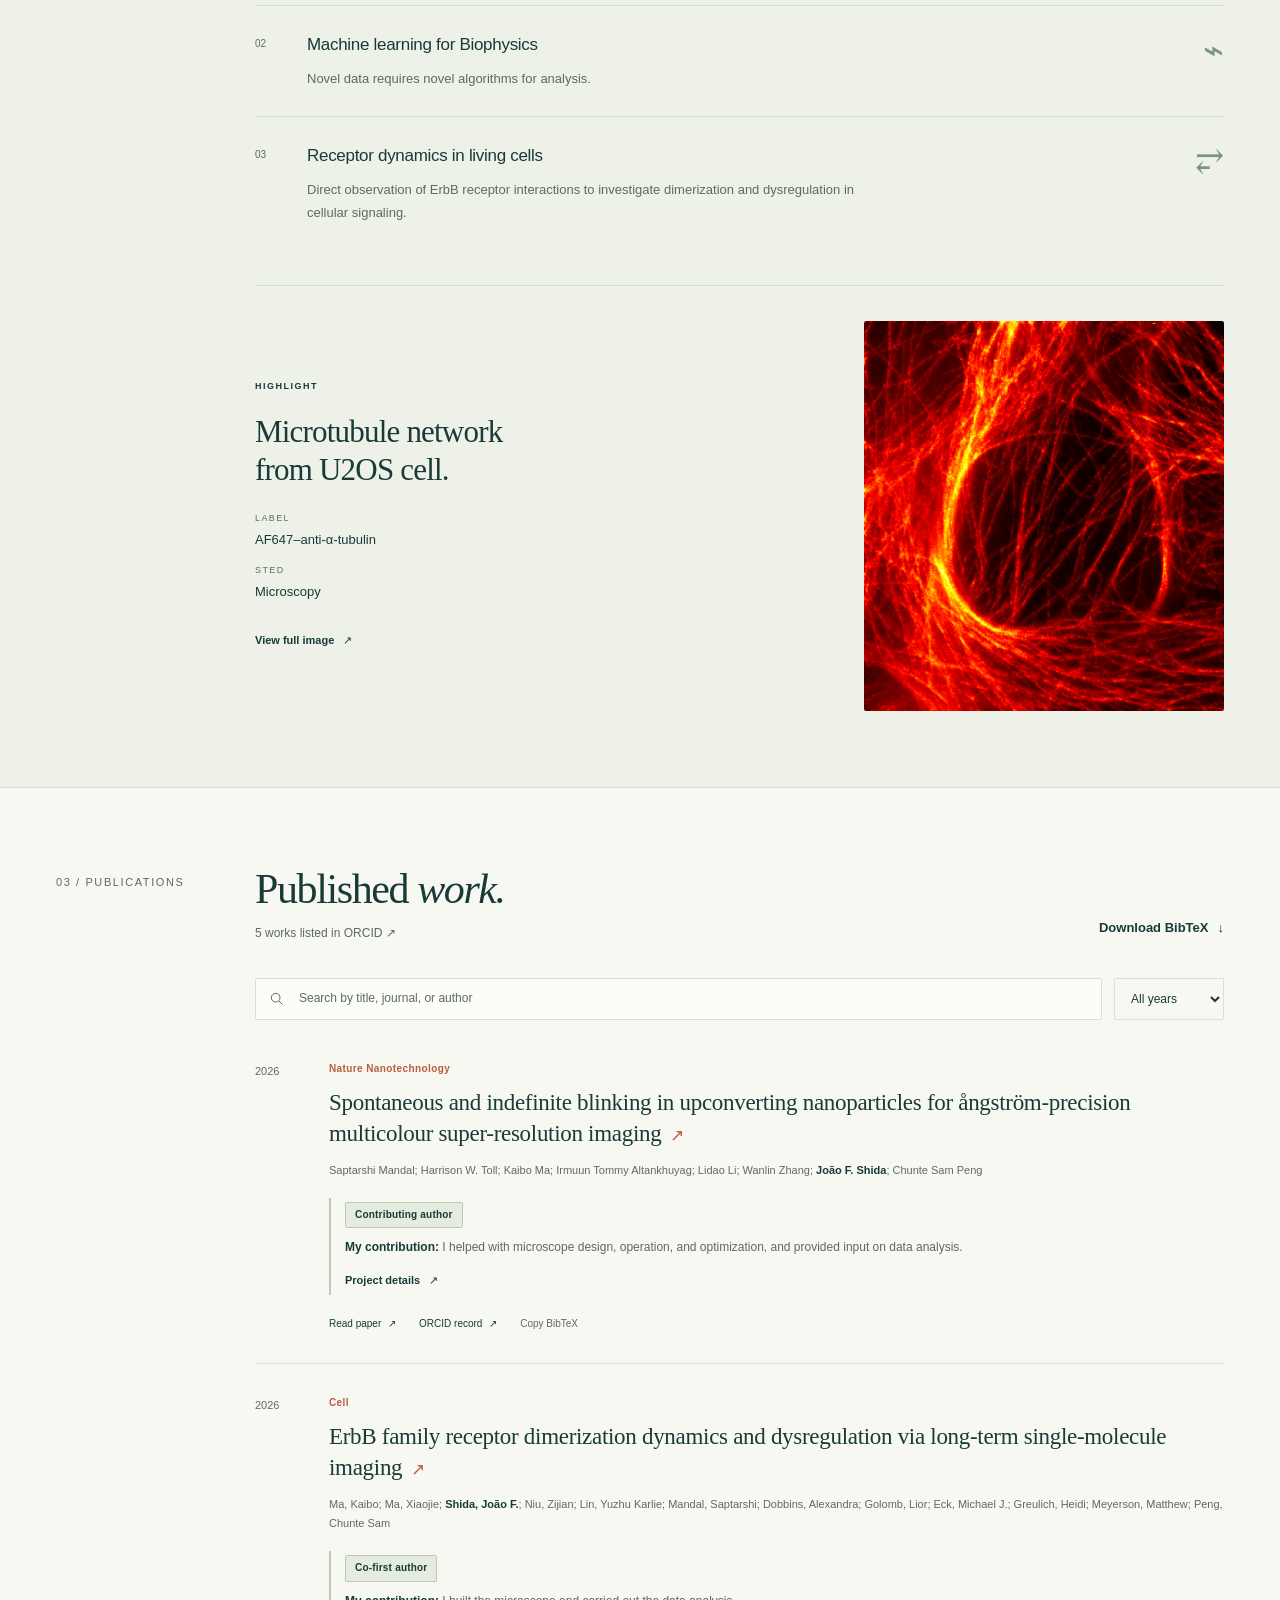
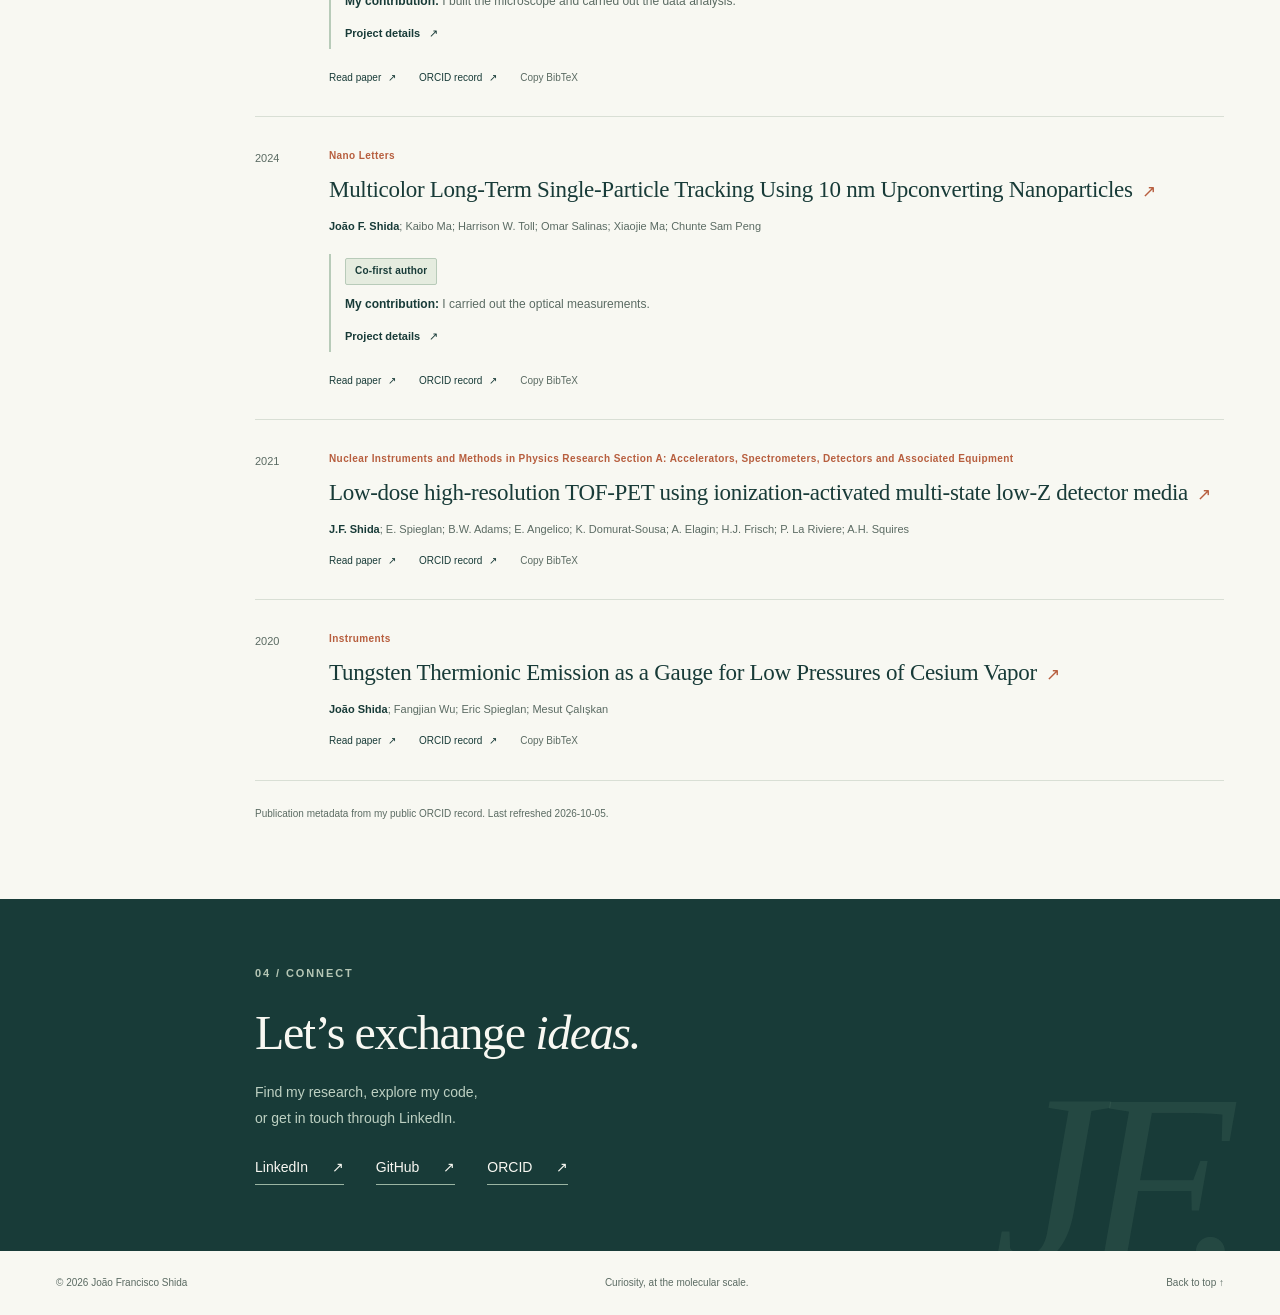
==== commit 3e2793a3: "Add project news coverage and spontaneous blinking contributions" ====
--- a/index.html
+++ b/index.html
@@ -12,14 +12,14 @@
   <meta property="og:url" content="https://jfshida.github.io/">
   <link rel="canonical" href="https://jfshida.github.io/">
   <link rel="icon" href="assets/favicon.svg" type="image/svg+xml">
-  <link rel="stylesheet" href="styles.css?v=4">
+  <link rel="stylesheet" href="styles.css?v=5">
   <script src="script.js?v=3" defer></script>
 </head>
 <body>
   <a class="skip-link" href="#main">Skip to content</a>
   <header class="site-header">
     <a class="wordmark" href="#main" aria-label="João Francisco Shida, home">J<span class="wordmark-dot">.</span> Francisco Shida</a>
-    <nav aria-label="Main navigation"><a href="#about">About</a><a href="#research">Research</a><a href="#publications">Publications</a><a href="projects/">Projects</a><a href="#connect" class="nav-connect">Connect <span aria-hidden="true">↗</span></a></nav>
+    <nav aria-label="Main navigation"><a href="#about">About</a><a href="#research">Research</a><a href="#publications">Publications</a><a href="projects/index.html">Projects</a><a href="#connect" class="nav-connect">Connect <span aria-hidden="true">↗</span></a></nav>
   </header>
   <main id="main">
     <section class="hero" aria-labelledby="hero-title">
@@ -69,7 +69,7 @@
           <div class="paper-year">2026</div>
           <div class="paper-body"><div class="paper-journal">Nature Nanotechnology</div>
           <h3><a href="https://doi.org/10.1038/s41565-026-02233-x">Spontaneous and indefinite blinking in upconverting nanoparticles for ångström-precision multicolour super-resolution imaging<span aria-hidden="true" class="paper-arrow">↗</span></a></h3>
-          <p class="authors">Saptarshi Mandal; Harrison W. Toll; Kaibo Ma; Irmuun Tommy Altankhuyag; Lidao Li; Wanlin Zhang; <strong>João F. Shida</strong>; Chunte Sam Peng</p>
+          <p class="authors">Saptarshi Mandal; Harrison W. Toll; Kaibo Ma; Irmuun Tommy Altankhuyag; Lidao Li; Wanlin Zhang; <strong>João F. Shida</strong>; Chunte Sam Peng</p><div class="paper-contribution"><span class="role-badge">Contributing author</span><p><strong>My contribution:</strong> I helped with microscope design, operation, and optimization, and provided input on data analysis.</p><a class="text-link" href="projects/spontaneous-blinking/index.html">Project details <span aria-hidden="true">↗</span></a></div>
           <div class="paper-actions"><a href="https://doi.org/10.1038/s41565-026-02233-x">Read paper <span aria-hidden="true">↗</span></a>
           <a href="https://orcid.org/0000-0002-7333-3274">ORCID record <span aria-hidden="true">↗</span></a>
           <button type="button" class="copy-citation" data-citation="@article{shida2026_1,
@@ -84,7 +84,7 @@
           <div class="paper-year">2026</div>
           <div class="paper-body"><div class="paper-journal">Cell</div>
           <h3><a href="https://doi.org/10.1016/j.cell.2026.04.010">ErbB family receptor dimerization dynamics and dysregulation via long-term single-molecule imaging<span aria-hidden="true" class="paper-arrow">↗</span></a></h3>
-          <p class="authors">Ma, Kaibo; Ma, Xiaojie; <strong>Shida, João F.</strong>; Niu, Zijian; Lin, Yuzhu Karlie; Mandal, Saptarshi; Dobbins, Alexandra; Golomb, Lior; Eck, Michael J.; Greulich, Heidi; Meyerson, Matthew; Peng, Chunte Sam</p><div class="paper-contribution"><span class="role-badge">Co-first author</span><p><strong>My contribution:</strong> I built the microscope and carried out the data analysis.</p><a class="text-link" href="projects/erbb-dynamics/">Project details <span aria-hidden="true">↗</span></a></div>
+          <p class="authors">Ma, Kaibo; Ma, Xiaojie; <strong>Shida, João F.</strong>; Niu, Zijian; Lin, Yuzhu Karlie; Mandal, Saptarshi; Dobbins, Alexandra; Golomb, Lior; Eck, Michael J.; Greulich, Heidi; Meyerson, Matthew; Peng, Chunte Sam</p><div class="paper-contribution"><span class="role-badge">Co-first author</span><p><strong>My contribution:</strong> I built the microscope and carried out the data analysis.</p><a class="text-link" href="projects/erbb-dynamics/index.html">Project details <span aria-hidden="true">↗</span></a></div>
           <div class="paper-actions"><a href="https://doi.org/10.1016/j.cell.2026.04.010">Read paper <span aria-hidden="true">↗</span></a>
           <a href="https://orcid.org/0000-0002-7333-3274">ORCID record <span aria-hidden="true">↗</span></a>
           <button type="button" class="copy-citation" data-citation="@article{shida2026_2,
@@ -99,7 +99,7 @@
           <div class="paper-year">2024</div>
           <div class="paper-body"><div class="paper-journal">Nano Letters</div>
           <h3><a href="https://doi.org/10.1021/acs.nanolett.4c00207">Multicolor Long-Term Single-Particle Tracking Using 10 nm Upconverting Nanoparticles<span aria-hidden="true" class="paper-arrow">↗</span></a></h3>
-          <p class="authors"><strong>João F. Shida</strong>; Kaibo Ma; Harrison W. Toll; Omar Salinas; Xiaojie Ma; Chunte Sam Peng</p><div class="paper-contribution"><span class="role-badge">Co-first author</span><p><strong>My contribution:</strong> I carried out the optical measurements.</p><a class="text-link" href="projects/ucnp-optical-measurements/">Project details <span aria-hidden="true">↗</span></a></div>
+          <p class="authors"><strong>João F. Shida</strong>; Kaibo Ma; Harrison W. Toll; Omar Salinas; Xiaojie Ma; Chunte Sam Peng</p><div class="paper-contribution"><span class="role-badge">Co-first author</span><p><strong>My contribution:</strong> I carried out the optical measurements.</p><a class="text-link" href="projects/ucnp-optical-measurements/index.html">Project details <span aria-hidden="true">↗</span></a></div>
           <div class="paper-actions"><a href="https://doi.org/10.1021/acs.nanolett.4c00207">Read paper <span aria-hidden="true">↗</span></a>
           <a href="https://orcid.org/0000-0002-7333-3274">ORCID record <span aria-hidden="true">↗</span></a>
           <button type="button" class="copy-citation" data-citation="@article{shida2024_3,
--- a/styles.css
+++ b/styles.css
@@ -1,6 +1,7 @@
 :root{--paper:#f8f8f2;--ink:#183b38;--muted:#5b6b63;--line:#d9dfd5;--accent:#b75e3e;--sage:#eef1e7;--serif:Georgia,'Times New Roman',serif;--sans:Inter,'Segoe UI',Arial,sans-serif}
 
 /* Research projects and paper-specific contributions. */
+.news-list{list-style:none;padding:0;margin:30px 0 0}.news-list li{border-top:1px solid var(--line)}.news-list li:last-child{border-bottom:1px solid var(--line)}.news-list a{display:grid;grid-template-columns:140px minmax(0,1fr) 18px;gap:20px;align-items:baseline;padding:20px 0;text-decoration:none}.news-source{font-size:11px;color:var(--muted);line-height:1.7}.news-title{font-size:15px;line-height:1.7;overflow-wrap:anywhere}.news-list a:hover .news-title{text-decoration:underline}.news-list a>span:last-child{font-size:14px;color:var(--accent);text-align:right}@media(max-width:700px){.news-list a{grid-template-columns:minmax(0,1fr) 18px;gap:7px 15px;padding:18px 0}.news-source{grid-column:1/-1}.news-title{font-size:14px}}
 .project-intro{max-width:660px;font-size:17px;line-height:1.8;color:var(--muted);margin-bottom:40px}
 .project-directory{margin:55px 0 35px;border-bottom:1px solid var(--line)}
 .project-entry{display:grid;grid-template-columns:minmax(160px,1fr) minmax(0,3fr);gap:45px;padding:46px 0;border-top:1px solid var(--line)}
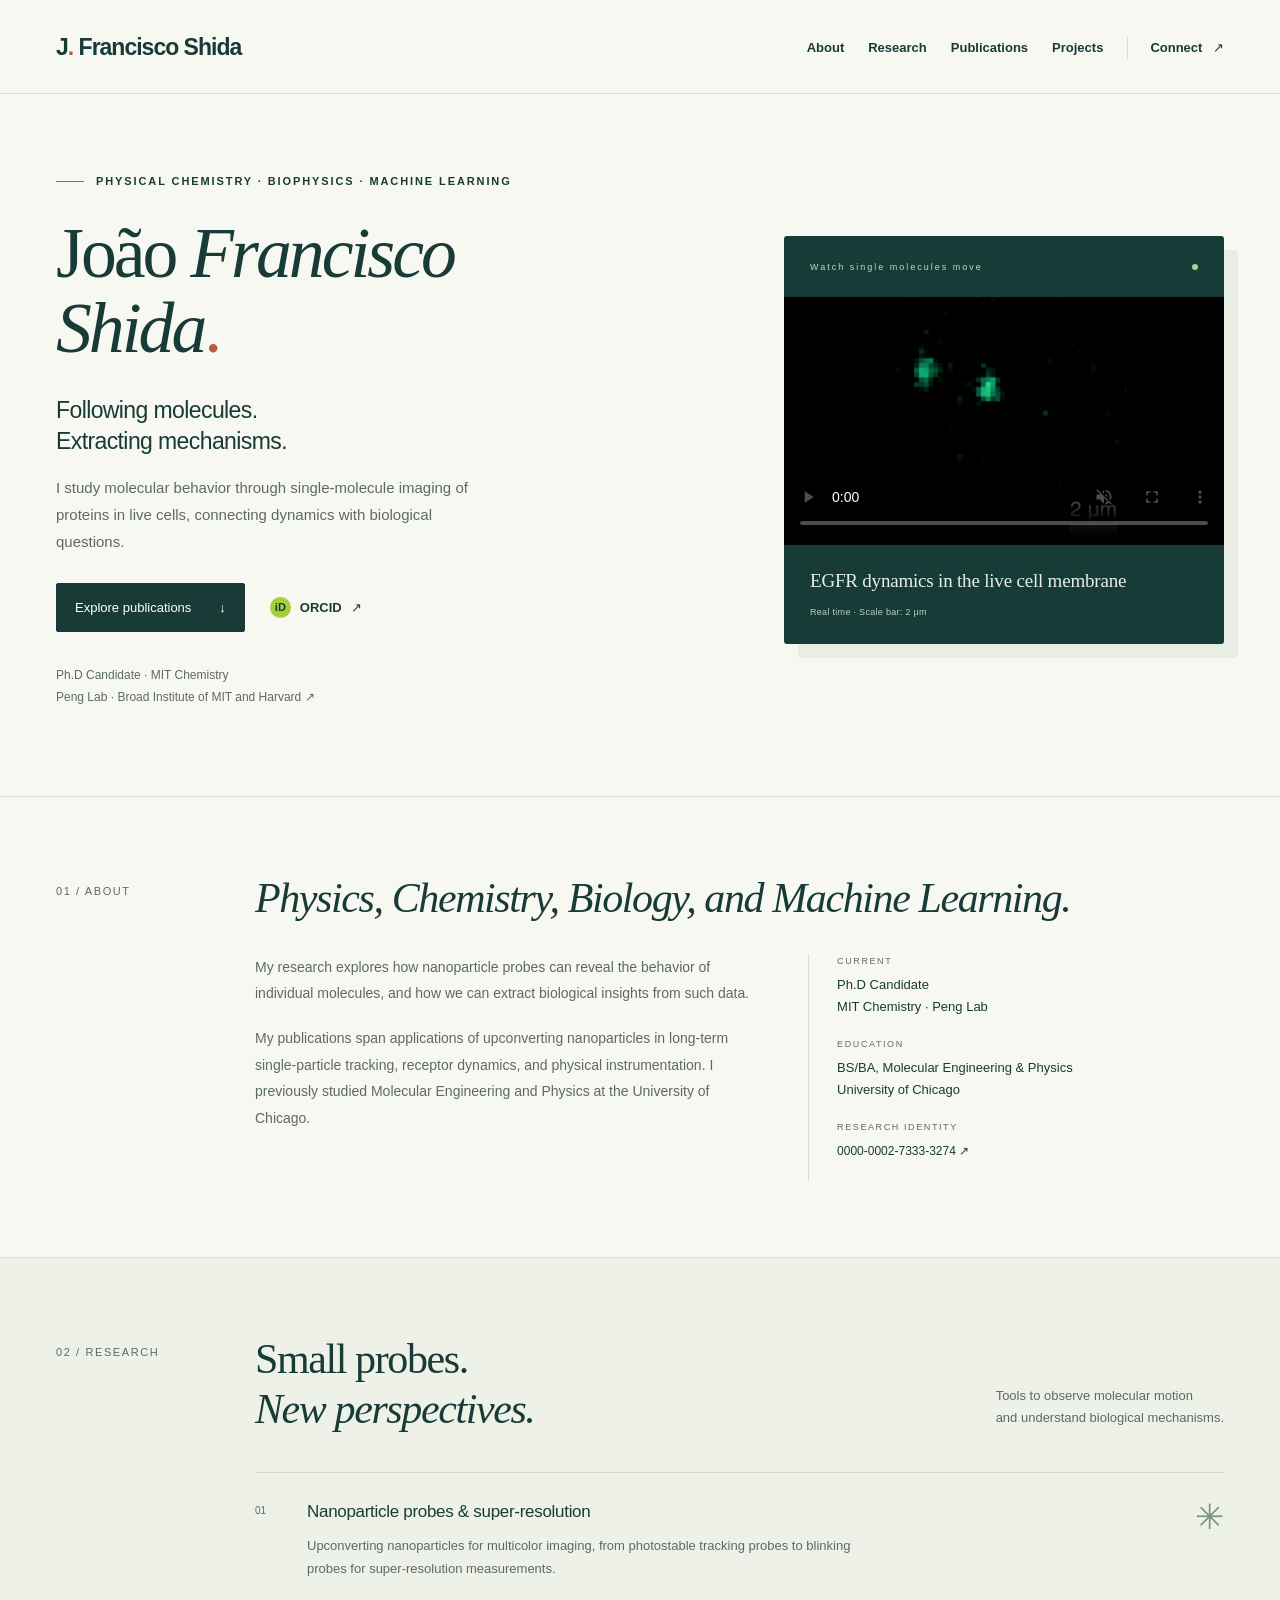
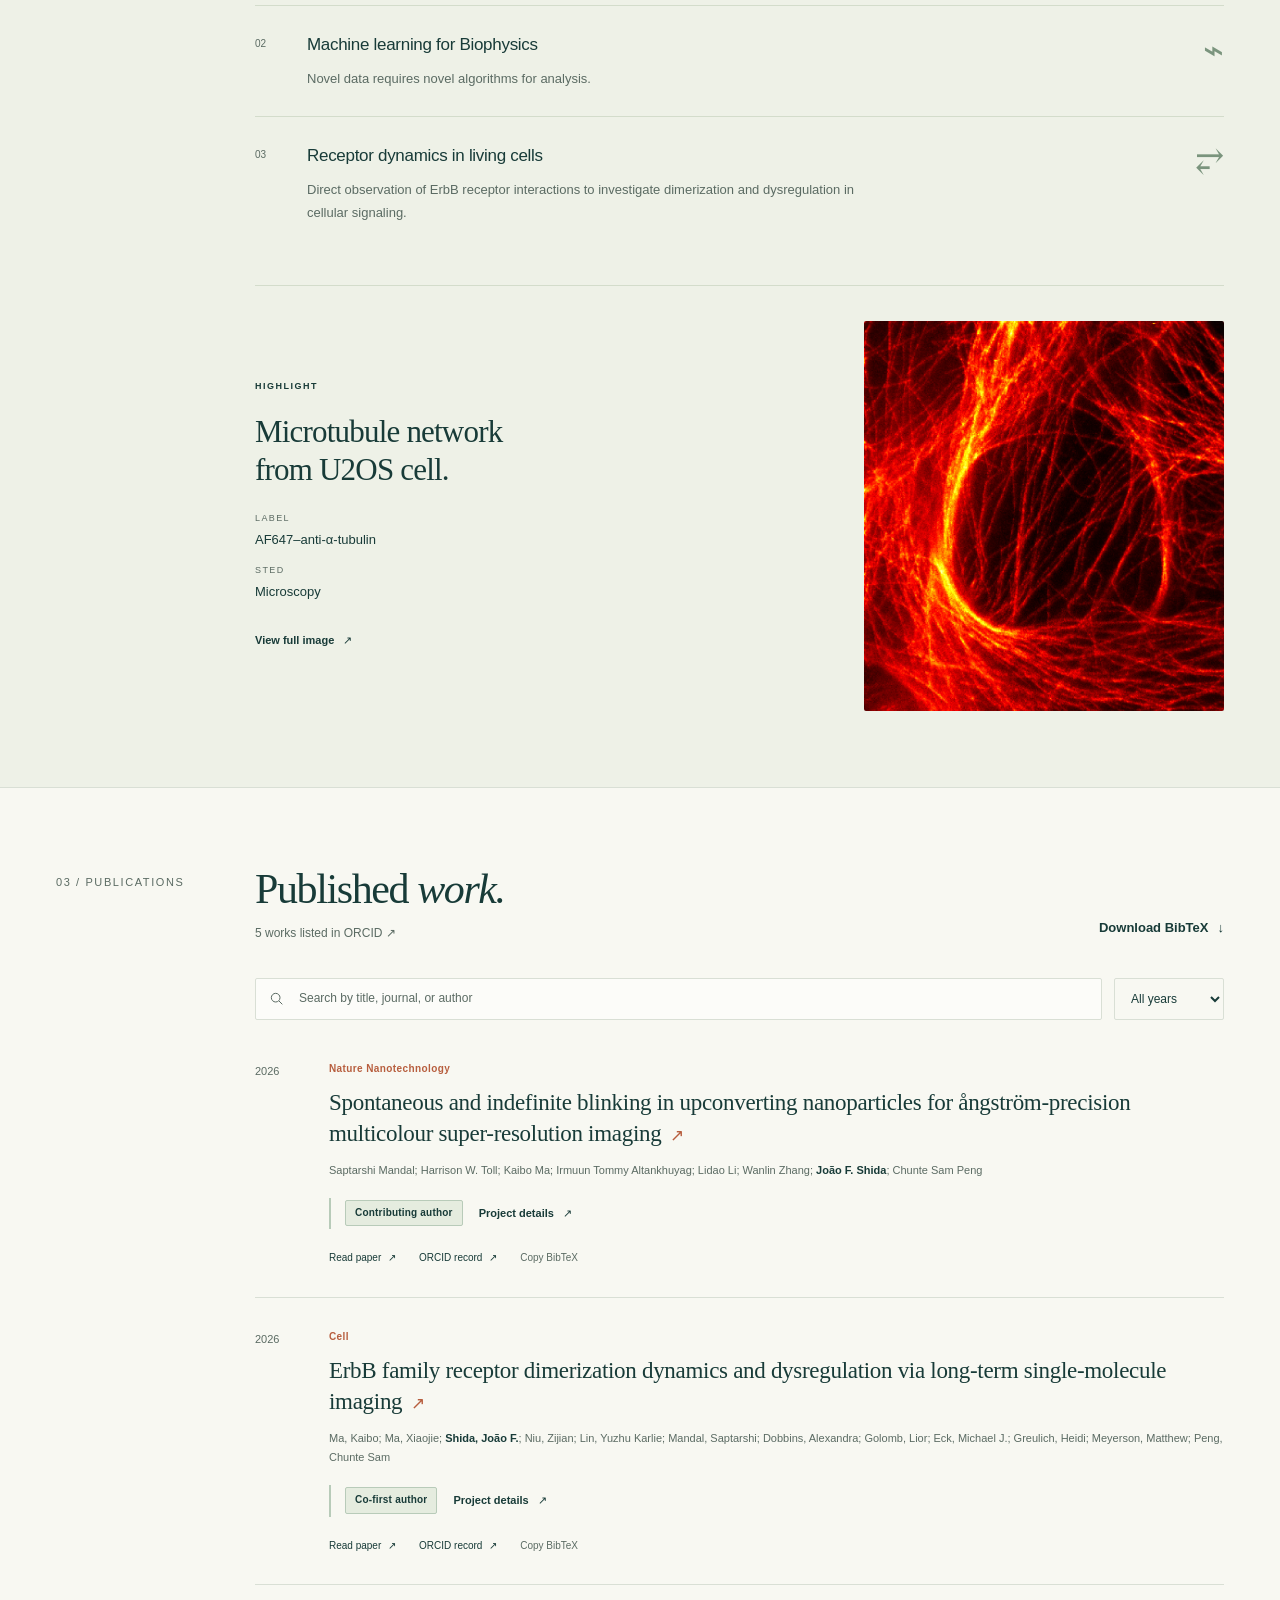
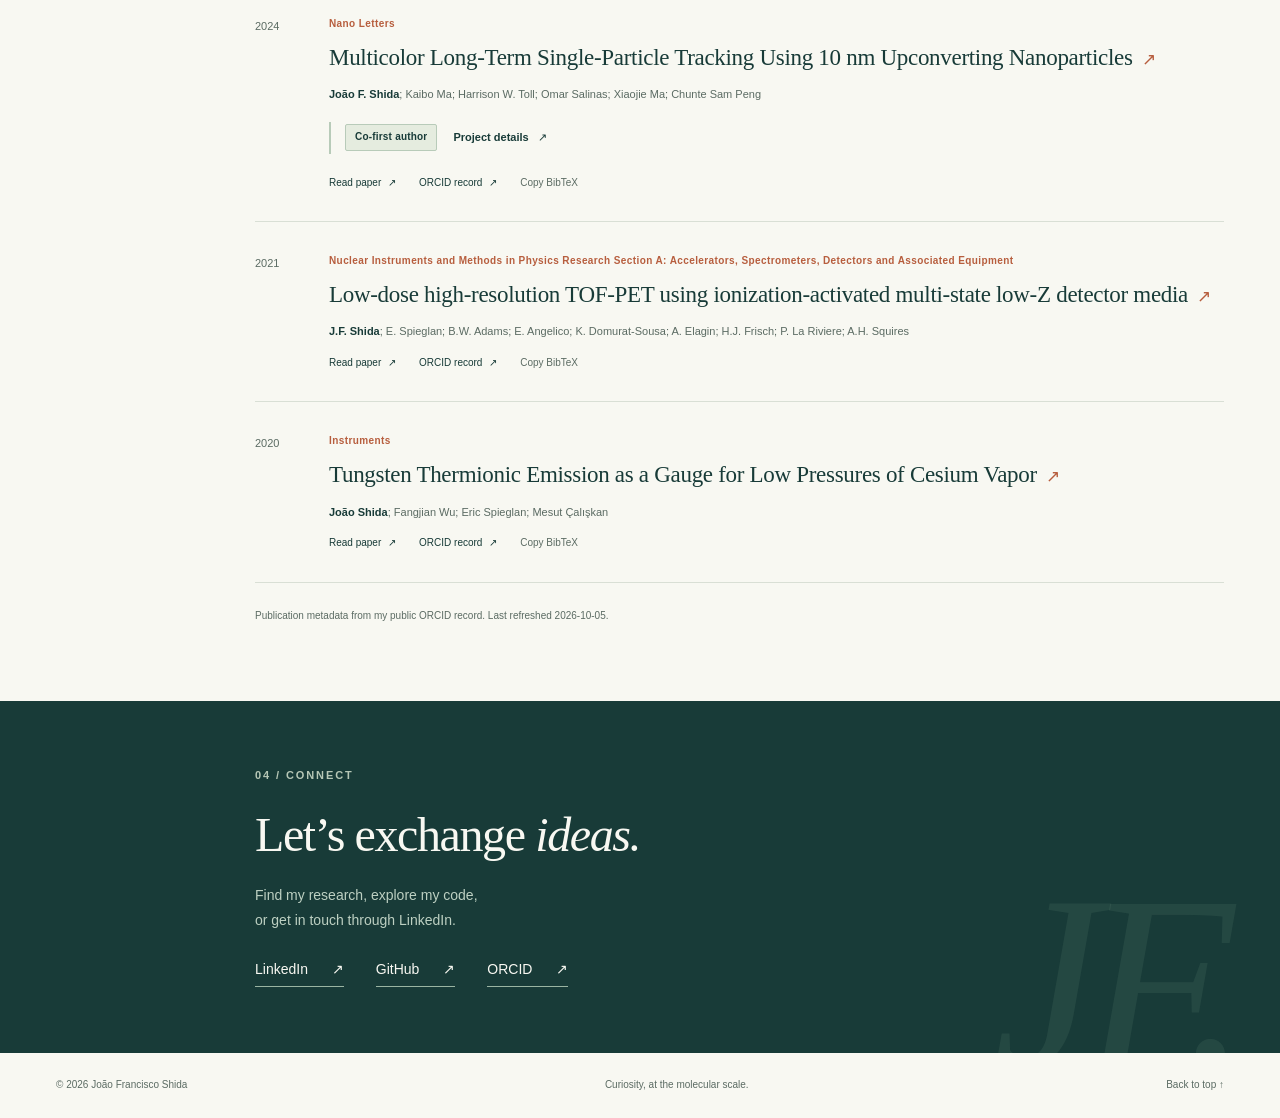
==== commit a9749a5f: "Remove personal contribution sections and publication notes" ====
--- a/index.html
+++ b/index.html
@@ -12,7 +12,7 @@
   <meta property="og:url" content="https://jfshida.github.io/">
   <link rel="canonical" href="https://jfshida.github.io/">
   <link rel="icon" href="assets/favicon.svg" type="image/svg+xml">
-  <link rel="stylesheet" href="styles.css?v=5">
+  <link rel="stylesheet" href="styles.css?v=6">
   <script src="script.js?v=3" defer></script>
 </head>
 <body>
@@ -69,7 +69,7 @@
           <div class="paper-year">2026</div>
           <div class="paper-body"><div class="paper-journal">Nature Nanotechnology</div>
           <h3><a href="https://doi.org/10.1038/s41565-026-02233-x">Spontaneous and indefinite blinking in upconverting nanoparticles for ångström-precision multicolour super-resolution imaging<span aria-hidden="true" class="paper-arrow">↗</span></a></h3>
-          <p class="authors">Saptarshi Mandal; Harrison W. Toll; Kaibo Ma; Irmuun Tommy Altankhuyag; Lidao Li; Wanlin Zhang; <strong>João F. Shida</strong>; Chunte Sam Peng</p><div class="paper-contribution"><span class="role-badge">Contributing author</span><p><strong>My contribution:</strong> I helped with microscope design, operation, and optimization, and provided input on data analysis.</p><a class="text-link" href="projects/spontaneous-blinking/index.html">Project details <span aria-hidden="true">↗</span></a></div>
+          <p class="authors">Saptarshi Mandal; Harrison W. Toll; Kaibo Ma; Irmuun Tommy Altankhuyag; Lidao Li; Wanlin Zhang; <strong>João F. Shida</strong>; Chunte Sam Peng</p><div class="paper-contribution"><span class="role-badge">Contributing author</span><a class="text-link" href="projects/spontaneous-blinking/index.html">Project details <span aria-hidden="true">↗</span></a></div>
           <div class="paper-actions"><a href="https://doi.org/10.1038/s41565-026-02233-x">Read paper <span aria-hidden="true">↗</span></a>
           <a href="https://orcid.org/0000-0002-7333-3274">ORCID record <span aria-hidden="true">↗</span></a>
           <button type="button" class="copy-citation" data-citation="@article{shida2026_1,
@@ -84,7 +84,7 @@
           <div class="paper-year">2026</div>
           <div class="paper-body"><div class="paper-journal">Cell</div>
           <h3><a href="https://doi.org/10.1016/j.cell.2026.04.010">ErbB family receptor dimerization dynamics and dysregulation via long-term single-molecule imaging<span aria-hidden="true" class="paper-arrow">↗</span></a></h3>
-          <p class="authors">Ma, Kaibo; Ma, Xiaojie; <strong>Shida, João F.</strong>; Niu, Zijian; Lin, Yuzhu Karlie; Mandal, Saptarshi; Dobbins, Alexandra; Golomb, Lior; Eck, Michael J.; Greulich, Heidi; Meyerson, Matthew; Peng, Chunte Sam</p><div class="paper-contribution"><span class="role-badge">Co-first author</span><p><strong>My contribution:</strong> I built the microscope and carried out the data analysis.</p><a class="text-link" href="projects/erbb-dynamics/index.html">Project details <span aria-hidden="true">↗</span></a></div>
+          <p class="authors">Ma, Kaibo; Ma, Xiaojie; <strong>Shida, João F.</strong>; Niu, Zijian; Lin, Yuzhu Karlie; Mandal, Saptarshi; Dobbins, Alexandra; Golomb, Lior; Eck, Michael J.; Greulich, Heidi; Meyerson, Matthew; Peng, Chunte Sam</p><div class="paper-contribution"><span class="role-badge">Co-first author</span><a class="text-link" href="projects/erbb-dynamics/index.html">Project details <span aria-hidden="true">↗</span></a></div>
           <div class="paper-actions"><a href="https://doi.org/10.1016/j.cell.2026.04.010">Read paper <span aria-hidden="true">↗</span></a>
           <a href="https://orcid.org/0000-0002-7333-3274">ORCID record <span aria-hidden="true">↗</span></a>
           <button type="button" class="copy-citation" data-citation="@article{shida2026_2,
@@ -99,7 +99,7 @@
           <div class="paper-year">2024</div>
           <div class="paper-body"><div class="paper-journal">Nano Letters</div>
           <h3><a href="https://doi.org/10.1021/acs.nanolett.4c00207">Multicolor Long-Term Single-Particle Tracking Using 10 nm Upconverting Nanoparticles<span aria-hidden="true" class="paper-arrow">↗</span></a></h3>
-          <p class="authors"><strong>João F. Shida</strong>; Kaibo Ma; Harrison W. Toll; Omar Salinas; Xiaojie Ma; Chunte Sam Peng</p><div class="paper-contribution"><span class="role-badge">Co-first author</span><p><strong>My contribution:</strong> I carried out the optical measurements.</p><a class="text-link" href="projects/ucnp-optical-measurements/index.html">Project details <span aria-hidden="true">↗</span></a></div>
+          <p class="authors"><strong>João F. Shida</strong>; Kaibo Ma; Harrison W. Toll; Omar Salinas; Xiaojie Ma; Chunte Sam Peng</p><div class="paper-contribution"><span class="role-badge">Co-first author</span><a class="text-link" href="projects/ucnp-optical-measurements/index.html">Project details <span aria-hidden="true">↗</span></a></div>
           <div class="paper-actions"><a href="https://doi.org/10.1021/acs.nanolett.4c00207">Read paper <span aria-hidden="true">↗</span></a>
           <a href="https://orcid.org/0000-0002-7333-3274">ORCID record <span aria-hidden="true">↗</span></a>
           <button type="button" class="copy-citation" data-citation="@article{shida2024_3,
--- a/styles.css
+++ b/styles.css
@@ -22,7 +22,7 @@
 .metric-note{font-size:10px;color:var(--muted);margin:20px 0 0}.case-columns{display:grid;grid-template-columns:repeat(2,minmax(0,1fr));gap:55px}.case-columns>div,.case-columns>article{min-width:0}.case-number{display:block;font-size:10px;color:var(--accent);letter-spacing:1px;margin-bottom:14px}.case-method-note{font-size:11px!important;margin:10px 0 0}
 .measurement-list{margin-top:35px}.measurement-list article{display:grid;grid-template-columns:32px minmax(0,1fr) 105px;gap:22px;padding:25px 0;border-top:1px solid var(--line);align-items:start}.measurement-list .case-number{margin-top:5px}.measurement-list h3{margin-bottom:8px}.measurement-list p{margin-bottom:0}.measurement-list .text-link{font-size:11px;margin-top:5px;justify-self:end}
 .case-publication{background:var(--sage);padding:36px;margin-top:45px}.case-publication .eyebrow{font-size:10px;margin-bottom:20px}.case-publication h2{font-size:29px;line-height:1.35;margin-bottom:16px;letter-spacing:-.7px}.case-publication>p:not(.eyebrow){font-size:12px;color:var(--muted);margin-bottom:25px}.case-links{display:flex;flex-wrap:wrap;gap:20px;align-items:center}.case-links .text-link{font-size:11px}.case-next{padding-top:30px}.case-next .text-link{line-height:1.6}
-.paper-contribution{border-left:2px solid #b8cbb9;padding:2px 0 3px 14px;margin:17px 0 21px}.paper-contribution p{font-size:12px;color:var(--muted);line-height:1.8;margin:9px 0 7px}.paper-contribution strong{color:var(--ink);font-weight:550}.paper-contribution .text-link{font-size:11px}
+.paper-contribution{display:flex;align-items:center;flex-wrap:wrap;gap:16px;border-left:2px solid #b8cbb9;padding:2px 0 3px 14px;margin:17px 0 21px}.paper-contribution p{font-size:12px;color:var(--muted);line-height:1.8;margin:9px 0 7px}.paper-contribution strong{color:var(--ink);font-weight:550}.paper-contribution .text-link{font-size:11px}
 @media(max-width:1000px){.case-main{padding:35px 32px 55px}.case-overview,.case-columns{gap:32px}.project-entry{gap:28px;grid-template-columns:minmax(150px,1fr) minmax(0,3fr)}.projects-main{padding-left:32px;padding-right:32px}}
 @media(max-width:700px){.project-intro{font-size:15px;margin-bottom:30px}.project-directory{margin-top:35px}.project-entry{grid-template-columns:1fr;gap:22px;padding:32px 0}.project-entry-meta{display:flex;align-items:center;flex-wrap:wrap;gap:15px}.project-entry-meta .eyebrow{margin:0}.project-entry h2{font-size:31px}.project-entry p{font-size:14px}.case-main{padding:28px 22px 45px}.case-back{margin-bottom:35px}.case-heading h1{font-size:clamp(35px,7.8vw,48px);letter-spacing:-1.2px}.case-heading .eyebrow{font-size:9px;letter-spacing:1.2px}.contribution-panel{grid-template-columns:1fr;gap:20px;padding:25px 22px}.contribution-panel p{font-size:14px}.case-overview,.case-columns{grid-template-columns:1fr;gap:30px}.case-section{padding:35px 0}.case-section h2{font-size:32px}.case-section p:not(.eyebrow){font-size:14px}.project-metrics{gap:16px}.project-metrics>div{padding:0 0 0 12px}.project-metrics dt{font-size:8px;letter-spacing:.3px}.project-metrics dd{font-size:29px;letter-spacing:-.6px}.project-metrics dd span{font-size:10px;display:block;margin-top:6px}.measurement-list article{grid-template-columns:22px minmax(0,1fr);gap:14px}.measurement-list .text-link{grid-column:2;justify-self:start;margin-top:0}.case-publication{padding:26px 22px;margin-top:35px}.case-publication h2{font-size:25px}.case-links{gap:18px}.skill-list{margin:19px 0 22px}.project-metrics dd{overflow-wrap:anywhere}}
 @media print{.case-main,.projects-main{padding:0;max-width:none}.case-back,.case-next,.case-video{display:none}.case-heading h1{font-size:30pt}.contribution-panel,.case-publication{background:white;border:1px solid #ccc;padding:15px}.case-section{padding:20px 0}.case-section h2{font-size:22pt}.case-columns{gap:25px}.project-entry,.project-metrics,.contribution-panel{break-inside:avoid}.case-links .button-primary{background:white;color:black}.paper-contribution{break-inside:avoid}}
